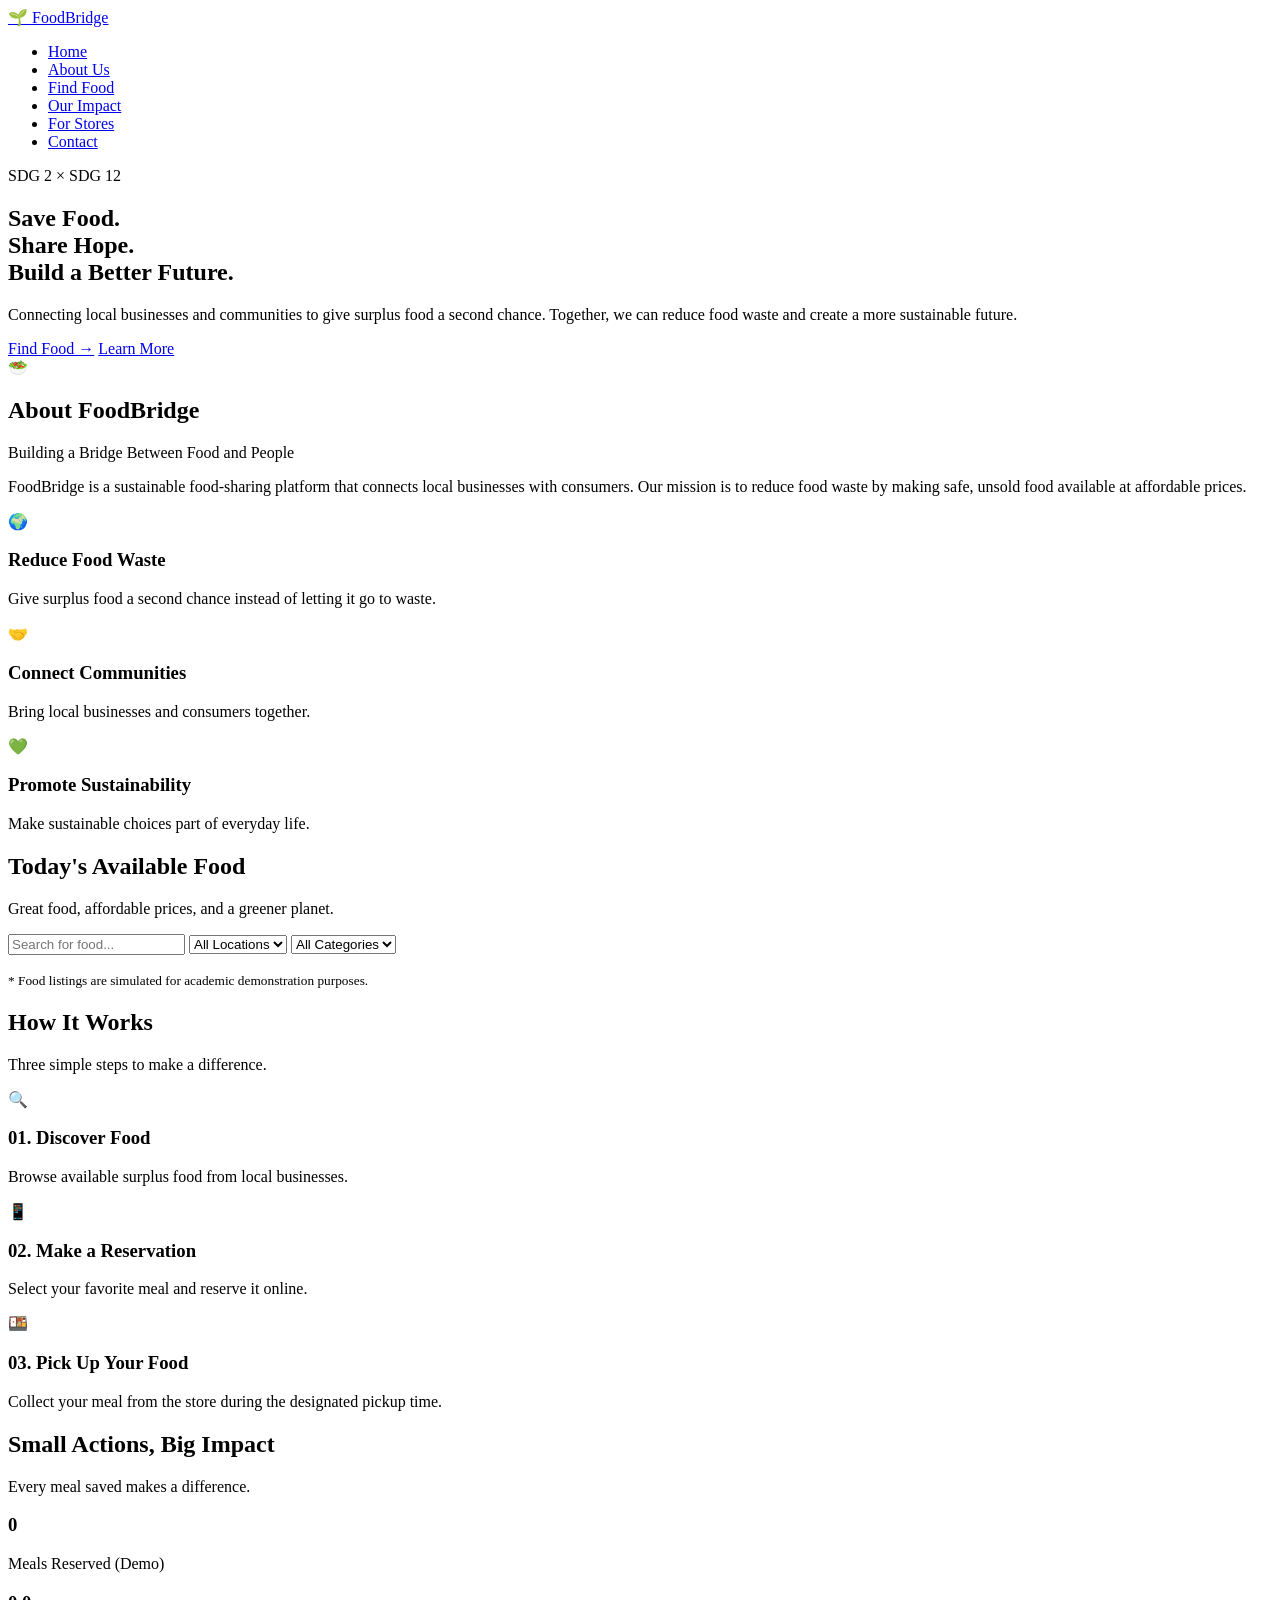
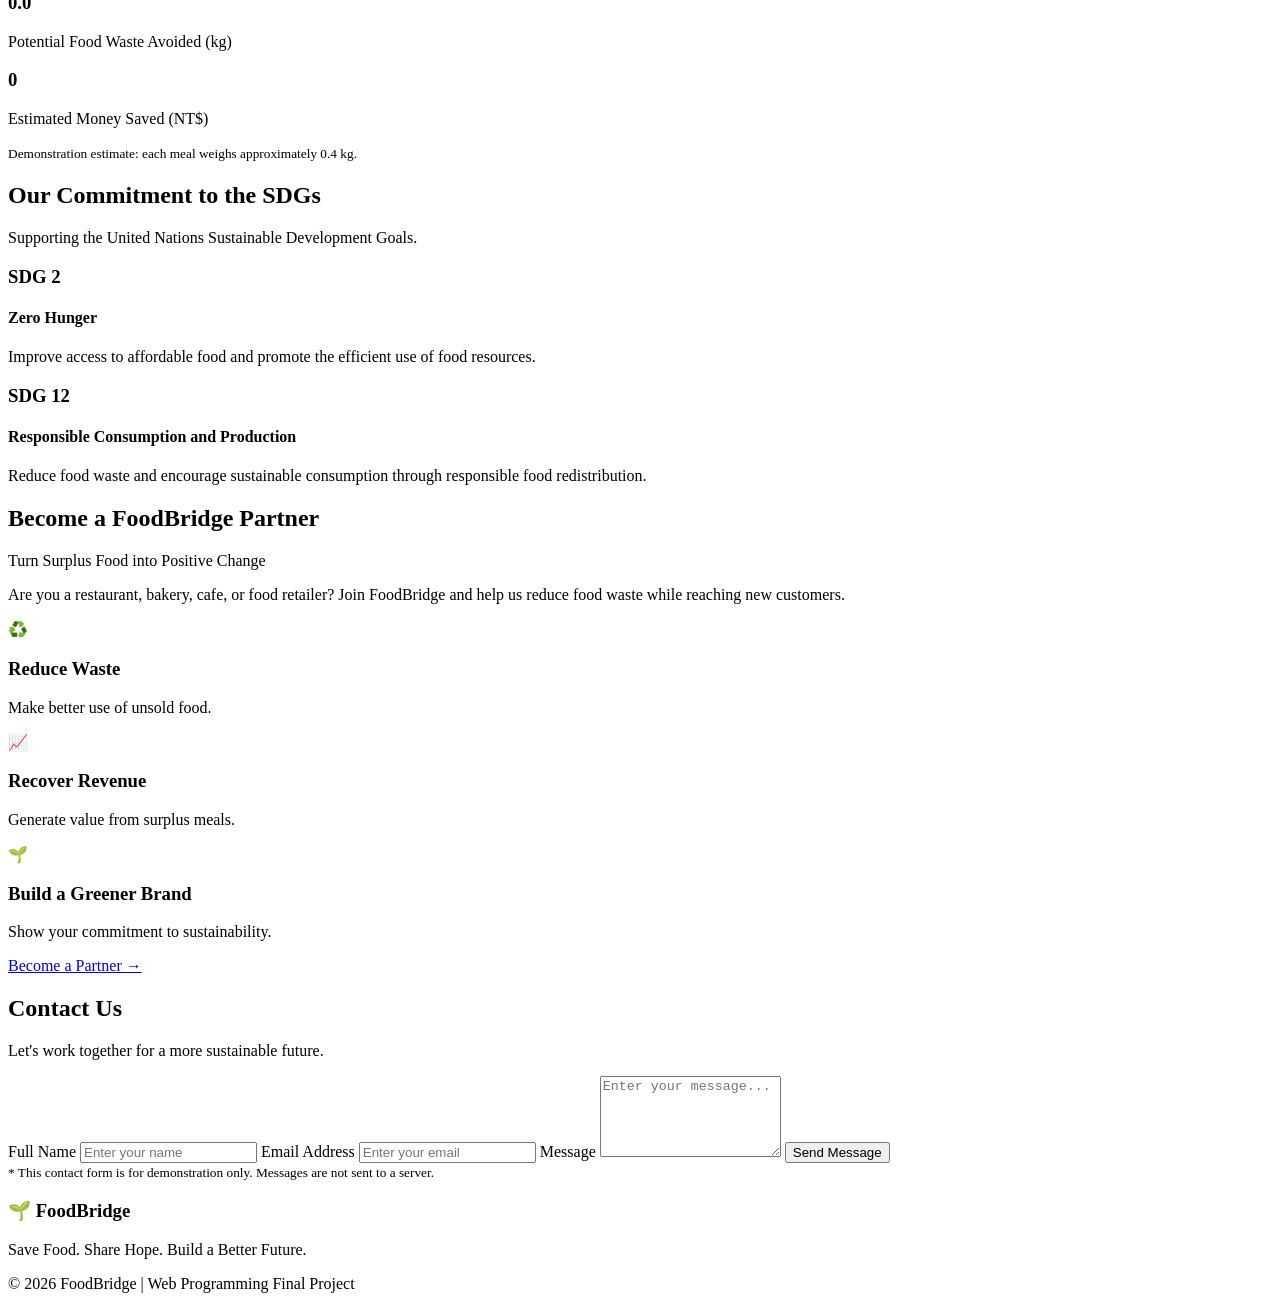
==== index.html @ a2cd6aaf "Create index.html" ====
<!DOCTYPE html>
<html lang="en">
<head>
    <meta charset="UTF-8">
    <meta name="viewport" content="width=device-width, initial-scale=1.0">
    <title>FoodBridge | Save Food, Share Hope</title>
    <meta name="description" content="FoodBridge connects local businesses and consumers to reduce food waste and promote sustainable living.">
    <link rel="stylesheet" href="style.css">
</head>

<body>

    <!-- Navigation Bar -->
    <header>
        <nav class="navbar">
            <a href="#home" class="logo">🌱 FoodBridge</a>

            <ul class="nav-links">
                <li><a href="#home">Home</a></li>
                <li><a href="#about">About Us</a></li>
                <li><a href="#food">Find Food</a></li>
                <li><a href="#impact">Our Impact</a></li>
                <li><a href="#stores">For Stores</a></li>
                <li><a href="#contact">Contact</a></li>
            </ul>
        </nav>
    </header>

    <!-- Hero Section -->
    <section id="home" class="hero">

        <div class="hero-content">

            <span class="tag">SDG 2 × SDG 12</span>

            <h1>
                Save Food.<br>
                Share Hope.<br>
                Build a Better Future.
            </h1>

            <p>
                Connecting local businesses and communities
                to give surplus food a second chance.
                Together, we can reduce food waste and
                create a more sustainable future.
            </p>

            <a href="#food" class="btn">Find Food →</a>
            <a href="#about" class="btn-outline">Learn More</a>

        </div>

        <div class="hero-image">🥗</div>

    </section>

    <!-- About Us -->
    <section id="about" class="section">

        <h2>About FoodBridge</h2>

        <p class="subtitle">
            Building a Bridge Between Food and People
        </p>

        <p>
            FoodBridge is a sustainable food-sharing platform
            that connects local businesses with consumers.
            Our mission is to reduce food waste by making safe,
            unsold food available at affordable prices.
        </p>

        <div class="feature-grid">

            <article class="feature-card">
                <span>🌍</span>
                <h3>Reduce Food Waste</h3>
                <p>
                    Give surplus food a second chance
                    instead of letting it go to waste.
                </p>
            </article>

            <article class="feature-card">
                <span>🤝</span>
                <h3>Connect Communities</h3>
                <p>
                    Bring local businesses and
                    consumers together.
                </p>
            </article>

            <article class="feature-card">
                <span>💚</span>
                <h3>Promote Sustainability</h3>
                <p>
                    Make sustainable choices part
                    of everyday life.
                </p>
            </article>

        </div>

    </section>

    <!-- Available Food -->
    <section id="food" class="section food-section">

        <h2>Today's Available Food</h2>

        <p class="subtitle">
            Great food, affordable prices, and a greener planet.
        </p>

        <div class="filter-bar">

            <input type="search"
                   id="searchInput"
                   placeholder="Search for food..."
                   aria-label="Search for food">

            <select id="regionFilter" aria-label="Filter by location">
                <option value="all">All Locations</option>
                <option value="Taipei">Taipei</option>
                <option value="New Taipei">New Taipei</option>
            </select>

            <select id="categoryFilter" aria-label="Filter by category">
                <option value="all">All Categories</option>
                <option value="Meals">Meals</option>
                <option value="Noodles">Noodles</option>
                <option value="Bakery">Bakery</option>
                <option value="Light Meals">Light Meals</option>
            </select>

        </div>

        <div id="foodList" class="food-grid"></div>

        <p id="message" role="status"></p>

        <small>
            * Food listings are simulated for
            academic demonstration purposes.
        </small>

    </section>

    <!-- How It Works -->
    <section id="how-it-works" class="section">

        <h2>How It Works</h2>

        <p class="subtitle">
            Three simple steps to make a difference.
        </p>

        <div class="feature-grid">

            <article class="feature-card">
                <span>🔍</span>
                <h3>01. Discover Food</h3>
                <p>
                    Browse available surplus food
                    from local businesses.
                </p>
            </article>

            <article class="feature-card">
                <span>📱</span>
                <h3>02. Make a Reservation</h3>
                <p>
                    Select your favorite meal
                    and reserve it online.
                </p>
            </article>

            <article class="feature-card">
                <span>🍱</span>
                <h3>03. Pick Up Your Food</h3>
                <p>
                    Collect your meal from the store
                    during the designated pickup time.
                </p>
            </article>

        </div>

    </section>

    <!-- Environmental Impact -->
    <section id="impact" class="section impact-section">

        <h2>Small Actions, Big Impact</h2>

        <p class="subtitle">
            Every meal saved makes a difference.
        </p>

        <div class="impact-grid">

            <div>
                <h3 id="savedMeals">0</h3>
                <p>Meals Reserved (Demo)</p>
            </div>

            <div>
                <h3 id="savedWaste">0.0</h3>
                <p>Potential Food Waste Avoided (kg)</p>
            </div>

            <div>
                <h3 id="savedMoney">0</h3>
                <p>Estimated Money Saved (NT$)</p>
            </div>

        </div>

        <small>
            Demonstration estimate: each meal
            weighs approximately 0.4 kg.
        </small>

    </section>

    <!-- Sustainable Development Goals -->
    <section id="sdgs" class="section">

        <h2>Our Commitment to the SDGs</h2>

        <p class="subtitle">
            Supporting the United Nations
            Sustainable Development Goals.
        </p>

        <div class="sdg-grid">

            <article class="sdg-card sdg2">
                <h3>SDG 2</h3>
                <h4>Zero Hunger</h4>
                <p>
                    Improve access to affordable food
                    and promote the efficient use
                    of food resources.
                </p>
            </article>

            <article class="sdg-card sdg12">
                <h3>SDG 12</h3>
                <h4>Responsible Consumption and Production</h4>
                <p>
                    Reduce food waste and encourage
                    sustainable consumption through
                    responsible food redistribution.
                </p>
            </article>

        </div>

    </section>

    <!-- Store Partnership -->
    <section id="stores" class="section">

        <h2>Become a FoodBridge Partner</h2>

        <p class="subtitle">
            Turn Surplus Food into Positive Change
        </p>

        <p>
            Are you a restaurant, bakery, cafe,
            or food retailer? Join FoodBridge
            and help us reduce food waste while
            reaching new customers.
        </p>

        <div class="feature-grid">

            <article class="feature-card">
                <span>♻️</span>
                <h3>Reduce Waste</h3>
                <p>Make better use of unsold food.</p>
            </article>

            <article class="feature-card">
                <span>📈</span>
                <h3>Recover Revenue</h3>
                <p>Generate value from surplus meals.</p>
            </article>

            <article class="feature-card">
                <span>🌱</span>
                <h3>Build a Greener Brand</h3>
                <p>Show your commitment to sustainability.</p>
            </article>

        </div>

        <a href="#contact" class="btn">Become a Partner →</a>

    </section>

    <!-- Contact Form -->
    <section id="contact" class="section">

        <h2>Contact Us</h2>

        <p class="subtitle">
            Let's work together for a more sustainable future.
        </p>

        <form id="contactForm">

            <label for="name">Full Name</label>

            <input id="name"
                   type="text"
                   placeholder="Enter your name"
                   required>

            <label for="email">Email Address</label>

            <input id="email"
                   type="email"
                   placeholder="Enter your email"
                   required>

            <label for="feedback">Message</label>

            <textarea id="feedback"
                      rows="5"
                      placeholder="Enter your message..."
                      required></textarea>

            <button type="submit" class="btn">
                Send Message
            </button>

        </form>

        <small>
            * This contact form is for demonstration only.
            Messages are not sent to a server.
        </small>

    </section>

    <!-- Footer -->
    <footer>

        <h3>🌱 FoodBridge</h3>

        <p>Save Food. Share Hope. Build a Better Future.</p>

        <p>
            &copy; 2026 FoodBridge |
            Web Programming Final Project
        </p>

    </footer>

    <script src="script.js"></script>

</body>
</html>
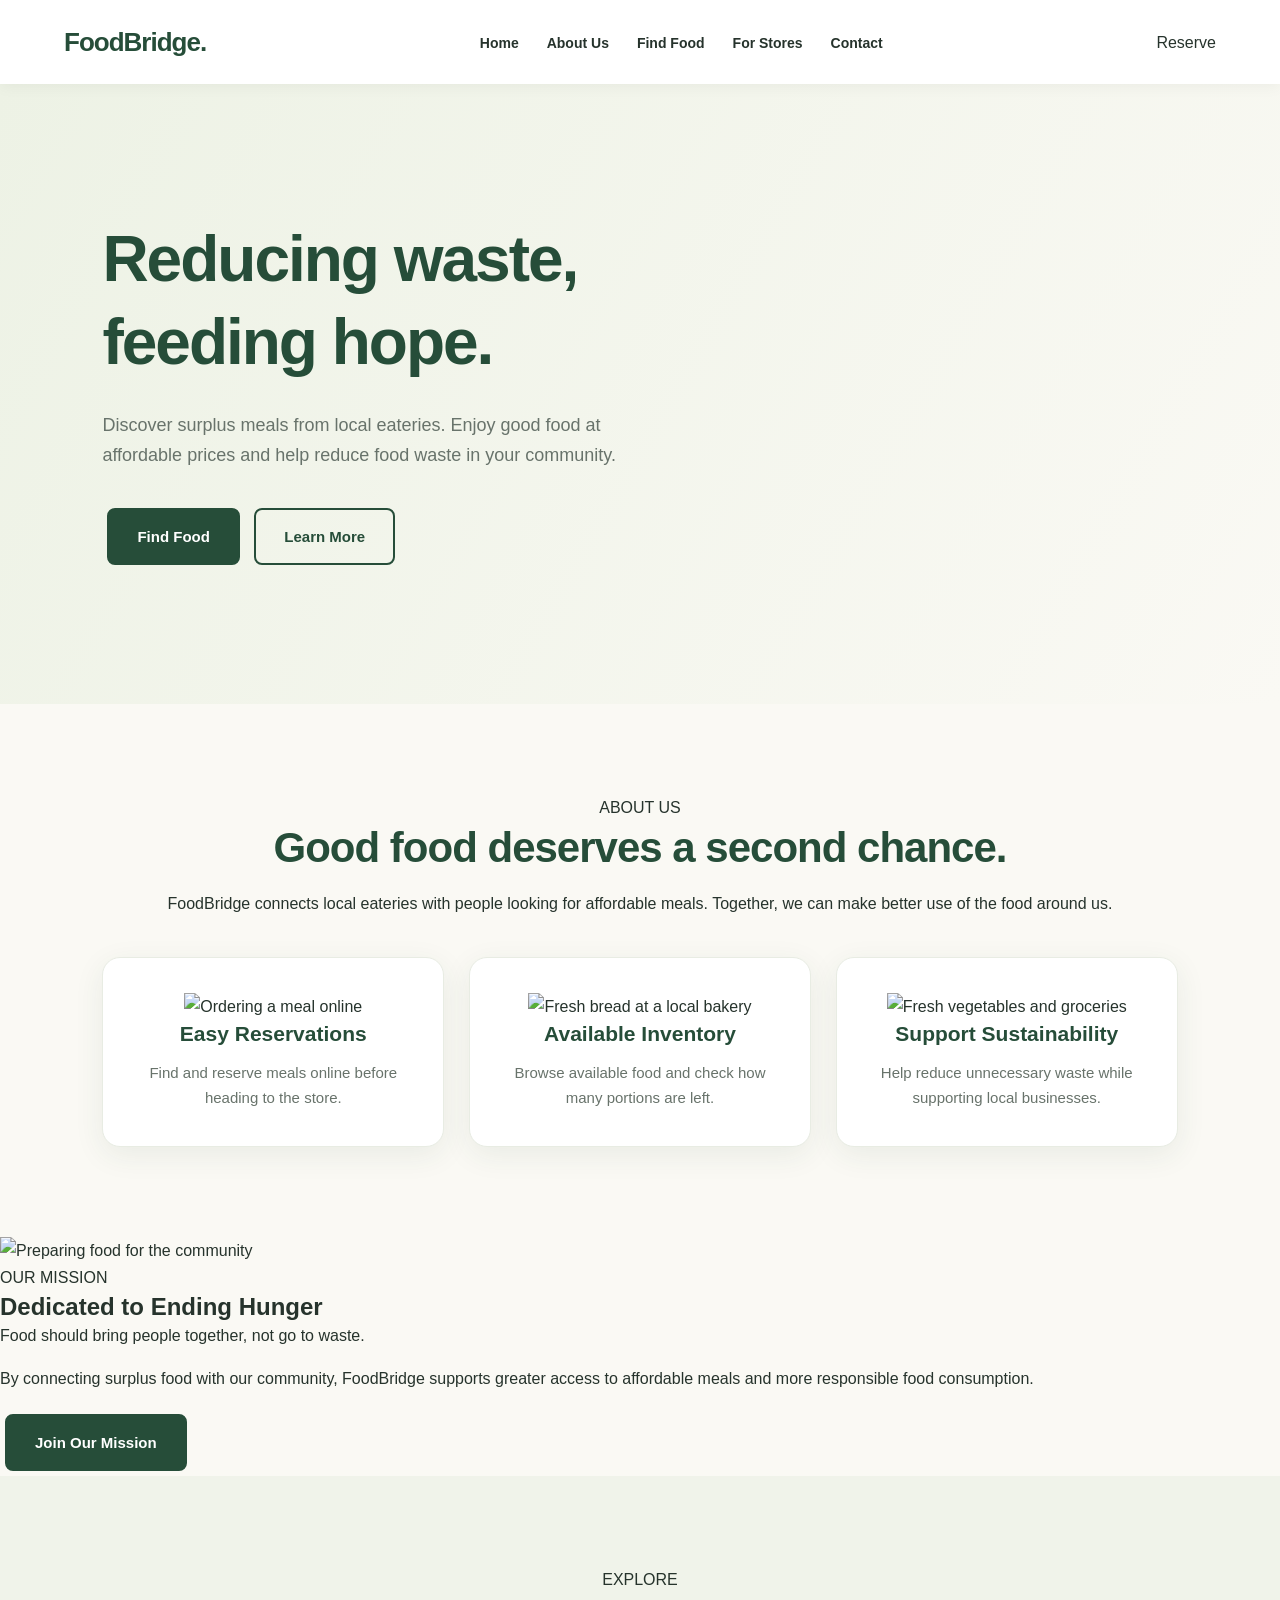
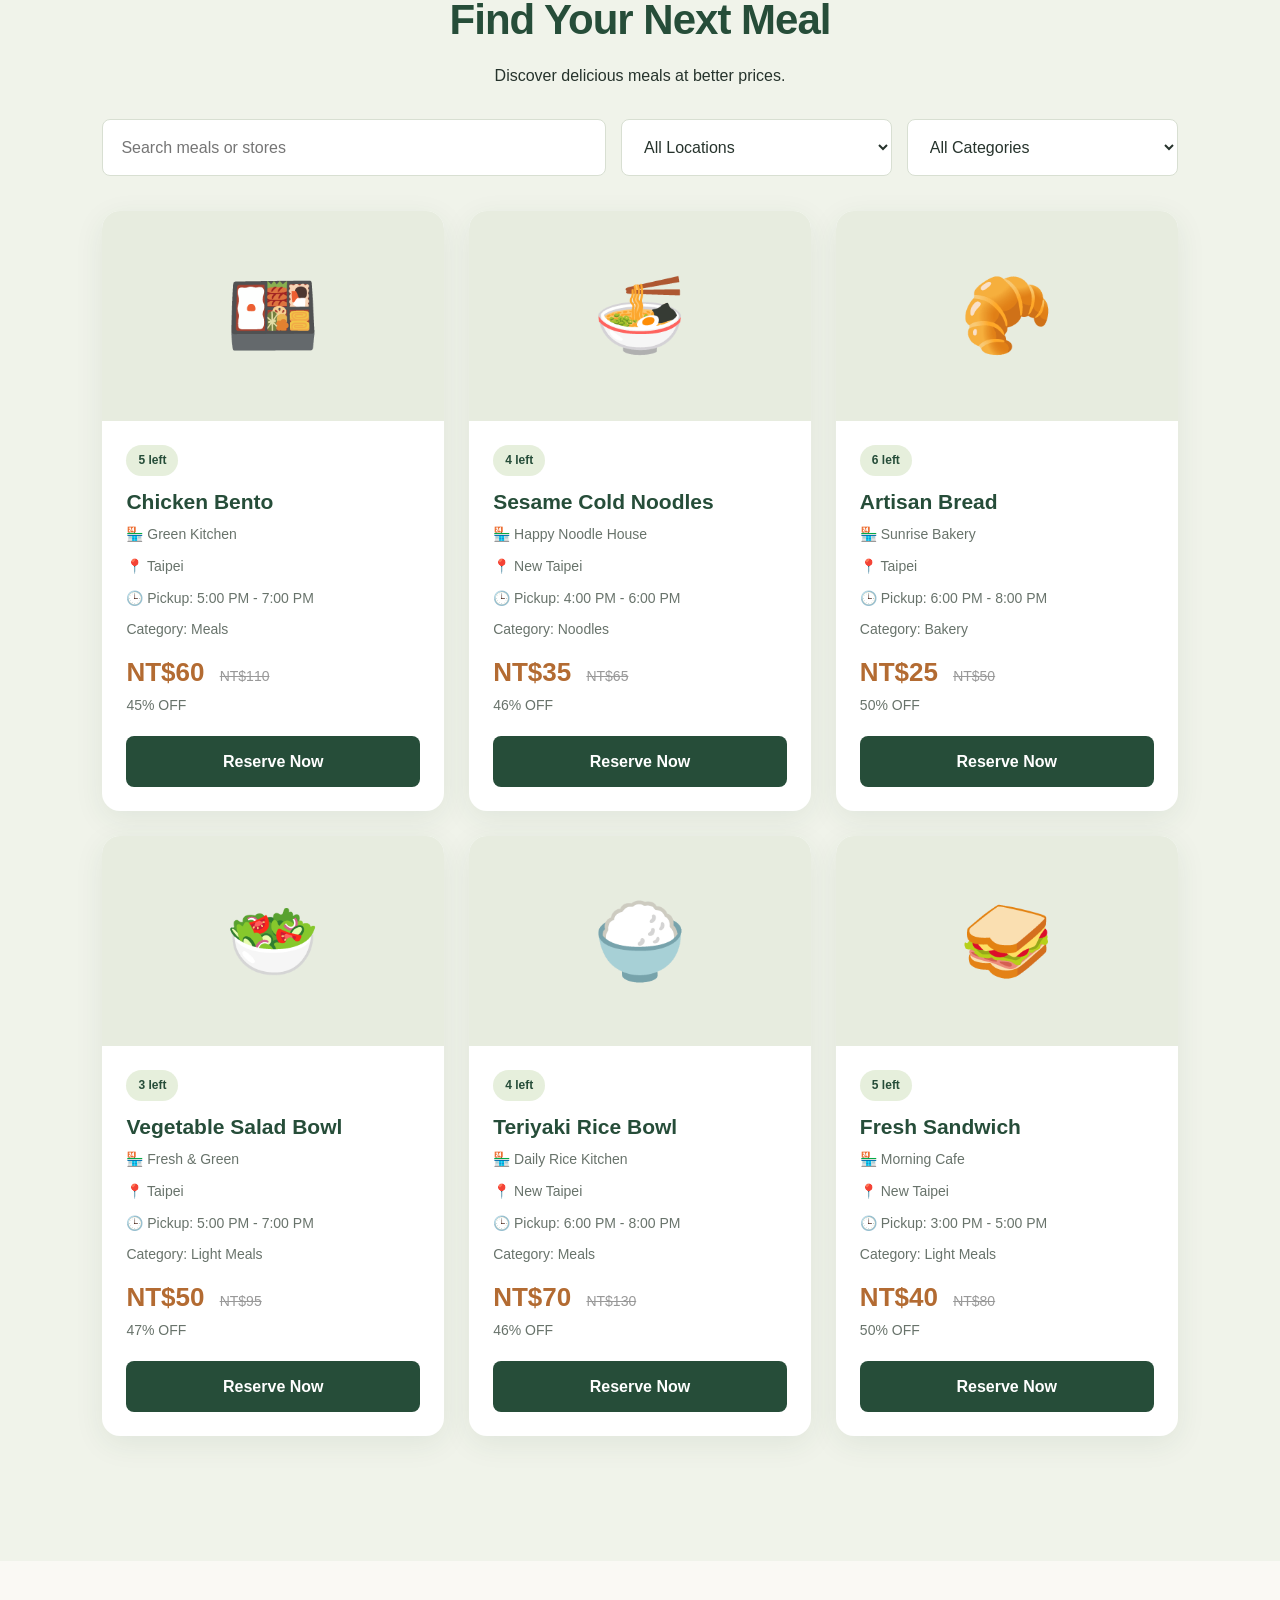
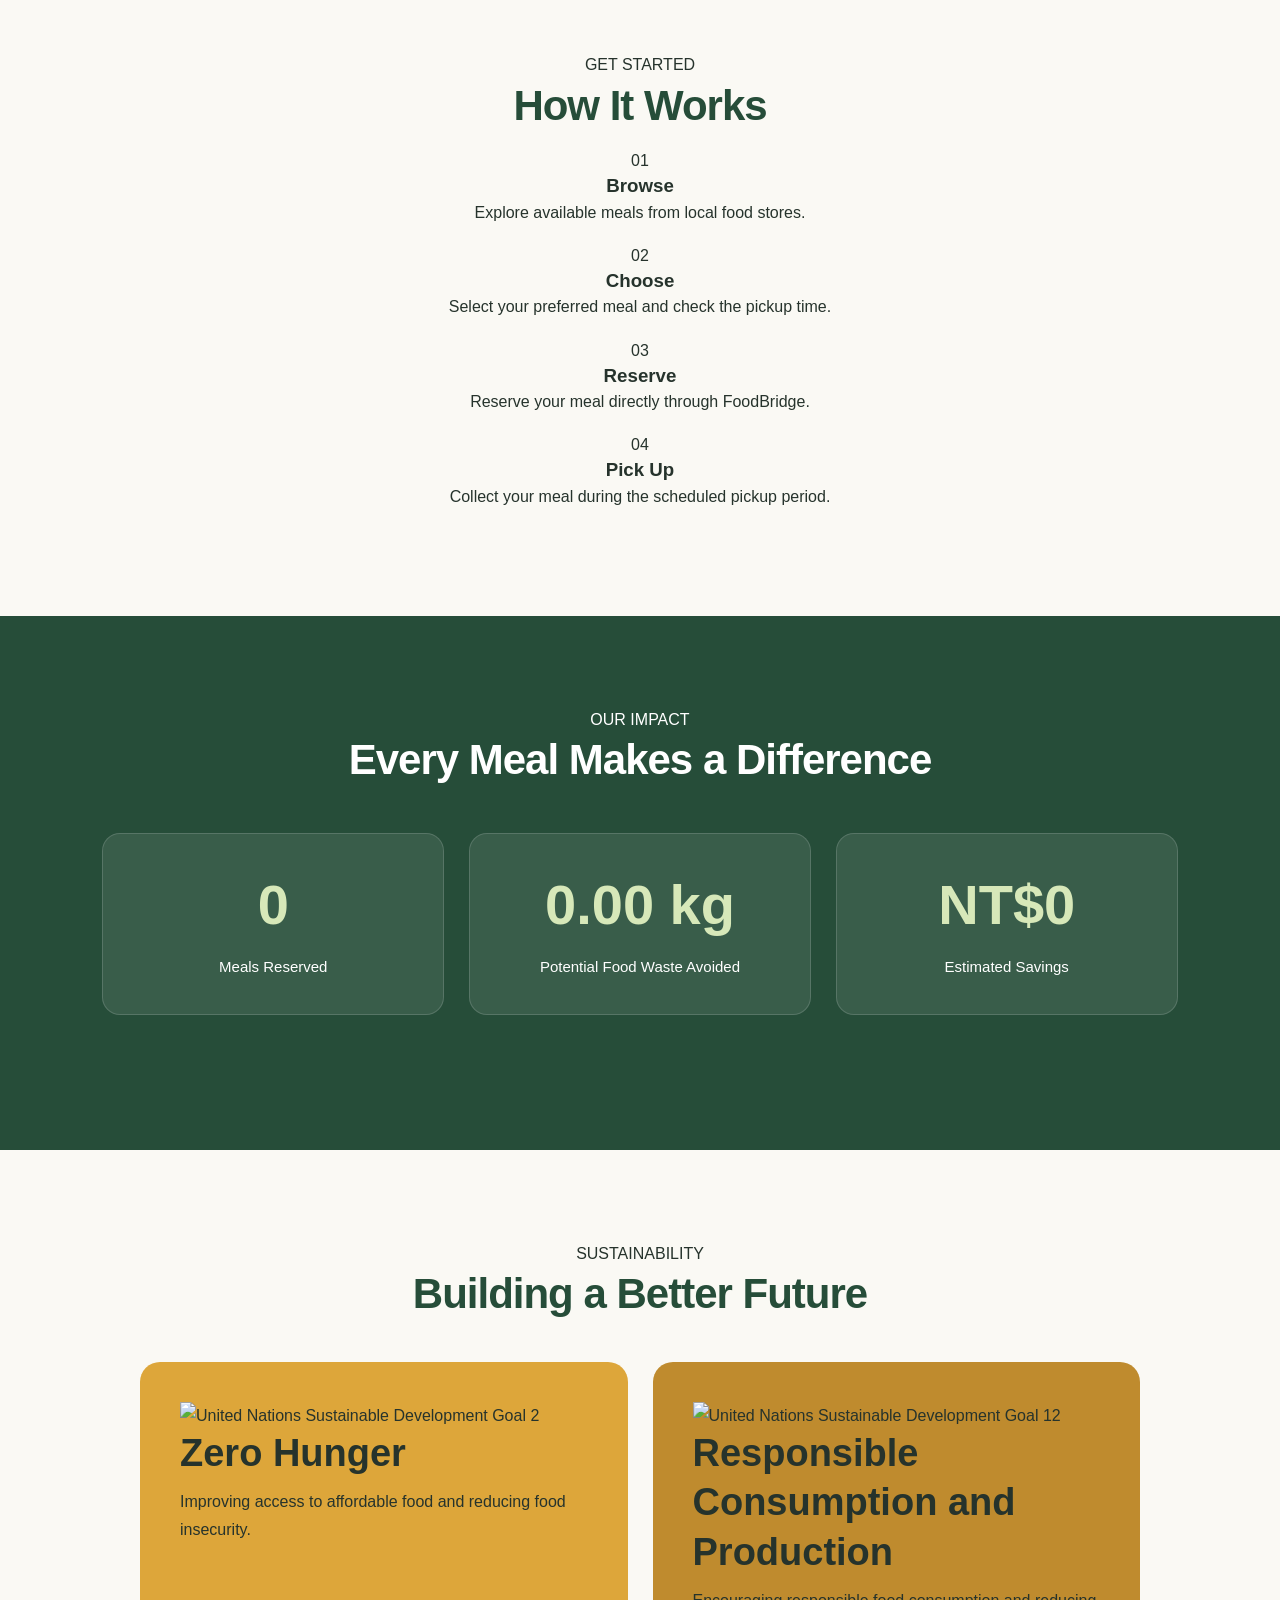
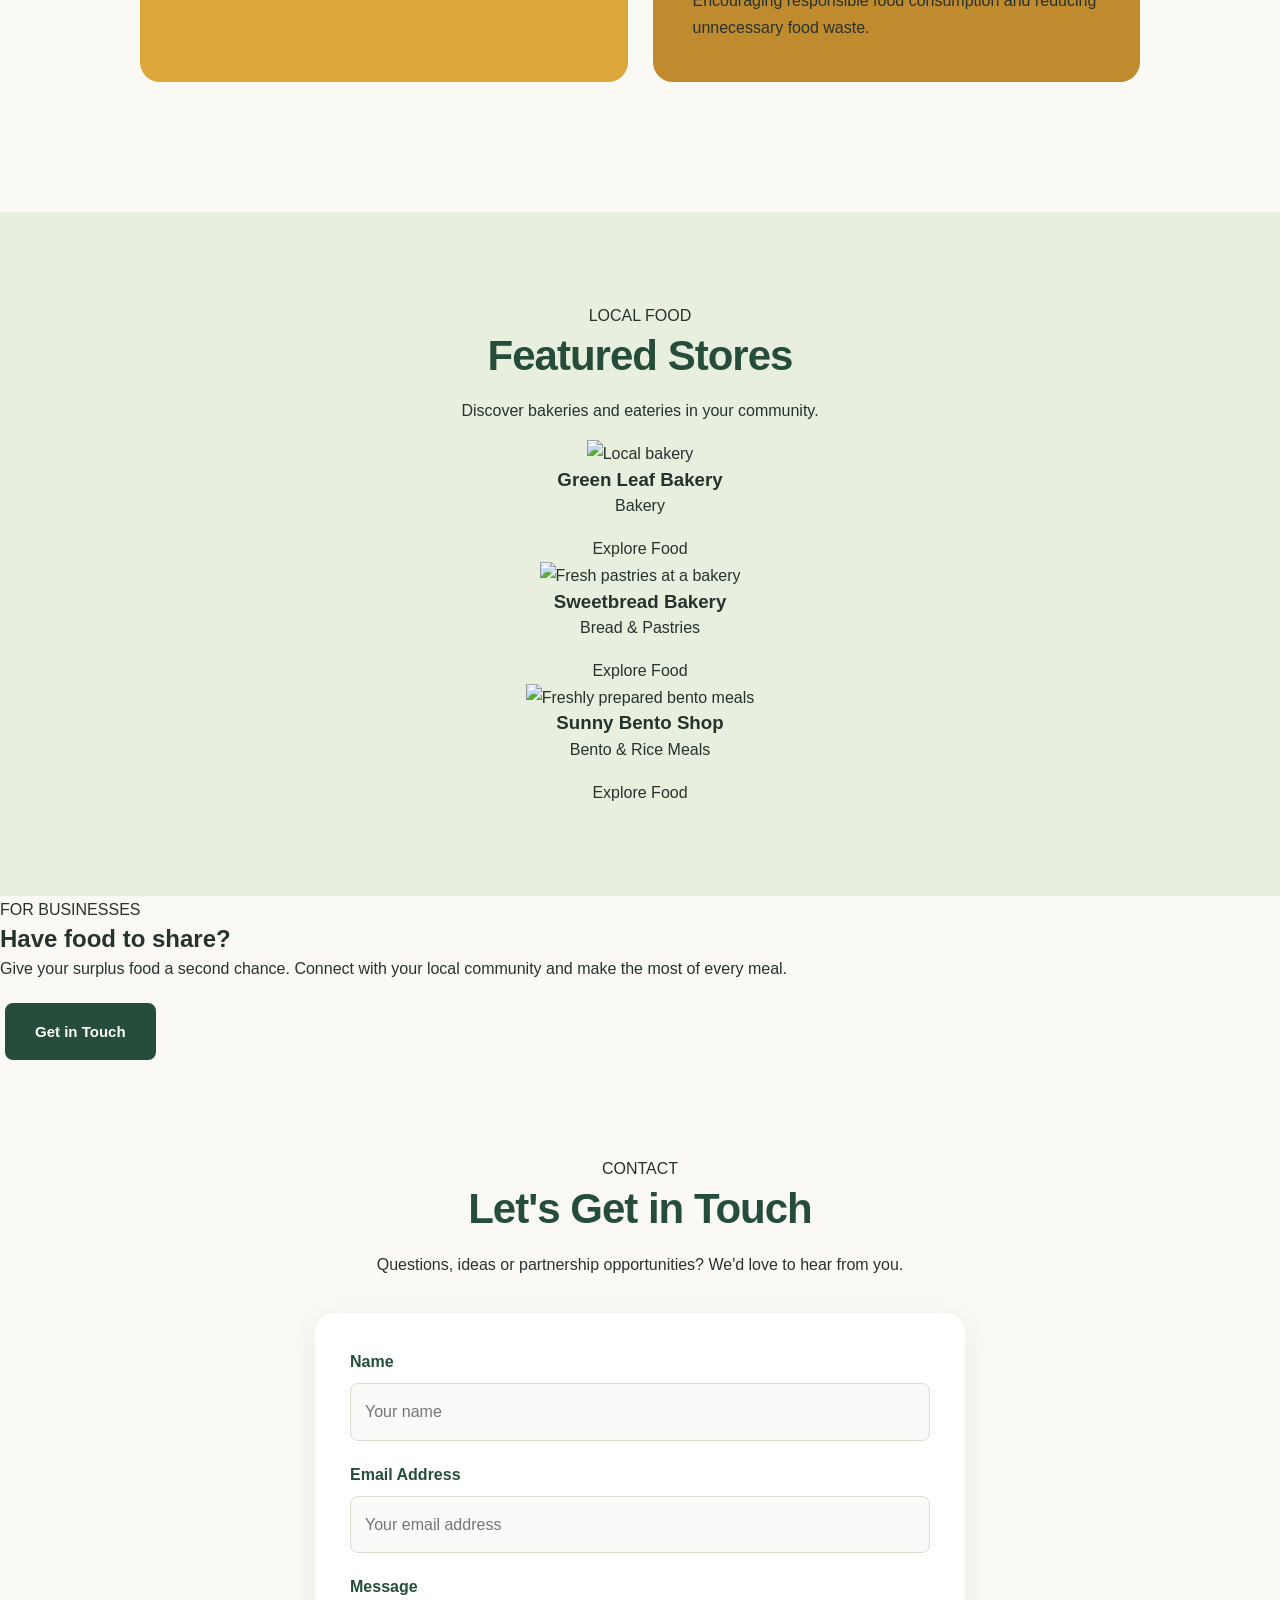
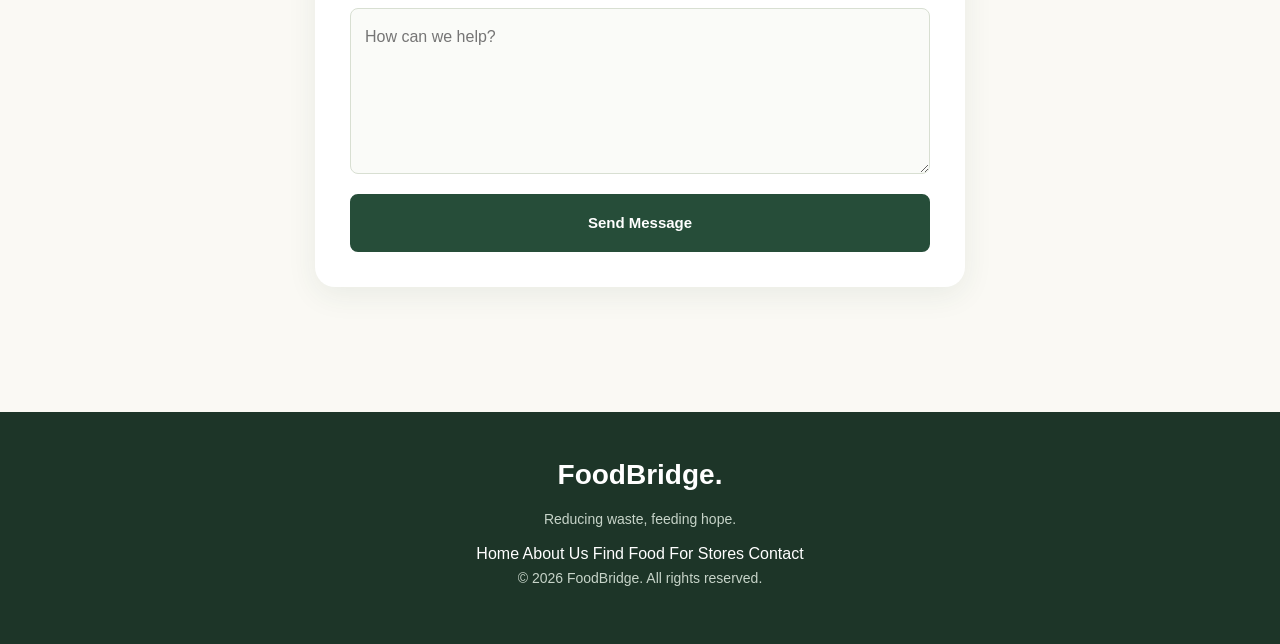
==== commit c049fa4b: "Update index.html" ====
--- a/index.html
+++ b/index.html
@@ -1,339 +1,537 @@
+
 
 <!DOCTYPE html>
 <html lang="en">
 <head>
     <meta charset="UTF-8">
     <meta name="viewport" content="width=device-width, initial-scale=1.0">
-    <title>FoodBridge | Save Food, Share Hope</title>
-    <meta name="description" content="FoodBridge connects local businesses and consumers to reduce food waste and promote sustainable living.">
+
+    <title>FoodBridge | Reducing Waste, Feeding Hope</title>
+
+    <link rel="preconnect" href="https://fonts.googleapis.com">
+    <link rel="preconnect" href="https://fonts.gstatic.com" crossorigin>
+
+    <link href="https://fonts.googleapis.com/css2?family=DM+Sans:wght@400;500;600;700&family=Playfair+Display:wght@400;500;600&display=swap" rel="stylesheet">
+
     <link rel="stylesheet" href="style.css">
 </head>
 
 <body>
 
-    <!-- Navigation Bar -->
+    <!-- Navigation -->
+
     <header>
         <nav class="navbar">
-            <a href="#home" class="logo">🌱 FoodBridge</a>
+
+            <a href="#home" class="logo">
+                FoodBridge<span>.</span>
+            </a>
 
             <ul class="nav-links">
                 <li><a href="#home">Home</a></li>
                 <li><a href="#about">About Us</a></li>
                 <li><a href="#food">Find Food</a></li>
-                <li><a href="#impact">Our Impact</a></li>
                 <li><a href="#stores">For Stores</a></li>
                 <li><a href="#contact">Contact</a></li>
             </ul>
+
+            <a href="#food" class="nav-button">
+                Reserve
+            </a>
+
         </nav>
     </header>
 
-    <!-- Hero Section -->
+
+    <!-- Homepage -->
+
     <section id="home" class="hero">
 
         <div class="hero-content">
 
-            <span class="tag">SDG 2 × SDG 12</span>
-
-            <h1>
-                Save Food.<br>
-                Share Hope.<br>
-                Build a Better Future.
-            </h1>
-
-            <p>
-                Connecting local businesses and communities
-                to give surplus food a second chance.
-                Together, we can reduce food waste and
-                create a more sustainable future.
-            </p>
-
-            <a href="#food" class="btn">Find Food →</a>
-            <a href="#about" class="btn-outline">Learn More</a>
-
-        </div>
-
-        <div class="hero-image">🥗</div>
-
-    </section>
+            <h1>Reducing waste,<br>feeding hope.</h1>
+
+            <p>
+                Discover surplus meals from local eateries.
+                Enjoy good food at affordable prices and help
+                reduce food waste in your community.
+            </p>
+
+            <a href="#food" class="btn">
+                Find Food
+            </a>
+
+            <a href="#about" class="btn-outline">
+                Learn More
+            </a>
+
+        </div>
+
+    </section>
+
 
     <!-- About Us -->
+
     <section id="about" class="section">
 
-        <h2>About FoodBridge</h2>
-
-        <p class="subtitle">
-            Building a Bridge Between Food and People
-        </p>
-
-        <p>
-            FoodBridge is a sustainable food-sharing platform
-            that connects local businesses with consumers.
-            Our mission is to reduce food waste by making safe,
-            unsold food available at affordable prices.
-        </p>
+        <div class="section-heading">
+
+            <span class="eyebrow">ABOUT US</span>
+
+            <h2>Good food deserves a second chance.</h2>
+
+            <p>
+                FoodBridge connects local eateries with people
+                looking for affordable meals. Together, we can
+                make better use of the food around us.
+            </p>
+
+        </div>
 
         <div class="feature-grid">
 
             <article class="feature-card">
-                <span>🌍</span>
-                <h3>Reduce Food Waste</h3>
-                <p>
-                    Give surplus food a second chance
-                    instead of letting it go to waste.
-                </p>
+
+                <img
+                    src="images/reservation.jpg"
+                    alt="Ordering a meal online"
+                    loading="lazy">
+
+                <h3>Easy Reservations</h3>
+
+                <p>
+                    Find and reserve meals online before
+                    heading to the store.
+                </p>
+
             </article>
 
             <article class="feature-card">
-                <span>🤝</span>
-                <h3>Connect Communities</h3>
-                <p>
-                    Bring local businesses and
-                    consumers together.
-                </p>
+
+                <img
+                    src="images/bakery.jpg"
+                    alt="Fresh bread at a local bakery"
+                    loading="lazy">
+
+                <h3>Available Inventory</h3>
+
+                <p>
+                    Browse available food and check
+                    how many portions are left.
+                </p>
+
             </article>
 
             <article class="feature-card">
-                <span>💚</span>
-                <h3>Promote Sustainability</h3>
-                <p>
-                    Make sustainable choices part
-                    of everyday life.
-                </p>
-            </article>
-
-        </div>
-
-    </section>
+
+                <img
+                    src="images/sustainability.jpg"
+                    alt="Fresh vegetables and groceries"
+                    loading="lazy">
+
+                <h3>Support Sustainability</h3>
+
+                <p>
+                    Help reduce unnecessary waste
+                    while supporting local businesses.
+                </p>
+
+            </article>
+
+        </div>
+
+    </section>
+
+
+    <!-- Our Mission -->
+
+    <section class="mission-section">
+
+        <div class="mission-image">
+
+            <img
+                src="images/mission.jpg"
+                alt="Preparing food for the community"
+                loading="lazy">
+
+        </div>
+
+        <div class="mission-content">
+
+            <span class="eyebrow">OUR MISSION</span>
+
+            <h2>Dedicated to Ending Hunger</h2>
+
+            <p>
+                Food should bring people together,
+                not go to waste.
+            </p>
+
+            <p>
+                By connecting surplus food with our
+                community, FoodBridge supports greater
+                access to affordable meals and more
+                responsible food consumption.
+            </p>
+
+            <a href="#food" class="btn">
+                Join Our Mission
+            </a>
+
+        </div>
+
+    </section>
+
 
     <!-- Available Food -->
+
     <section id="food" class="section food-section">
 
-        <h2>Today's Available Food</h2>
-
-        <p class="subtitle">
-            Great food, affordable prices, and a greener planet.
-        </p>
+        <div class="section-heading">
+
+            <span class="eyebrow">EXPLORE</span>
+
+            <h2>Find Your Next Meal</h2>
+
+            <p>
+                Discover delicious meals at better prices.
+            </p>
+
+        </div>
 
         <div class="filter-bar">
 
-            <input type="search"
-                   id="searchInput"
-                   placeholder="Search for food..."
-                   aria-label="Search for food">
-
-            <select id="regionFilter" aria-label="Filter by location">
+            <input
+                type="search"
+                id="searchInput"
+                placeholder="Search meals or stores"
+                aria-label="Search meals or stores">
+
+            <select id="regionFilter" aria-label="Location">
+
                 <option value="all">All Locations</option>
                 <option value="Taipei">Taipei</option>
                 <option value="New Taipei">New Taipei</option>
+                <option value="Tainan">Tainan</option>
+
             </select>
 
-            <select id="categoryFilter" aria-label="Filter by category">
+            <select id="categoryFilter" aria-label="Food category">
+
                 <option value="all">All Categories</option>
                 <option value="Meals">Meals</option>
                 <option value="Noodles">Noodles</option>
                 <option value="Bakery">Bakery</option>
                 <option value="Light Meals">Light Meals</option>
+
             </select>
 
         </div>
 
         <div id="foodList" class="food-grid"></div>
 
-        <p id="message" role="status"></p>
-
-        <small>
-            * Food listings are simulated for
-            academic demonstration purposes.
-        </small>
-
-    </section>
+        <p id="message" role="status" aria-live="polite"></p>
+
+    </section>
+
 
     <!-- How It Works -->
+
     <section id="how-it-works" class="section">
 
-        <h2>How It Works</h2>
-
-        <p class="subtitle">
-            Three simple steps to make a difference.
-        </p>
-
-        <div class="feature-grid">
-
-            <article class="feature-card">
-                <span>🔍</span>
-                <h3>01. Discover Food</h3>
-                <p>
-                    Browse available surplus food
-                    from local businesses.
-                </p>
-            </article>
-
-            <article class="feature-card">
-                <span>📱</span>
-                <h3>02. Make a Reservation</h3>
-                <p>
-                    Select your favorite meal
-                    and reserve it online.
-                </p>
-            </article>
-
-            <article class="feature-card">
-                <span>🍱</span>
-                <h3>03. Pick Up Your Food</h3>
-                <p>
-                    Collect your meal from the store
-                    during the designated pickup time.
-                </p>
-            </article>
-
-        </div>
-
-    </section>
-
-    <!-- Environmental Impact -->
-    <section id="impact" class="section impact-section">
-
-        <h2>Small Actions, Big Impact</h2>
-
-        <p class="subtitle">
-            Every meal saved makes a difference.
-        </p>
+        <div class="section-heading">
+
+            <span class="eyebrow">GET STARTED</span>
+
+            <h2>How It Works</h2>
+
+        </div>
+
+        <div class="steps-grid">
+
+            <article class="step">
+
+                <span class="step-number">01</span>
+
+                <h3>Browse</h3>
+
+                <p>
+                    Explore available meals from
+                    local food stores.
+                </p>
+
+            </article>
+
+            <article class="step">
+
+                <span class="step-number">02</span>
+
+                <h3>Choose</h3>
+
+                <p>
+                    Select your preferred meal
+                    and check the pickup time.
+                </p>
+
+            </article>
+
+            <article class="step">
+
+                <span class="step-number">03</span>
+
+                <h3>Reserve</h3>
+
+                <p>
+                    Reserve your meal directly
+                    through FoodBridge.
+                </p>
+
+            </article>
+
+            <article class="step">
+
+                <span class="step-number">04</span>
+
+                <h3>Pick Up</h3>
+
+                <p>
+                    Collect your meal during
+                    the scheduled pickup period.
+                </p>
+
+            </article>
+
+        </div>
+
+    </section>
+
+
+    <!-- Sustainability -->
+
+    <section id="impact" class="impact-section section">
+
+        <div class="section-heading">
+
+            <span class="eyebrow">OUR IMPACT</span>
+
+            <h2>Every Meal Makes a Difference</h2>
+
+        </div>
 
         <div class="impact-grid">
 
             <div>
                 <h3 id="savedMeals">0</h3>
-                <p>Meals Reserved (Demo)</p>
+                <p>Meals Reserved</p>
             </div>
 
             <div>
-                <h3 id="savedWaste">0.0</h3>
-                <p>Potential Food Waste Avoided (kg)</p>
+                <h3><span id="savedWaste">0.00</span> kg</h3>
+                <p>Potential Food Waste Avoided</p>
             </div>
 
             <div>
-                <h3 id="savedMoney">0</h3>
-                <p>Estimated Money Saved (NT$)</p>
+                <h3>NT$<span id="savedMoney">0</span></h3>
+                <p>Estimated Savings</p>
             </div>
 
         </div>
 
-        <small>
-            Demonstration estimate: each meal
-            weighs approximately 0.4 kg.
-        </small>
-
-    </section>
+    </section>
+
 
     <!-- Sustainable Development Goals -->
+
     <section id="sdgs" class="section">
 
-        <h2>Our Commitment to the SDGs</h2>
-
-        <p class="subtitle">
-            Supporting the United Nations
-            Sustainable Development Goals.
-        </p>
+        <div class="section-heading">
+
+            <span class="eyebrow">SUSTAINABILITY</span>
+
+            <h2>Building a Better Future</h2>
+
+        </div>
 
         <div class="sdg-grid">
 
             <article class="sdg-card sdg2">
-                <h3>SDG 2</h3>
-                <h4>Zero Hunger</h4>
-                <p>
-                    Improve access to affordable food
-                    and promote the efficient use
-                    of food resources.
-                </p>
+
+                <img
+                    src="images/sdg2.png"
+                    alt="United Nations Sustainable Development Goal 2">
+
+                <div>
+
+                    <h3>Zero Hunger</h3>
+
+                    <p>
+                        Improving access to affordable
+                        food and reducing food insecurity.
+                    </p>
+
+                </div>
+
             </article>
 
             <article class="sdg-card sdg12">
-                <h3>SDG 12</h3>
-                <h4>Responsible Consumption and Production</h4>
-                <p>
-                    Reduce food waste and encourage
-                    sustainable consumption through
-                    responsible food redistribution.
-                </p>
-            </article>
-
-        </div>
-
-    </section>
+
+                <img
+                    src="images/sdg12.png"
+                    alt="United Nations Sustainable Development Goal 12">
+
+                <div>
+
+                    <h3>Responsible Consumption and Production</h3>
+
+                    <p>
+                        Encouraging responsible food consumption
+                        and reducing unnecessary food waste.
+                    </p>
+
+                </div>
+
+            </article>
+
+        </div>
+
+    </section>
+
+
+    <!-- Stores -->
+
+    <section id="stores" class="section stores-section">
+
+        <div class="section-heading">
+
+            <span class="eyebrow">LOCAL FOOD</span>
+
+            <h2>Featured Stores</h2>
+
+            <p>
+                Discover bakeries and eateries in your community.
+            </p>
+
+        </div>
+
+        <div class="store-grid">
+
+            <article class="store-card">
+
+                <img
+                    src="images/green-leaf.jpg"
+                    alt="Local bakery"
+                    loading="lazy">
+
+                <h3>Green Leaf Bakery</h3>
+
+                <p>Bakery</p>
+
+                <a href="#food">Explore Food</a>
+
+            </article>
+
+            <article class="store-card">
+
+                <img
+                    src="images/sweetbread.jpg"
+                    alt="Fresh pastries at a bakery"
+                    loading="lazy">
+
+                <h3>Sweetbread Bakery</h3>
+
+                <p>Bread &amp; Pastries</p>
+
+                <a href="#food">Explore Food</a>
+
+            </article>
+
+            <article class="store-card">
+
+                <img
+                    src="images/sunny-bento.jpg"
+                    alt="Freshly prepared bento meals"
+                    loading="lazy">
+
+                <h3>Sunny Bento Shop</h3>
+
+                <p>Bento &amp; Rice Meals</p>
+
+                <a href="#food">Explore Food</a>
+
+            </article>
+
+        </div>
+
+    </section>
+
 
     <!-- Store Partnership -->
-    <section id="stores" class="section">
-
-        <h2>Become a FoodBridge Partner</h2>
-
-        <p class="subtitle">
-            Turn Surplus Food into Positive Change
-        </p>
-
-        <p>
-            Are you a restaurant, bakery, cafe,
-            or food retailer? Join FoodBridge
-            and help us reduce food waste while
-            reaching new customers.
-        </p>
-
-        <div class="feature-grid">
-
-            <article class="feature-card">
-                <span>♻️</span>
-                <h3>Reduce Waste</h3>
-                <p>Make better use of unsold food.</p>
-            </article>
-
-            <article class="feature-card">
-                <span>📈</span>
-                <h3>Recover Revenue</h3>
-                <p>Generate value from surplus meals.</p>
-            </article>
-
-            <article class="feature-card">
-                <span>🌱</span>
-                <h3>Build a Greener Brand</h3>
-                <p>Show your commitment to sustainability.</p>
-            </article>
-
-        </div>
-
-        <a href="#contact" class="btn">Become a Partner →</a>
-
-    </section>
-
-    <!-- Contact Form -->
-    <section id="contact" class="section">
-
-        <h2>Contact Us</h2>
-
-        <p class="subtitle">
-            Let's work together for a more sustainable future.
-        </p>
+
+    <section class="partner-section">
+
+        <div class="partner-content">
+
+            <span class="eyebrow">FOR BUSINESSES</span>
+
+            <h2>Have food to share?</h2>
+
+            <p>
+                Give your surplus food a second chance.
+                Connect with your local community and
+                make the most of every meal.
+            </p>
+
+            <a href="#contact" class="btn">
+                Get in Touch
+            </a>
+
+        </div>
+
+    </section>
+
+
+    <!-- Contact -->
+
+    <section id="contact" class="section contact-section">
+
+        <div class="section-heading">
+
+            <span class="eyebrow">CONTACT</span>
+
+            <h2>Let's Get in Touch</h2>
+
+            <p>
+                Questions, ideas or partnership opportunities?
+                We'd love to hear from you.
+            </p>
+
+        </div>
 
         <form id="contactForm">
 
-            <label for="name">Full Name</label>
-
-            <input id="name"
-                   type="text"
-                   placeholder="Enter your name"
-                   required>
+            <label for="name">Name</label>
+
+            <input
+                type="text"
+                id="name"
+                placeholder="Your name"
+                required>
 
             <label for="email">Email Address</label>
 
-            <input id="email"
-                   type="email"
-                   placeholder="Enter your email"
-                   required>
+            <input
+                type="email"
+                id="email"
+                placeholder="Your email address"
+                required>
 
             <label for="feedback">Message</label>
 
-            <textarea id="feedback"
-                      rows="5"
-                      placeholder="Enter your message..."
-                      required></textarea>
+            <textarea
+                id="feedback"
+                rows="5"
+                placeholder="How can we help?"
+                required></textarea>
 
             <button type="submit" class="btn">
                 Send Message
@@ -341,24 +539,40 @@
 
         </form>
 
-        <small>
-            * This contact form is for demonstration only.
-            Messages are not sent to a server.
-        </small>
-
-    </section>
+    </section>
+
 
     <!-- Footer -->
+
     <footer>
 
-        <h3>🌱 FoodBridge</h3>
-
-        <p>Save Food. Share Hope. Build a Better Future.</p>
-
-        <p>
-            &copy; 2026 FoodBridge |
-            Web Programming Final Project
-        </p>
+        <div class="footer-content">
+
+            <div>
+
+                <h3>FoodBridge.</h3>
+
+                <p>Reducing waste, feeding hope.</p>
+
+            </div>
+
+            <div class="footer-links">
+
+                <a href="#home">Home</a>
+                <a href="#about">About Us</a>
+                <a href="#food">Find Food</a>
+                <a href="#stores">For Stores</a>
+                <a href="#contact">Contact</a>
+
+            </div>
+
+        </div>
+
+        <div class="footer-bottom">
+
+            <p>&copy; 2026 FoodBridge. All rights reserved.</p>
+
+        </div>
 
     </footer>
 
--- a/style.css
+++ b/style.css
@@ -0,0 +1,730 @@
+
+/* ========================================
+   FoodBridge - Website Stylesheet
+   ======================================== */
+
+/* Color Palette */
+
+:root {
+    --primary: #264d39;
+    --secondary: #87986a;
+    --cream: #faf9f4;
+    --light-green: #e9efdf;
+    --orange: #e8af72;
+    --dark: #26332c;
+    --white: #ffffff;
+    --gray: #68736b;
+    --shadow: 0 8px 30px rgba(38, 77, 57, 0.08);
+}
+
+/* Global Settings */
+
+* {
+    margin: 0;
+    padding: 0;
+    box-sizing: border-box;
+}
+
+html {
+    scroll-behavior: smooth;
+    scroll-padding-top: 100px;
+}
+
+body {
+    font-family: "Segoe UI", Arial, sans-serif;
+    background-color: var(--cream);
+    color: var(--dark);
+    line-height: 1.7;
+}
+
+a {
+    text-decoration: none;
+    color: inherit;
+}
+
+button,
+input,
+select,
+textarea {
+    font: inherit;
+}
+
+button {
+    cursor: pointer;
+}
+
+h1, h2, h3, h4 {
+    line-height: 1.3;
+}
+
+p {
+    margin-bottom: 16px;
+}
+
+small {
+    color: var(--gray);
+    display: block;
+    margin-top: 24px;
+}
+
+/* Navigation Bar */
+
+header {
+    position: sticky;
+    top: 0;
+    z-index: 1000;
+    background: var(--white);
+    box-shadow: 0 2px 15px rgba(0, 0, 0, 0.05);
+}
+
+.navbar {
+    max-width: 1400px;
+    margin: auto;
+    padding: 20px 5%;
+    display: flex;
+    justify-content: space-between;
+    align-items: center;
+    gap: 24px;
+}
+
+.logo {
+    font-size: 26px;
+    font-weight: 800;
+    color: var(--primary);
+    letter-spacing: -1px;
+}
+
+.nav-links {
+    list-style: none;
+    display: flex;
+    gap: 28px;
+    align-items: center;
+}
+
+.nav-links a {
+    font-size: 14px;
+    font-weight: 600;
+    transition: color 0.3s;
+}
+
+.nav-links a:hover {
+    color: var(--secondary);
+}
+
+/* Hero Section */
+
+.hero {
+    min-height: 620px;
+    padding: 90px 8%;
+    display: flex;
+    align-items: center;
+    justify-content: space-between;
+    gap: 60px;
+    background: linear-gradient(
+        120deg,
+        #edf2e5,
+        #faf9f4
+    );
+}
+
+.hero-content {
+    flex: 1;
+    max-width: 650px;
+    animation: fadeUp 0.8s ease;
+}
+
+.tag {
+    display: inline-block;
+    background: #dce7ce;
+    color: var(--primary);
+    padding: 8px 18px;
+    border-radius: 30px;
+    font-size: 13px;
+    font-weight: 700;
+    letter-spacing: 1.5px;
+    margin-bottom: 24px;
+}
+
+.hero h1 {
+    font-size: clamp(42px, 5vw, 76px);
+    color: var(--primary);
+    letter-spacing: -2px;
+    margin-bottom: 25px;
+}
+
+.hero p {
+    font-size: 18px;
+    color: var(--gray);
+    max-width: 530px;
+    margin-bottom: 32px;
+}
+
+.hero-image {
+    flex: 1;
+    min-height: 420px;
+    max-width: 520px;
+    display: flex;
+    align-items: center;
+    justify-content: center;
+    font-size: 150px;
+    border-radius: 40% 40% 24px 24px;
+    background: linear-gradient(
+        145deg,
+        #dce7ce,
+        #b9c9a2
+    );
+    box-shadow: var(--shadow);
+    animation: fadeUp 1s ease;
+}
+
+/* Buttons */
+
+.btn,
+.btn-outline {
+    display: inline-block;
+    padding: 14px 28px;
+    border-radius: 8px;
+    font-weight: 600;
+    font-size: 15px;
+    margin: 5px;
+    transition: all 0.3s ease;
+}
+
+.btn {
+    background: var(--primary);
+    color: var(--white);
+    border: 2px solid var(--primary);
+}
+
+.btn:hover {
+    background: #37684e;
+    border-color: #37684e;
+    transform: translateY(-3px);
+    box-shadow: var(--shadow);
+}
+
+.btn-outline {
+    border: 2px solid var(--primary);
+    color: var(--primary);
+    background: transparent;
+}
+
+.btn-outline:hover {
+    background: var(--primary);
+    color: var(--white);
+}
+
+/* General Sections */
+
+.section {
+    padding: 90px 8%;
+    text-align: center;
+}
+
+.section h2 {
+    color: var(--primary);
+    font-size: clamp(28px, 4vw, 42px);
+    letter-spacing: -1px;
+    margin-bottom: 14px;
+}
+
+.subtitle {
+    color: var(--gray);
+    font-size: 17px;
+    margin-bottom: 35px;
+}
+
+.section > p {
+    max-width: 800px;
+    margin-left: auto;
+    margin-right: auto;
+}
+
+/* Feature Cards */
+
+.feature-grid {
+    display: grid;
+    grid-template-columns: repeat(3, 1fr);
+    gap: 25px;
+    max-width: 1200px;
+    margin: 40px auto 0;
+}
+
+.feature-card {
+    background: var(--white);
+    border: 1px solid #e8ece3;
+    border-radius: 18px;
+    padding: 35px 25px;
+    box-shadow: var(--shadow);
+    transition: transform 0.3s, box-shadow 0.3s;
+}
+
+.feature-card:hover {
+    transform: translateY(-8px);
+    box-shadow: 0 15px 35px rgba(38, 77, 57, 0.13);
+}
+
+.feature-card span {
+    display: block;
+    font-size: 42px;
+    margin-bottom: 18px;
+}
+
+.feature-card h3 {
+    color: var(--primary);
+    font-size: 21px;
+    margin-bottom: 12px;
+}
+
+.feature-card p {
+    color: var(--gray);
+    font-size: 15px;
+    margin-bottom: 0;
+}
+
+/* Food Section */
+
+.food-section {
+    background: #f0f3ea;
+}
+
+.filter-bar {
+    display: flex;
+    justify-content: center;
+    flex-wrap: wrap;
+    gap: 15px;
+    max-width: 1100px;
+    margin: 30px auto;
+}
+
+.filter-bar input,
+.filter-bar select {
+    padding: 14px 18px;
+    border: 1px solid #d8dfd2;
+    border-radius: 8px;
+    background: var(--white);
+    color: var(--dark);
+    outline: none;
+}
+
+.filter-bar input {
+    flex: 2;
+    min-width: 220px;
+}
+
+.filter-bar select {
+    flex: 1;
+    min-width: 150px;
+}
+
+input:focus,
+select:focus,
+textarea:focus {
+    border-color: var(--secondary);
+    box-shadow: 0 0 0 3px rgba(135, 152, 106, 0.15);
+}
+
+/* Food Cards */
+
+.food-grid {
+    display: grid;
+    grid-template-columns: repeat(3, 1fr);
+    gap: 25px;
+    max-width: 1200px;
+    margin: 35px auto;
+}
+
+.food-card {
+    background: var(--white);
+    border-radius: 18px;
+    overflow: hidden;
+    text-align: left;
+    box-shadow: var(--shadow);
+    transition: transform 0.3s;
+}
+
+.food-card:hover {
+    transform: translateY(-6px);
+}
+
+.food-image {
+    height: 210px;
+    width: 100%;
+    object-fit: cover;
+    display: flex;
+    align-items: center;
+    justify-content: center;
+    background: #e7ecdf;
+    font-size: 75px;
+}
+
+.food-content {
+    padding: 24px;
+}
+
+.food-card h3 {
+    font-size: 21px;
+    color: var(--primary);
+    margin-bottom: 8px;
+}
+
+.food-card p {
+    font-size: 14px;
+    color: var(--gray);
+    margin-bottom: 8px;
+}
+
+.price {
+    font-size: 26px;
+    font-weight: 800;
+    color: #b36b32;
+}
+
+.original-price {
+    font-size: 14px;
+    color: #999;
+    text-decoration: line-through;
+    margin-left: 8px;
+}
+
+.stock {
+    display: inline-block;
+    background: #e6efdc;
+    color: var(--primary);
+    font-size: 12px;
+    font-weight: 700;
+    padding: 5px 12px;
+    border-radius: 20px;
+    margin-bottom: 12px;
+}
+
+.reserve-btn {
+    display: block;
+    width: 100%;
+    padding: 12px;
+    margin-top: 18px;
+    border: none;
+    border-radius: 8px;
+    background: var(--primary);
+    color: white;
+    font-weight: 600;
+    transition: background 0.3s;
+}
+
+.reserve-btn:hover {
+    background: #37684e;
+}
+
+.reserve-btn:disabled {
+    background: #b9bdb7;
+    cursor: not-allowed;
+}
+
+#message {
+    color: var(--primary);
+    font-weight: 600;
+    margin-top: 20px;
+}
+
+.empty-state {
+    grid-column: 1 / -1;
+    padding: 40px;
+    color: var(--gray);
+}
+
+/* Environmental Impact */
+
+.impact-section {
+    background: var(--primary);
+    color: var(--white);
+}
+
+.impact-section h2,
+.impact-section .subtitle {
+    color: var(--white);
+}
+
+.impact-grid {
+    display: grid;
+    grid-template-columns: repeat(3, 1fr);
+    gap: 25px;
+    max-width: 1100px;
+    margin: 45px auto;
+}
+
+.impact-grid > div {
+    background: rgba(255, 255, 255, 0.09);
+    padding: 35px 20px;
+    border-radius: 18px;
+    border: 1px solid rgba(255, 255, 255, 0.15);
+}
+
+.impact-grid h3 {
+    font-size: 56px;
+    color: #d7e8b9;
+    margin-bottom: 12px;
+}
+
+.impact-grid p {
+    font-size: 15px;
+    margin-bottom: 0;
+}
+
+.impact-section small {
+    color: #d1dfd4;
+}
+
+/* SDG Cards */
+
+.sdg-grid {
+    display: grid;
+    grid-template-columns: repeat(2, 1fr);
+    gap: 25px;
+    max-width: 1000px;
+    margin: 40px auto;
+}
+
+.sdg-card {
+    border-radius: 20px;
+    padding: 40px;
+    text-align: left;
+    color: white;
+    transition: transform 0.3s;
+}
+
+.sdg-card:hover {
+    transform: translateY(-5px);
+}
+
+.sdg2 {
+    background: #dda63a;
+    color: #26332c;
+}
+
+.sdg12 {
+    background: #bf8b2e;
+    color: #26332c;
+}
+
+.sdg-card h3 {
+    font-size: 38px;
+    margin-bottom: 10px;
+}
+
+.sdg-card h4 {
+    font-size: 22px;
+    margin-bottom: 16px;
+}
+
+.sdg-card p {
+    margin-bottom: 0;
+}
+
+/* Store Partnership */
+
+#stores {
+    background: var(--light-green);
+}
+
+#stores .btn {
+    margin-top: 35px;
+}
+
+/* Contact Form */
+
+#contactForm {
+    max-width: 650px;
+    margin: 35px auto;
+    padding: 35px;
+    background: var(--white);
+    border-radius: 20px;
+    box-shadow: var(--shadow);
+    text-align: left;
+}
+
+#contactForm label {
+    display: block;
+    color: var(--primary);
+    font-weight: 600;
+    margin-bottom: 8px;
+}
+
+#contactForm input,
+#contactForm textarea {
+    display: block;
+    width: 100%;
+    padding: 14px;
+    border: 1px solid #d8dfd2;
+    border-radius: 8px;
+    margin-bottom: 20px;
+    outline: none;
+    background: #fafbf8;
+}
+
+#contactForm textarea {
+    resize: vertical;
+}
+
+#contactForm .btn {
+    width: 100%;
+    margin: 0;
+}
+
+/* Footer */
+
+footer {
+    background: #1d3528;
+    color: white;
+    padding: 45px 8%;
+    text-align: center;
+}
+
+footer h3 {
+    font-size: 28px;
+    margin-bottom: 15px;
+}
+
+footer p {
+    color: #c7d4c9;
+    font-size: 14px;
+    margin-bottom: 8px;
+}
+
+/* Entrance Animation */
+
+@keyframes fadeUp {
+    from {
+        opacity: 0;
+        transform: translateY(25px);
+    }
+
+    to {
+        opacity: 1;
+        transform: translateY(0);
+    }
+}
+
+/* Responsive Design - Tablets */
+
+@media (max-width: 1000px) {
+
+    .navbar {
+        flex-direction: column;
+        gap: 12px;
+    }
+
+    .nav-links {
+        gap: 18px;
+        flex-wrap: wrap;
+        justify-content: center;
+    }
+
+    .hero {
+        gap: 30px;
+        padding: 70px 5%;
+    }
+
+    .hero-image {
+        min-height: 320px;
+        font-size: 100px;
+    }
+
+    .food-grid {
+        grid-template-columns: repeat(2, 1fr);
+    }
+
+    .section {
+        padding: 65px 5%;
+    }
+}
+
+/* Responsive Design - Mobile */
+
+@media (max-width: 650px) {
+
+    html {
+        scroll-padding-top: 170px;
+    }
+
+    .navbar {
+        padding: 14px 4%;
+    }
+
+    .nav-links {
+        gap: 10px 18px;
+    }
+
+    .nav-links a {
+        font-size: 12px;
+    }
+
+    .hero {
+        flex-direction: column;
+        text-align: center;
+        padding: 55px 6%;
+        min-height: auto;
+    }
+
+    .hero h1 {
+        font-size: 42px;
+    }
+
+    .hero p {
+        font-size: 16px;
+    }
+
+    .hero-image {
+        width: 100%;
+        min-height: 260px;
+        font-size: 100px;
+    }
+
+    .feature-grid,
+    .food-grid,
+    .sdg-grid,
+    .impact-grid {
+        grid-template-columns: 1fr;
+    }
+
+    .section {
+        padding: 55px 6%;
+    }
+
+    .filter-bar {
+        flex-direction: column;
+    }
+
+    .filter-bar input,
+    .filter-bar select {
+        width: 100%;
+        min-width: 0;
+    }
+
+    .impact-grid h3 {
+        font-size: 48px;
+    }
+
+    #contactForm {
+        padding: 22px;
+    }
+
+    .sdg-card {
+        padding: 28px;
+    }
+}
+
+/* Accessibility */
+
+@media (prefers-reduced-motion: reduce) {
+
+    html {
+        scroll-behavior: auto;
+    }
+
+    *,
+    *::before,
+    *::after {
+        animation: none !important;
+        transition: none !important;
+    }
+}
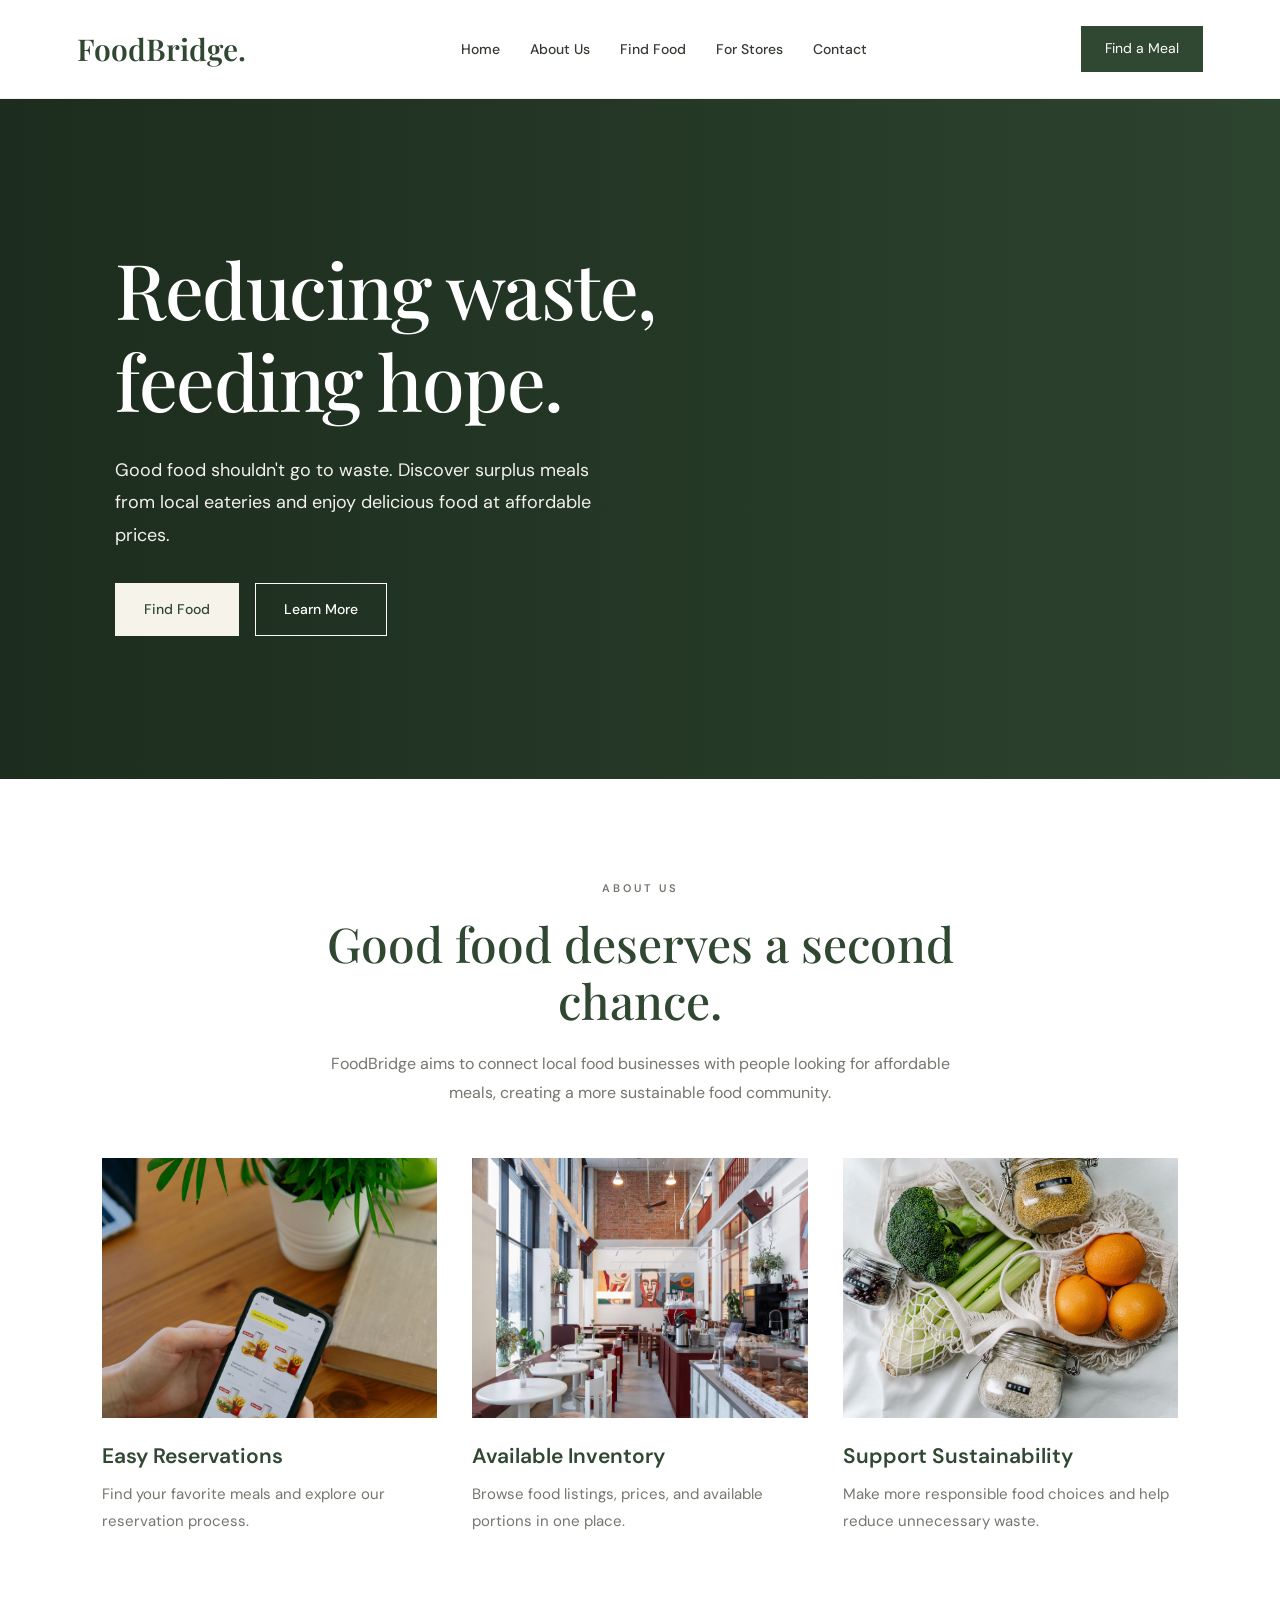
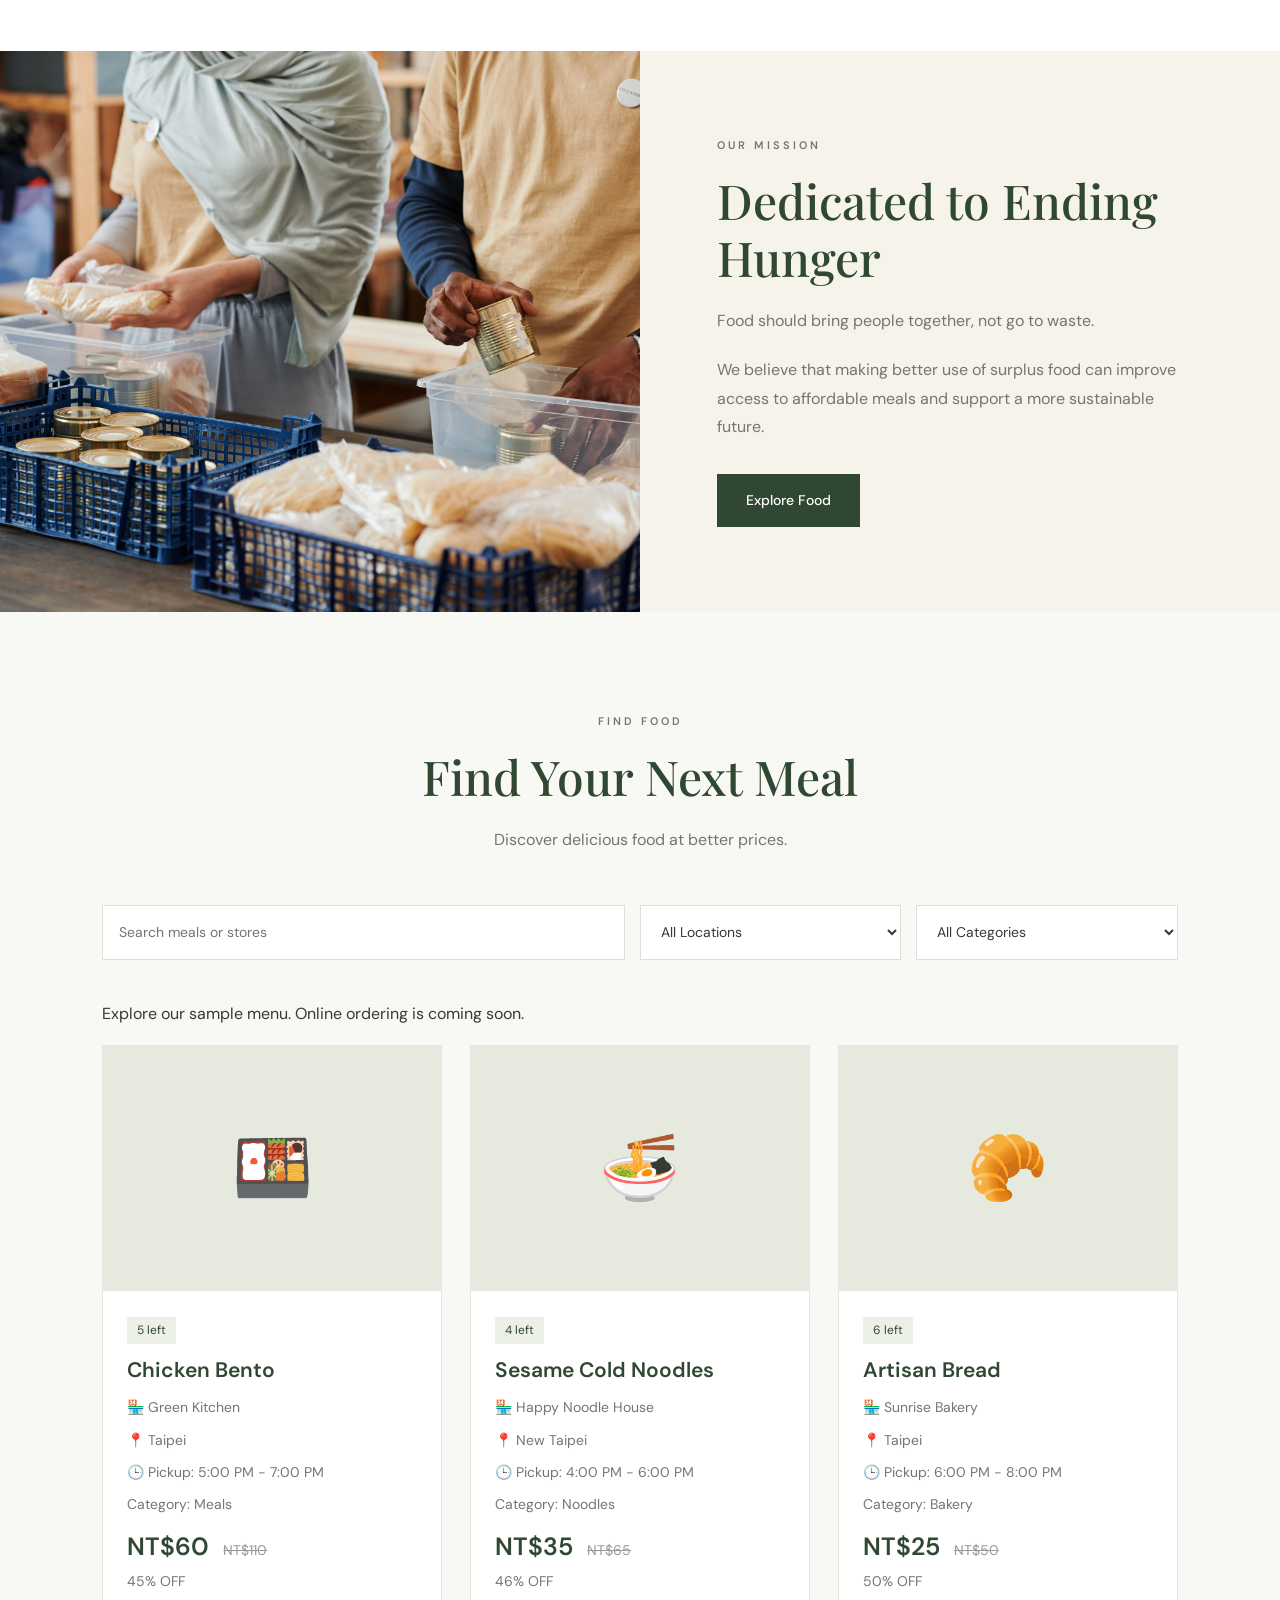
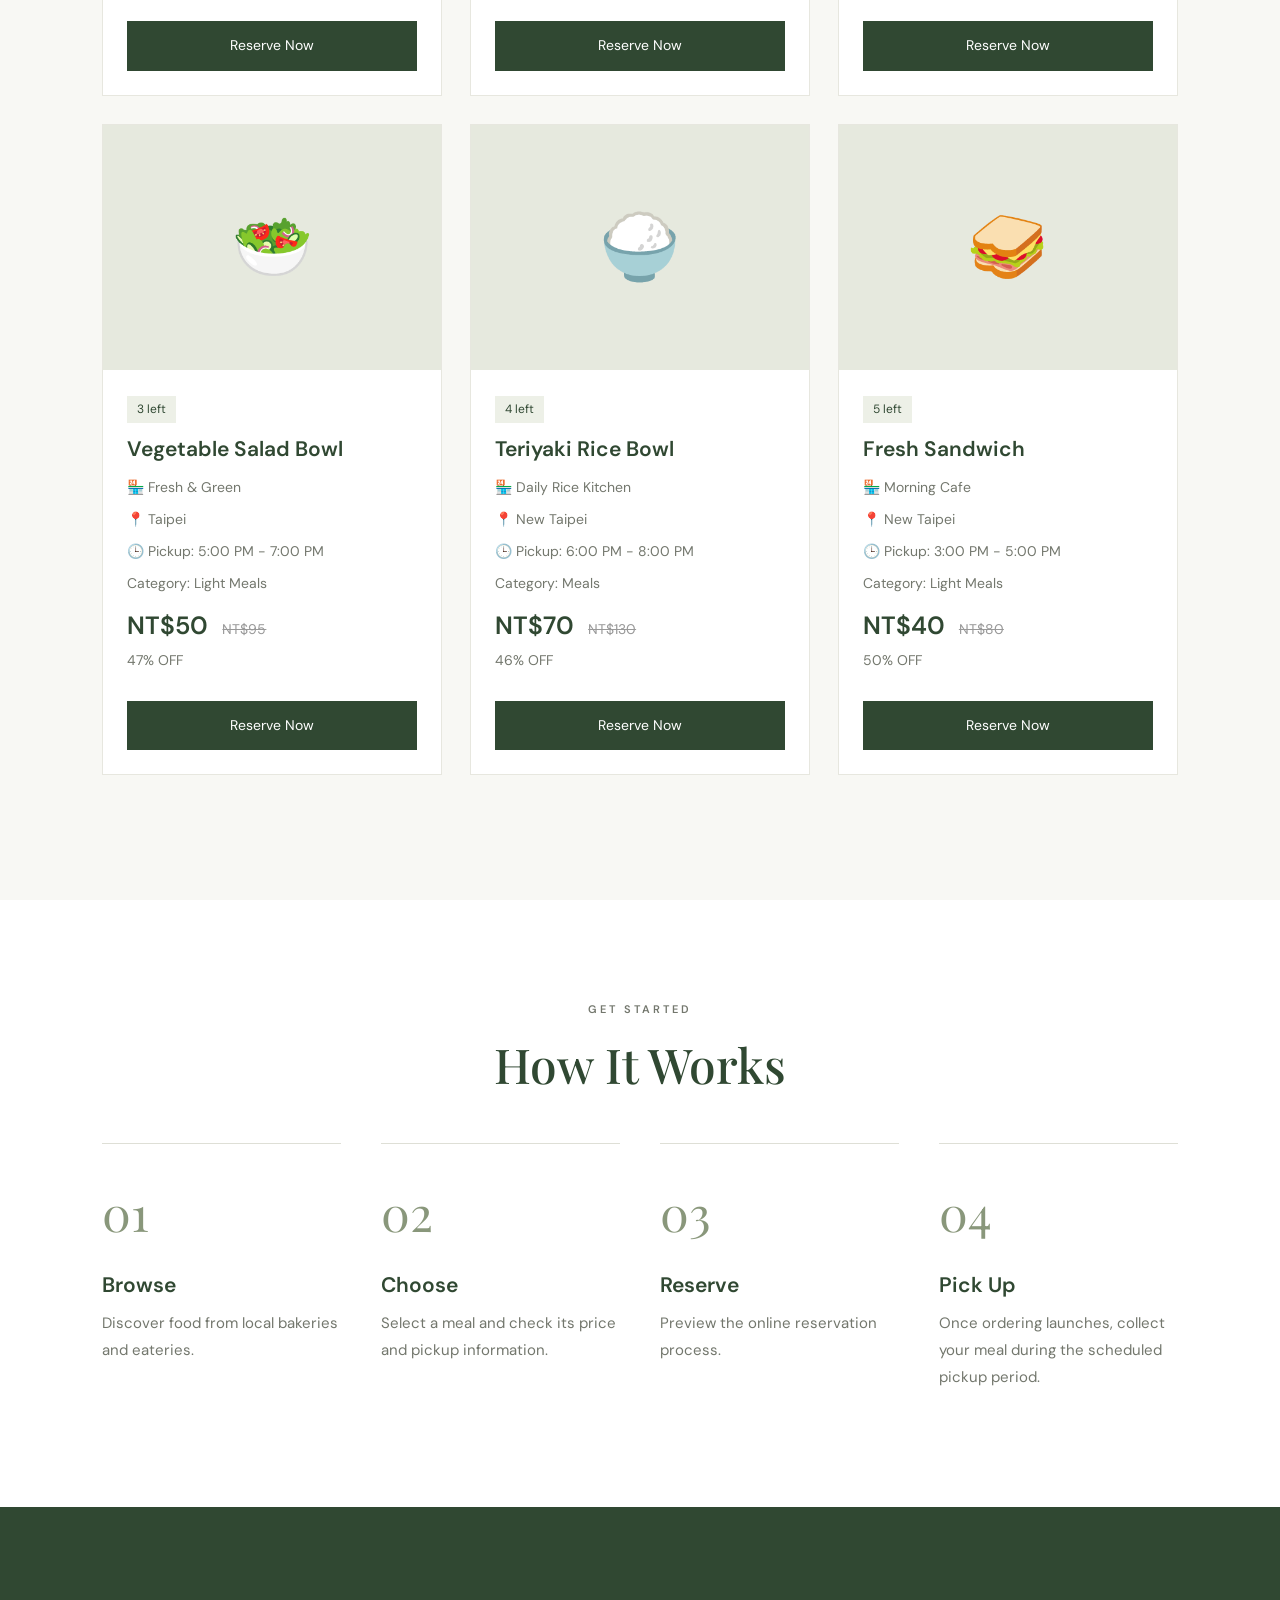
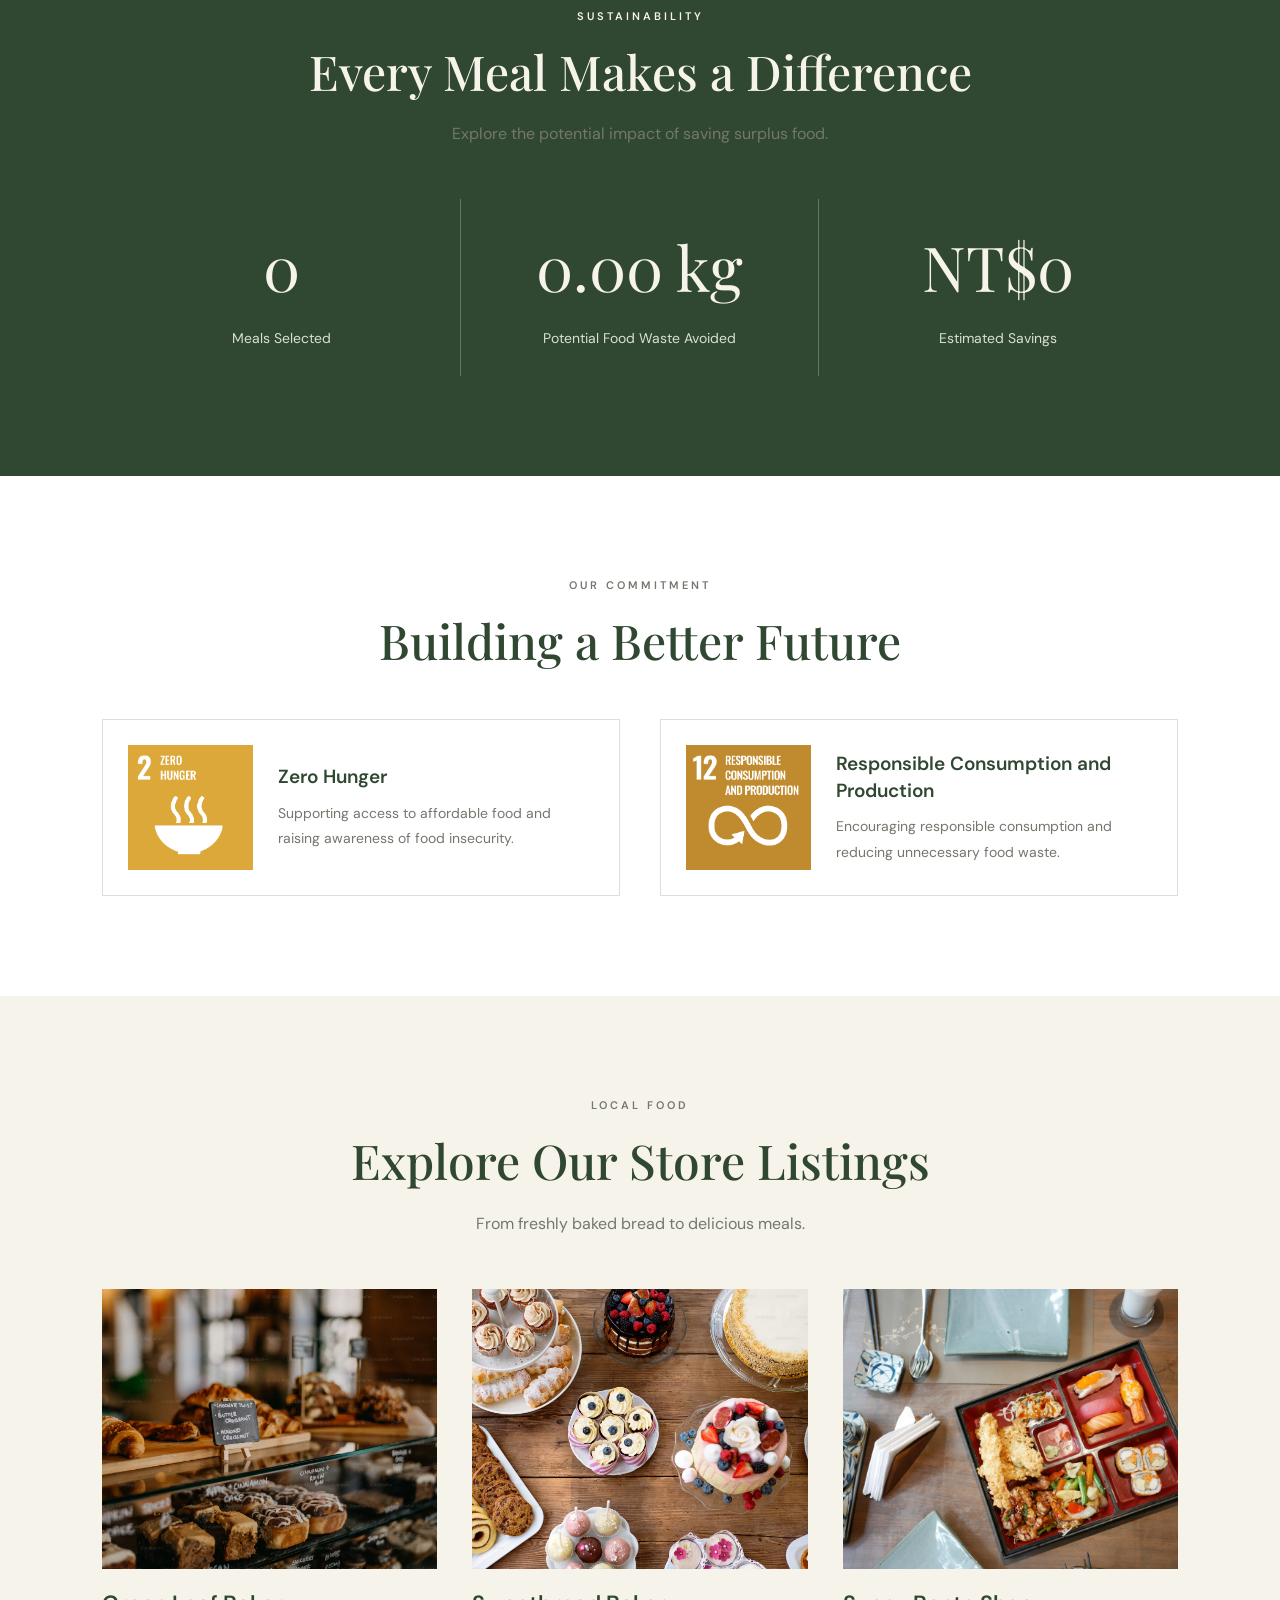
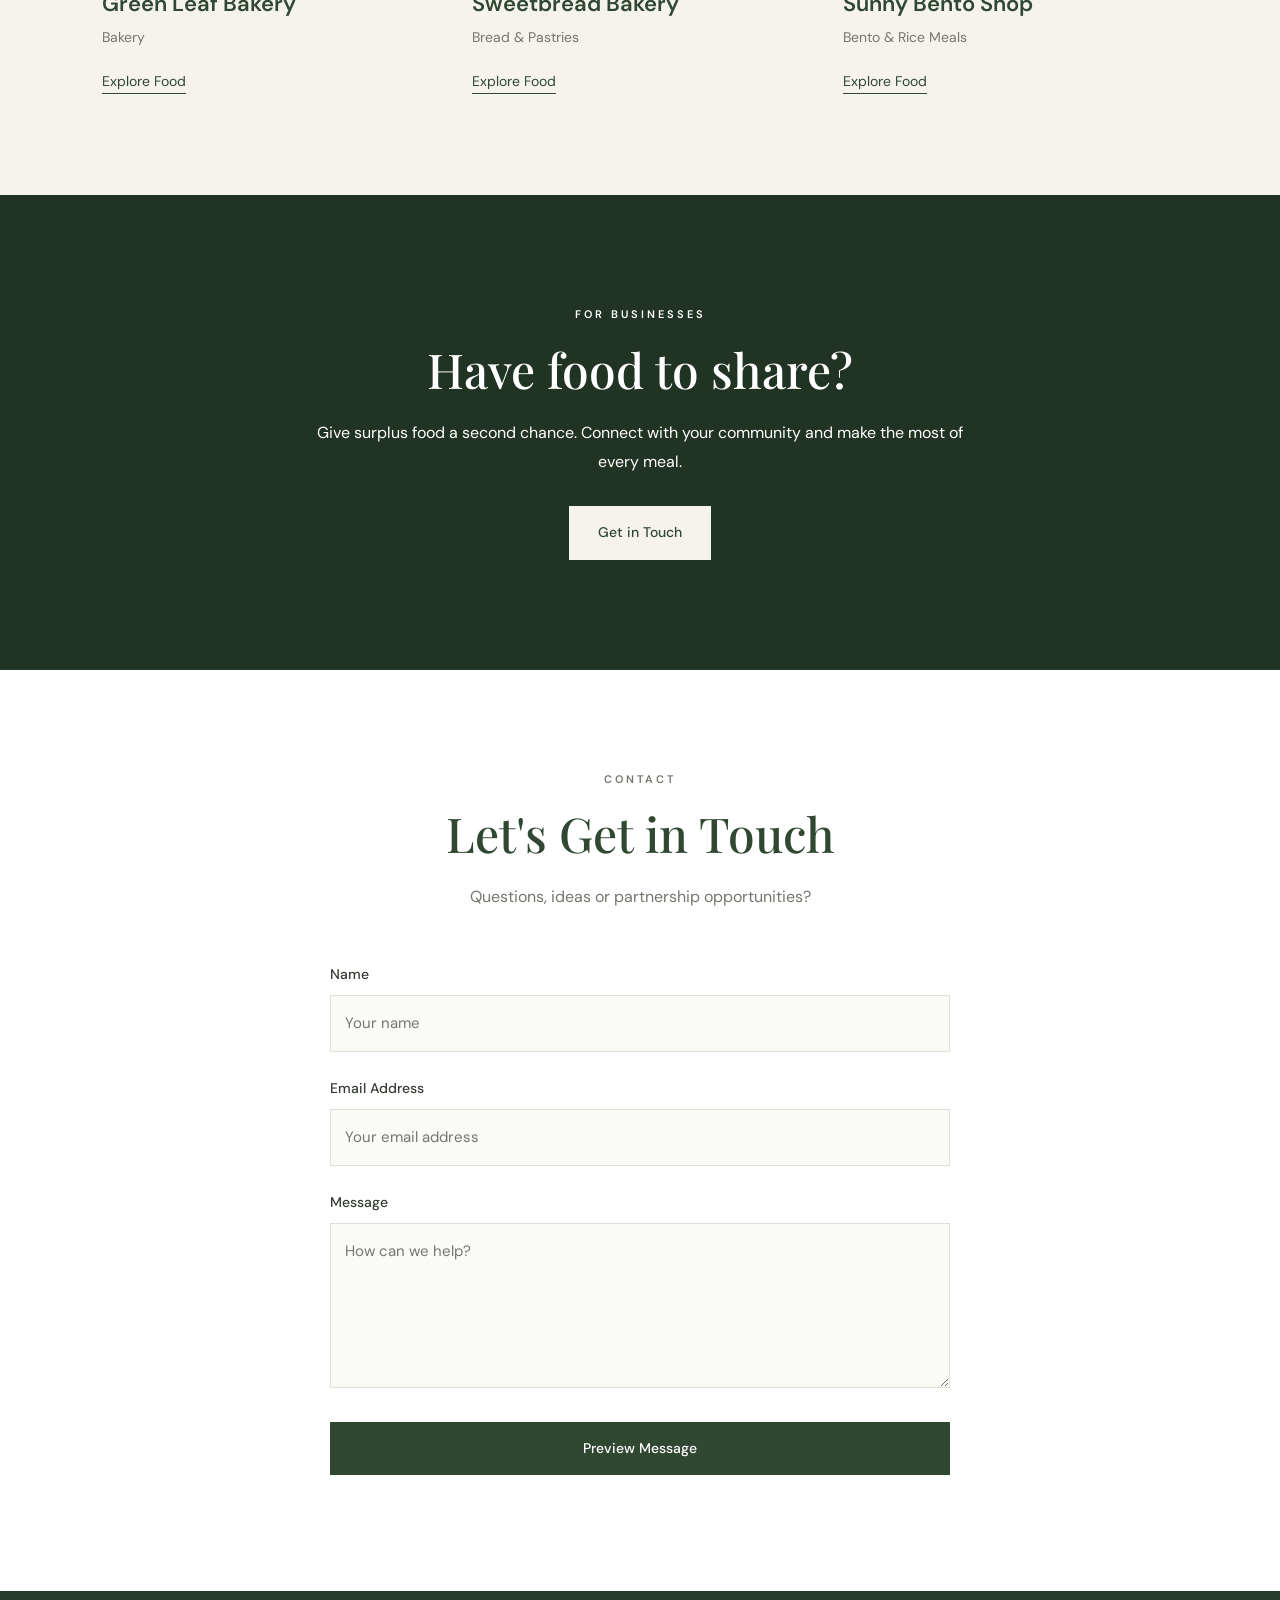
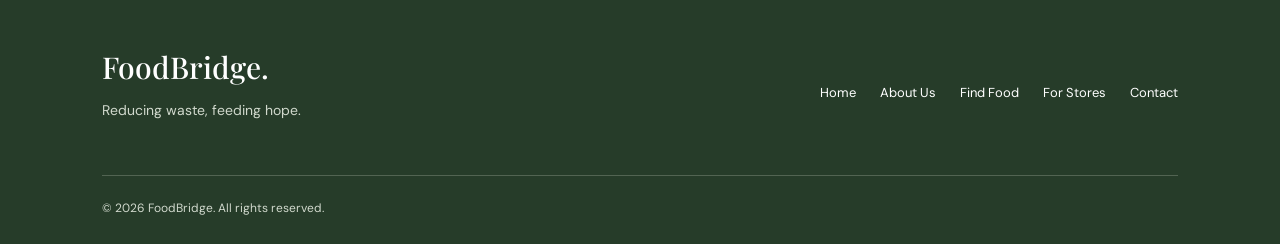
==== commit d367873a: "Update index.html" ====
--- a/index.html
+++ b/index.html
@@ -1,4 +1,3 @@
-
 
 <!DOCTYPE html>
 <html lang="en">
@@ -23,9 +22,7 @@
     <header>
         <nav class="navbar">
 
-            <a href="#home" class="logo">
-                FoodBridge<span>.</span>
-            </a>
+            <a href="#home" class="logo">FoodBridge.</a>
 
             <ul class="nav-links">
                 <li><a href="#home">Home</a></li>
@@ -35,511 +32,513 @@
                 <li><a href="#contact">Contact</a></li>
             </ul>
 
-            <a href="#food" class="nav-button">
-                Reserve
-            </a>
+            <a href="#food" class="nav-button">Find a Meal</a>
 
         </nav>
     </header>
 
-
-    <!-- Homepage -->
-
-    <section id="home" class="hero">
-
-        <div class="hero-content">
-
-            <h1>Reducing waste,<br>feeding hope.</h1>
-
-            <p>
-                Discover surplus meals from local eateries.
-                Enjoy good food at affordable prices and help
-                reduce food waste in your community.
+    <main>
+
+        <!-- Homepage -->
+
+        <section id="home" class="hero">
+
+            <div class="hero-content">
+
+                <h1>Reducing waste,<br>feeding hope.</h1>
+
+                <p>
+                    Good food shouldn't go to waste.
+                    Discover surplus meals from local eateries
+                    and enjoy delicious food at affordable prices.
+                </p>
+
+                <a href="#food" class="btn">Find Food</a>
+
+                <a href="#about" class="btn-outline">
+                    Learn More
+                </a>
+
+            </div>
+
+        </section>
+
+
+        <!-- About Us -->
+
+        <section id="about" class="section">
+
+            <div class="section-heading">
+
+                <span class="eyebrow">ABOUT US</span>
+
+                <h2>Good food deserves a second chance.</h2>
+
+                <p>
+                    FoodBridge aims to connect local food businesses
+                    with people looking for affordable meals,
+                    creating a more sustainable food community.
+                </p>
+
+            </div>
+
+            <div class="feature-grid">
+
+                <article class="feature-card">
+
+                    <img src="reservation.jpg"
+                         alt="Online food reservations"
+                         loading="lazy">
+
+                    <h3>Easy Reservations</h3>
+
+                    <p>
+                        Find your favorite meals and explore
+                        our reservation process.
+                    </p>
+
+                </article>
+
+                <article class="feature-card">
+
+                    <img src="bakery.jpg"
+                         alt="Local food business"
+                         loading="lazy">
+
+                    <h3>Available Inventory</h3>
+
+                    <p>
+                        Browse food listings, prices,
+                        and available portions in one place.
+                    </p>
+
+                </article>
+
+                <article class="feature-card">
+
+                    <img src="sustainability.jpg"
+                         alt="Sustainable food choices"
+                         loading="lazy">
+
+                    <h3>Support Sustainability</h3>
+
+                    <p>
+                        Make more responsible food choices
+                        and help reduce unnecessary waste.
+                    </p>
+
+                </article>
+
+            </div>
+
+        </section>
+
+
+        <!-- Our Mission -->
+
+        <section class="mission-section">
+
+            <div class="mission-image">
+
+                <img src="mission.jpg"
+                     alt="Community food sharing"
+                     loading="lazy">
+
+            </div>
+
+            <div class="mission-content">
+
+                <span class="eyebrow">OUR MISSION</span>
+
+                <h2>Dedicated to Ending Hunger</h2>
+
+                <p>
+                    Food should bring people together,
+                    not go to waste.
+                </p>
+
+                <p>
+                    We believe that making better use of surplus
+                    food can improve access to affordable meals
+                    and support a more sustainable future.
+                </p>
+
+                <a href="#food" class="btn">Explore Food</a>
+
+            </div>
+
+        </section>
+
+
+        <!-- Find Food -->
+
+        <section id="food" class="section food-section">
+
+            <div class="section-heading">
+
+                <span class="eyebrow">FIND FOOD</span>
+
+                <h2>Find Your Next Meal</h2>
+
+                <p>
+                    Discover delicious food at better prices.
+                </p>
+
+            </div>
+
+            <div class="filter-bar">
+
+                <input type="search"
+                       id="searchInput"
+                       placeholder="Search meals or stores"
+                       aria-label="Search meals or stores">
+
+                <select id="regionFilter"
+                        aria-label="Location">
+
+                    <option value="all">All Locations</option>
+                    <option value="Taipei">Taipei</option>
+                    <option value="New Taipei">New Taipei</option>
+                    <option value="Tainan">Tainan</option>
+
+                </select>
+
+                <select id="categoryFilter"
+                        aria-label="Food category">
+
+                    <option value="all">All Categories</option>
+                    <option value="Meals">Meals</option>
+                    <option value="Bakery">Bakery</option>
+
+                </select>
+
+            </div>
+
+            <p class="availability-note">
+                Explore our sample menu. Online ordering is coming soon.
             </p>
 
-            <a href="#food" class="btn">
-                Find Food
-            </a>
-
-            <a href="#about" class="btn-outline">
-                Learn More
-            </a>
-
-        </div>
-
-    </section>
-
-
-    <!-- About Us -->
-
-    <section id="about" class="section">
-
-        <div class="section-heading">
-
-            <span class="eyebrow">ABOUT US</span>
-
-            <h2>Good food deserves a second chance.</h2>
-
-            <p>
-                FoodBridge connects local eateries with people
-                looking for affordable meals. Together, we can
-                make better use of the food around us.
-            </p>
-
-        </div>
-
-        <div class="feature-grid">
-
-            <article class="feature-card">
-
-                <img
-                    src="images/reservation.jpg"
-                    alt="Ordering a meal online"
-                    loading="lazy">
-
-                <h3>Easy Reservations</h3>
-
-                <p>
-                    Find and reserve meals online before
-                    heading to the store.
-                </p>
-
-            </article>
-
-            <article class="feature-card">
-
-                <img
-                    src="images/bakery.jpg"
-                    alt="Fresh bread at a local bakery"
-                    loading="lazy">
-
-                <h3>Available Inventory</h3>
-
-                <p>
-                    Browse available food and check
-                    how many portions are left.
-                </p>
-
-            </article>
-
-            <article class="feature-card">
-
-                <img
-                    src="images/sustainability.jpg"
-                    alt="Fresh vegetables and groceries"
-                    loading="lazy">
-
-                <h3>Support Sustainability</h3>
-
-                <p>
-                    Help reduce unnecessary waste
-                    while supporting local businesses.
-                </p>
-
-            </article>
-
-        </div>
-
-    </section>
-
-
-    <!-- Our Mission -->
-
-    <section class="mission-section">
-
-        <div class="mission-image">
-
-            <img
-                src="images/mission.jpg"
-                alt="Preparing food for the community"
-                loading="lazy">
-
-        </div>
-
-        <div class="mission-content">
-
-            <span class="eyebrow">OUR MISSION</span>
-
-            <h2>Dedicated to Ending Hunger</h2>
-
-            <p>
-                Food should bring people together,
-                not go to waste.
-            </p>
-
-            <p>
-                By connecting surplus food with our
-                community, FoodBridge supports greater
-                access to affordable meals and more
-                responsible food consumption.
-            </p>
-
-            <a href="#food" class="btn">
-                Join Our Mission
-            </a>
-
-        </div>
-
-    </section>
-
-
-    <!-- Available Food -->
-
-    <section id="food" class="section food-section">
-
-        <div class="section-heading">
-
-            <span class="eyebrow">EXPLORE</span>
-
-            <h2>Find Your Next Meal</h2>
-
-            <p>
-                Discover delicious meals at better prices.
-            </p>
-
-        </div>
-
-        <div class="filter-bar">
-
-            <input
-                type="search"
-                id="searchInput"
-                placeholder="Search meals or stores"
-                aria-label="Search meals or stores">
-
-            <select id="regionFilter" aria-label="Location">
-
-                <option value="all">All Locations</option>
-                <option value="Taipei">Taipei</option>
-                <option value="New Taipei">New Taipei</option>
-                <option value="Tainan">Tainan</option>
-
-            </select>
-
-            <select id="categoryFilter" aria-label="Food category">
-
-                <option value="all">All Categories</option>
-                <option value="Meals">Meals</option>
-                <option value="Noodles">Noodles</option>
-                <option value="Bakery">Bakery</option>
-                <option value="Light Meals">Light Meals</option>
-
-            </select>
-
-        </div>
-
-        <div id="foodList" class="food-grid"></div>
-
-        <p id="message" role="status" aria-live="polite"></p>
-
-    </section>
-
-
-    <!-- How It Works -->
-
-    <section id="how-it-works" class="section">
-
-        <div class="section-heading">
-
-            <span class="eyebrow">GET STARTED</span>
-
-            <h2>How It Works</h2>
-
-        </div>
-
-        <div class="steps-grid">
-
-            <article class="step">
-
-                <span class="step-number">01</span>
-
-                <h3>Browse</h3>
-
-                <p>
-                    Explore available meals from
-                    local food stores.
-                </p>
-
-            </article>
-
-            <article class="step">
-
-                <span class="step-number">02</span>
-
-                <h3>Choose</h3>
-
-                <p>
-                    Select your preferred meal
-                    and check the pickup time.
-                </p>
-
-            </article>
-
-            <article class="step">
-
-                <span class="step-number">03</span>
-
-                <h3>Reserve</h3>
-
-                <p>
-                    Reserve your meal directly
-                    through FoodBridge.
-                </p>
-
-            </article>
-
-            <article class="step">
-
-                <span class="step-number">04</span>
-
-                <h3>Pick Up</h3>
-
-                <p>
-                    Collect your meal during
-                    the scheduled pickup period.
-                </p>
-
-            </article>
-
-        </div>
-
-    </section>
-
-
-    <!-- Sustainability -->
-
-    <section id="impact" class="impact-section section">
-
-        <div class="section-heading">
-
-            <span class="eyebrow">OUR IMPACT</span>
-
-            <h2>Every Meal Makes a Difference</h2>
-
-        </div>
-
-        <div class="impact-grid">
-
-            <div>
-                <h3 id="savedMeals">0</h3>
-                <p>Meals Reserved</p>
-            </div>
-
-            <div>
-                <h3><span id="savedWaste">0.00</span> kg</h3>
-                <p>Potential Food Waste Avoided</p>
-            </div>
-
-            <div>
-                <h3>NT$<span id="savedMoney">0</span></h3>
-                <p>Estimated Savings</p>
-            </div>
-
-        </div>
-
-    </section>
-
-
-    <!-- Sustainable Development Goals -->
-
-    <section id="sdgs" class="section">
-
-        <div class="section-heading">
-
-            <span class="eyebrow">SUSTAINABILITY</span>
-
-            <h2>Building a Better Future</h2>
-
-        </div>
-
-        <div class="sdg-grid">
-
-            <article class="sdg-card sdg2">
-
-                <img
-                    src="images/sdg2.png"
-                    alt="United Nations Sustainable Development Goal 2">
+            <div id="foodList" class="food-grid"></div>
+
+            <p id="message"
+               role="status"
+               aria-live="polite"></p>
+
+        </section>
+
+
+        <!-- How It Works -->
+
+        <section id="how-it-works" class="section">
+
+            <div class="section-heading">
+
+                <span class="eyebrow">GET STARTED</span>
+
+                <h2>How It Works</h2>
+
+            </div>
+
+            <div class="steps-grid">
+
+                <article class="step">
+
+                    <span class="step-number">01</span>
+
+                    <h3>Browse</h3>
+
+                    <p>
+                        Discover food from local bakeries
+                        and eateries.
+                    </p>
+
+                </article>
+
+                <article class="step">
+
+                    <span class="step-number">02</span>
+
+                    <h3>Choose</h3>
+
+                    <p>
+                        Select a meal and check its price
+                        and pickup information.
+                    </p>
+
+                </article>
+
+                <article class="step">
+
+                    <span class="step-number">03</span>
+
+                    <h3>Reserve</h3>
+
+                    <p>
+                        Preview the online reservation process.
+                    </p>
+
+                </article>
+
+                <article class="step">
+
+                    <span class="step-number">04</span>
+
+                    <h3>Pick Up</h3>
+
+                    <p>
+                        Once ordering launches, collect your
+                        meal during the scheduled pickup period.
+                    </p>
+
+                </article>
+
+            </div>
+
+        </section>
+
+
+        <!-- Environmental Impact -->
+
+        <section id="impact" class="section impact-section">
+
+            <div class="section-heading">
+
+                <span class="eyebrow">SUSTAINABILITY</span>
+
+                <h2>Every Meal Makes a Difference</h2>
+
+                <p>Explore the potential impact of saving surplus food.</p>
+
+            </div>
+
+            <div class="impact-grid">
 
                 <div>
-
-                    <h3>Zero Hunger</h3>
-
-                    <p>
-                        Improving access to affordable
-                        food and reducing food insecurity.
-                    </p>
-
+                    <h3 id="savedMeals">0</h3>
+                    <p>Meals Selected</p>
                 </div>
 
-            </article>
-
-            <article class="sdg-card sdg12">
-
-                <img
-                    src="images/sdg12.png"
-                    alt="United Nations Sustainable Development Goal 12">
-
                 <div>
-
-                    <h3>Responsible Consumption and Production</h3>
-
-                    <p>
-                        Encouraging responsible food consumption
-                        and reducing unnecessary food waste.
-                    </p>
-
+                    <h3><span id="savedWaste">0.00</span> kg</h3>
+                    <p>Potential Food Waste Avoided</p>
                 </div>
 
-            </article>
-
-        </div>
-
-    </section>
-
-
-    <!-- Stores -->
-
-    <section id="stores" class="section stores-section">
-
-        <div class="section-heading">
-
-            <span class="eyebrow">LOCAL FOOD</span>
-
-            <h2>Featured Stores</h2>
-
-            <p>
-                Discover bakeries and eateries in your community.
-            </p>
-
-        </div>
-
-        <div class="store-grid">
-
-            <article class="store-card">
-
-                <img
-                    src="images/green-leaf.jpg"
-                    alt="Local bakery"
-                    loading="lazy">
-
-                <h3>Green Leaf Bakery</h3>
-
-                <p>Bakery</p>
-
-                <a href="#food">Explore Food</a>
-
-            </article>
-
-            <article class="store-card">
-
-                <img
-                    src="images/sweetbread.jpg"
-                    alt="Fresh pastries at a bakery"
-                    loading="lazy">
-
-                <h3>Sweetbread Bakery</h3>
-
-                <p>Bread &amp; Pastries</p>
-
-                <a href="#food">Explore Food</a>
-
-            </article>
-
-            <article class="store-card">
-
-                <img
-                    src="images/sunny-bento.jpg"
-                    alt="Freshly prepared bento meals"
-                    loading="lazy">
-
-                <h3>Sunny Bento Shop</h3>
-
-                <p>Bento &amp; Rice Meals</p>
-
-                <a href="#food">Explore Food</a>
-
-            </article>
-
-        </div>
-
-    </section>
-
-
-    <!-- Store Partnership -->
-
-    <section class="partner-section">
-
-        <div class="partner-content">
-
-            <span class="eyebrow">FOR BUSINESSES</span>
-
-            <h2>Have food to share?</h2>
-
-            <p>
-                Give your surplus food a second chance.
-                Connect with your local community and
-                make the most of every meal.
-            </p>
-
-            <a href="#contact" class="btn">
-                Get in Touch
-            </a>
-
-        </div>
-
-    </section>
-
-
-    <!-- Contact -->
-
-    <section id="contact" class="section contact-section">
-
-        <div class="section-heading">
-
-            <span class="eyebrow">CONTACT</span>
-
-            <h2>Let's Get in Touch</h2>
-
-            <p>
-                Questions, ideas or partnership opportunities?
-                We'd love to hear from you.
-            </p>
-
-        </div>
-
-        <form id="contactForm">
-
-            <label for="name">Name</label>
-
-            <input
-                type="text"
-                id="name"
-                placeholder="Your name"
-                required>
-
-            <label for="email">Email Address</label>
-
-            <input
-                type="email"
-                id="email"
-                placeholder="Your email address"
-                required>
-
-            <label for="feedback">Message</label>
-
-            <textarea
-                id="feedback"
-                rows="5"
-                placeholder="How can we help?"
-                required></textarea>
-
-            <button type="submit" class="btn">
-                Send Message
-            </button>
-
-        </form>
-
-    </section>
+                <div>
+                    <h3>NT$<span id="savedMoney">0</span></h3>
+                    <p>Estimated Savings</p>
+                </div>
+
+            </div>
+
+        </section>
+
+
+        <!-- SDGs -->
+
+        <section id="sdgs" class="section">
+
+            <div class="section-heading">
+
+                <span class="eyebrow">OUR COMMITMENT</span>
+
+                <h2>Building a Better Future</h2>
+
+            </div>
+
+            <div class="sdg-grid">
+
+                <article class="sdg-card">
+
+                    <img src="sdg2.png"
+                         alt="SDG 2 Zero Hunger"
+                         loading="lazy">
+
+                    <div>
+
+                        <h3>Zero Hunger</h3>
+
+                        <p>
+                            Supporting access to affordable food
+                            and raising awareness of food insecurity.
+                        </p>
+
+                    </div>
+
+                </article>
+
+                <article class="sdg-card">
+
+                    <img src="sdg12.png"
+                         alt="SDG 12 Responsible Consumption and Production"
+                         loading="lazy">
+
+                    <div>
+
+                        <h3>Responsible Consumption and Production</h3>
+
+                        <p>
+                            Encouraging responsible consumption
+                            and reducing unnecessary food waste.
+                        </p>
+
+                    </div>
+
+                </article>
+
+            </div>
+
+        </section>
+
+
+        <!-- Stores -->
+
+        <section id="stores" class="section stores-section">
+
+            <div class="section-heading">
+
+                <span class="eyebrow">LOCAL FOOD</span>
+
+                <h2>Explore Our Store Listings</h2>
+
+                <p>
+                    From freshly baked bread to delicious meals.
+                </p>
+
+            </div>
+
+            <div class="store-grid">
+
+                <article class="store-card">
+
+                    <img src="green-leaf.jpg"
+                         alt="Freshly baked bread"
+                         loading="lazy">
+
+                    <h3>Green Leaf Bakery</h3>
+
+                    <p>Bakery</p>
+
+                    <a href="#food"
+                       data-store="Green Leaf Bakery">
+                        Explore Food
+                    </a>
+
+                </article>
+
+                <article class="store-card">
+
+                    <img src="sweetbread.jpg"
+                         alt="Assorted pastries"
+                         loading="lazy">
+
+                    <h3>Sweetbread Bakery</h3>
+
+                    <p>Bread &amp; Pastries</p>
+
+                    <a href="#food"
+                       data-store="Sweetbread Bakery">
+                        Explore Food
+                    </a>
+
+                </article>
+
+                <article class="store-card">
+
+                    <img src="sunny-bento.jpg"
+                         alt="Traditional bento meals"
+                         loading="lazy">
+
+                    <h3>Sunny Bento Shop</h3>
+
+                    <p>Bento &amp; Rice Meals</p>
+
+                    <a href="#food"
+                       data-store="Sunny Bento Shop">
+                        Explore Food
+                    </a>
+
+                </article>
+
+            </div>
+
+        </section>
+
+
+        <!-- Store Partnership -->
+
+        <section class="partner-section">
+
+            <div class="partner-content">
+
+                <span class="eyebrow">FOR BUSINESSES</span>
+
+                <h2>Have food to share?</h2>
+
+                <p>
+                    Give surplus food a second chance.
+                    Connect with your community and make
+                    the most of every meal.
+                </p>
+
+                <a href="#contact" class="btn">Get in Touch</a>
+
+            </div>
+
+        </section>
+
+
+        <!-- Contact -->
+
+        <section id="contact" class="section contact-section">
+
+            <div class="section-heading">
+
+                <span class="eyebrow">CONTACT</span>
+
+                <h2>Let's Get in Touch</h2>
+
+                <p>
+                    Questions, ideas or partnership opportunities?
+                </p>
+
+            </div>
+
+            <form id="contactForm">
+
+                <label for="name">Name</label>
+
+                <input type="text"
+                       id="name"
+                       placeholder="Your name"
+                       required>
+
+                <label for="email">Email Address</label>
+
+                <input type="email"
+                       id="email"
+                       placeholder="Your email address"
+                       required>
+
+                <label for="feedback">Message</label>
+
+                <textarea id="feedback"
+                          rows="5"
+                          placeholder="How can we help?"
+                          required></textarea>
+
+                <button type="submit" class="btn">
+                    Preview Message
+                </button>
+
+                <p id="contactStatus"
+                   role="status"
+                   aria-live="polite"></p>
+
+            </form>
+
+        </section>
+
+    </main>
 
 
     <!-- Footer -->
--- a/style.css
+++ b/style.css
@@ -1,23 +1,15 @@
 
-/* ========================================
-   FoodBridge - Website Stylesheet
-   ======================================== */
-
-/* Color Palette */
+/* FoodBridge Website */
 
 :root {
-    --primary: #264d39;
-    --secondary: #87986a;
-    --cream: #faf9f4;
-    --light-green: #e9efdf;
-    --orange: #e8af72;
-    --dark: #26332c;
+    --green: #304832;
+    --olive: #89977b;
+    --cream: #f6f3ea;
     --white: #ffffff;
-    --gray: #68736b;
-    --shadow: 0 8px 30px rgba(38, 77, 57, 0.08);
-}
-
-/* Global Settings */
+    --text: #343b32;
+    --muted: #73776d;
+    --border: #dedfd6;
+}
 
 * {
     margin: 0;
@@ -27,25 +19,40 @@
 
 html {
     scroll-behavior: smooth;
-    scroll-padding-top: 100px;
+    scroll-padding-top: 90px;
 }
 
 body {
-    font-family: "Segoe UI", Arial, sans-serif;
-    background-color: var(--cream);
-    color: var(--dark);
-    line-height: 1.7;
+    font-family: "DM Sans", Arial, sans-serif;
+    background: var(--white);
+    color: var(--text);
+    font-size: 16px;
+    line-height: 1.8;
+}
+
+h1, h2 {
+    font-family: "Playfair Display", Georgia, serif;
+    font-weight: 500;
+    line-height: 1.2;
+}
+
+h3 {
+    font-weight: 600;
+    line-height: 1.4;
 }
 
 a {
+    color: inherit;
     text-decoration: none;
-    color: inherit;
-}
-
-button,
-input,
-select,
-textarea {
+}
+
+img {
+    display: block;
+    width: 100%;
+    object-fit: cover;
+}
+
+button, input, select, textarea {
     font: inherit;
 }
 
@@ -53,678 +60,825 @@
     cursor: pointer;
 }
 
-h1, h2, h3, h4 {
-    line-height: 1.3;
-}
-
 p {
     margin-bottom: 16px;
 }
 
-small {
-    color: var(--gray);
-    display: block;
-    margin-top: 24px;
-}
-
-/* Navigation Bar */
+/* Navigation */
 
 header {
+    background: var(--white);
     position: sticky;
     top: 0;
     z-index: 1000;
-    background: var(--white);
-    box-shadow: 0 2px 15px rgba(0, 0, 0, 0.05);
+    border-bottom: 1px solid #eeeeea;
 }
 
 .navbar {
-    max-width: 1400px;
-    margin: auto;
-    padding: 20px 5%;
+    max-width: 1500px;
+    margin: auto;
+    padding: 22px 6%;
+    display: flex;
+    align-items: center;
+    justify-content: space-between;
+    gap: 30px;
+}
+
+.logo {
+    font-family: "Playfair Display", Georgia, serif;
+    font-size: 30px;
+    font-weight: 600;
+    color: var(--green);
+    white-space: nowrap;
+}
+
+.logo span {
+    color: var(--olive);
+}
+
+.nav-links {
+    display: flex;
+    align-items: center;
+    gap: 30px;
+    list-style: none;
+}
+
+.nav-links a {
+    font-size: 14px;
+    font-weight: 500;
+    transition: color 0.2s;
+}
+
+.nav-links a:hover {
+    color: var(--olive);
+}
+
+.nav-button {
+    padding: 10px 24px;
+    background: var(--green);
+    color: white;
+    font-size: 14px;
+}
+
+/* Homepage */
+
+.hero {
+    min-height: 680px;
+    display: flex;
+    align-items: center;
+    padding: 100px 9%;
+    background:
+        linear-gradient(
+            90deg,
+            rgba(22, 35, 23, 0.76),
+            rgba(22, 35, 23, 0.12)
+        ),
+        url("images/hero.jpg");
+    background-size: cover;
+    background-position: center;
+    background-color: var(--green);
+    color: white;
+}
+
+.hero-content {
+    max-width: 650px;
+}
+
+.hero h1 {
+    font-size: clamp(48px, 6vw, 85px);
+    margin-bottom: 28px;
+    letter-spacing: -1.5px;
+}
+
+.hero p {
+    max-width: 490px;
+    font-size: 18px;
+    line-height: 1.8;
+    margin-bottom: 32px;
+    color: #f2f2eb;
+}
+
+/* Buttons */
+
+.btn,
+.btn-outline {
+    display: inline-block;
+    padding: 13px 28px;
+    font-size: 14px;
+    font-weight: 500;
+    border: 1px solid var(--green);
+    transition: background 0.2s, color 0.2s;
+}
+
+.btn {
+    background: var(--green);
+    color: white;
+}
+
+.btn:hover,
+.nav-button:hover {
+    background: #49634b;
+}
+
+.btn-outline {
+    background: transparent;
+    color: var(--green);
+}
+
+.btn-outline:hover {
+    background: var(--green);
+    color: white;
+}
+
+.hero .btn {
+    background: var(--cream);
+    border-color: var(--cream);
+    color: var(--green);
+    margin-right: 12px;
+}
+
+.hero .btn:hover {
+    background: white;
+}
+
+.hero .btn-outline {
+    border-color: white;
+    color: white;
+}
+
+.hero .btn-outline:hover {
+    background: white;
+    color: var(--green);
+}
+
+/* Section Layout */
+
+.section {
+    padding: 100px 8%;
+}
+
+.section-heading {
+    max-width: 740px;
+    margin: 0 auto 50px;
+    text-align: center;
+}
+
+.eyebrow {
+    display: block;
+    color: var(--muted);
+    font-size: 11px;
+    font-weight: 600;
+    letter-spacing: 3px;
+    margin-bottom: 16px;
+}
+
+.section-heading h2,
+.mission-content h2,
+.partner-content h2 {
+    color: var(--green);
+    font-size: clamp(32px, 4vw, 48px);
+    margin-bottom: 20px;
+}
+
+.section-heading p {
+    color: var(--muted);
+    max-width: 650px;
+    margin: auto;
+}
+
+/* About Us */
+
+.feature-grid {
+    display: grid;
+    grid-template-columns: repeat(3, 1fr);
+    gap: 35px;
+    max-width: 1250px;
+    margin: auto;
+}
+
+.feature-card {
+    text-align: left;
+}
+
+.feature-card img {
+    height: 260px;
+    margin-bottom: 24px;
+}
+
+.feature-card h3 {
+    font-size: 21px;
+    color: var(--green);
+    margin-bottom: 10px;
+}
+
+.feature-card p {
+    color: var(--muted);
+    font-size: 15px;
+}
+
+/* Our Mission */
+
+.mission-section {
+    display: grid;
+    grid-template-columns: 1fr 1fr;
+    background: var(--cream);
+}
+
+.mission-image img {
+    height: 100%;
+    min-height: 480px;
+}
+
+.mission-content {
+    padding: 85px 12%;
+    align-self: center;
+}
+
+.mission-content p {
+    color: var(--muted);
+    margin-bottom: 20px;
+}
+
+.mission-content .btn {
+    margin-top: 12px;
+}
+
+/* Food Listings */
+
+.food-section {
+    background: #f8f8f4;
+}
+
+.filter-bar {
+    max-width: 1200px;
+    margin: 0 auto 40px;
+    display: grid;
+    grid-template-columns: 2fr 1fr 1fr;
+    gap: 15px;
+}
+
+.filter-bar input,
+.filter-bar select {
+    width: 100%;
+    padding: 14px 16px;
+    background: white;
+    color: var(--text);
+    border: 1px solid var(--border);
+    border-radius: 0;
+    outline: none;
+    font-size: 14px;
+}
+
+input:focus,
+select:focus,
+textarea:focus {
+    border-color: var(--green);
+}
+
+.food-grid {
+    max-width: 1200px;
+    margin: auto;
+    display: grid;
+    grid-template-columns: repeat(3, 1fr);
+    gap: 28px;
+}
+
+.food-card {
+    background: white;
+    border: 1px solid #e7e7df;
+    overflow: hidden;
+}
+
+.food-image {
+    width: 100%;
+    height: 245px;
+    object-fit: cover;
+    background: #e6e9de;
+    display: flex;
+    justify-content: center;
+    align-items: center;
+    font-size: 65px;
+    overflow: hidden;
+}
+
+.food-image img {
+    height: 100%;
+    width: 100%;
+    object-fit: cover;
+}
+
+.food-content {
+    padding: 24px;
+}
+
+.food-card h3 {
+    font-size: 21px;
+    color: var(--green);
+    margin-bottom: 10px;
+}
+
+.food-card p {
+    color: var(--muted);
+    font-size: 14px;
+    margin-bottom: 7px;
+}
+
+.stock {
+    display: inline-block;
+    font-size: 12px;
+    color: var(--green);
+    background: #edf0e7;
+    padding: 3px 10px;
+    margin-bottom: 12px;
+}
+
+.price {
+    color: var(--green);
+    font-size: 25px;
+    font-weight: 600;
+}
+
+.original-price {
+    color: #999999;
+    font-size: 14px;
+    text-decoration: line-through;
+    margin-left: 8px;
+}
+
+.reserve-btn {
+    width: 100%;
+    background: var(--green);
+    color: white;
+    border: none;
+    padding: 12px;
+    margin-top: 20px;
+    font-size: 14px;
+}
+
+.reserve-btn:hover {
+    background: #49634b;
+}
+
+.reserve-btn:disabled {
+    background: #b5b9b0;
+    cursor: not-allowed;
+}
+
+.empty-state {
+    grid-column: 1 / -1;
+    text-align: center;
+    padding: 50px;
+}
+
+#message {
+    text-align: center;
+    color: var(--green);
+    margin-top: 25px;
+}
+
+/* How It Works */
+
+.steps-grid {
+    display: grid;
+    grid-template-columns: repeat(4, 1fr);
+    gap: 40px;
+    max-width: 1200px;
+    margin: auto;
+}
+
+.step {
+    border-top: 1px solid var(--border);
+    padding-top: 25px;
+}
+
+.step-number {
+    font-family: "Playfair Display", Georgia, serif;
+    font-size: 48px;
+    color: var(--olive);
+    display: block;
+    margin-bottom: 15px;
+}
+
+.step h3 {
+    font-size: 21px;
+    color: var(--green);
+    margin-bottom: 10px;
+}
+
+.step p {
+    color: var(--muted);
+    font-size: 15px;
+}
+
+/* Environmental Impact */
+
+.impact-section {
+    background: var(--green);
+    color: white;
+}
+
+.impact-section h2,
+.impact-section .eyebrow {
+    color: var(--cream);
+}
+
+.impact-grid {
+    display: grid;
+    grid-template-columns: repeat(3, 1fr);
+    max-width: 1100px;
+    margin: auto;
+    text-align: center;
+}
+
+.impact-grid > div {
+    padding: 25px 20px;
+    border-right: 1px solid rgba(255, 255, 255, 0.25);
+}
+
+.impact-grid > div:last-child {
+    border-right: none;
+}
+
+.impact-grid h3 {
+    font-family: "Playfair Display", Georgia, serif;
+    font-size: clamp(36px, 5vw, 62px);
+    font-weight: 400;
+    color: var(--cream);
+    margin-bottom: 15px;
+}
+
+.impact-grid p {
+    color: #d9e0d3;
+    font-size: 14px;
+    margin: 0;
+}
+
+/* Sustainable Development Goals */
+
+.sdg-grid {
+    display: grid;
+    grid-template-columns: 1fr 1fr;
+    gap: 40px;
+    max-width: 1100px;
+    margin: auto;
+}
+
+.sdg-card {
+    display: flex;
+    align-items: center;
+    gap: 25px;
+    padding: 25px;
+    border: 1px solid var(--border);
+}
+
+.sdg-card img {
+    width: 125px;
+    height: 125px;
+    object-fit: contain;
+    flex-shrink: 0;
+}
+
+.sdg-card h3 {
+    font-size: 19px;
+    color: var(--green);
+    margin-bottom: 10px;
+}
+
+.sdg-card p {
+    font-size: 14px;
+    color: var(--muted);
+    margin: 0;
+}
+
+/* Featured Stores */
+
+.stores-section {
+    background: var(--cream);
+}
+
+.store-grid {
+    display: grid;
+    grid-template-columns: repeat(3, 1fr);
+    gap: 35px;
+    max-width: 1200px;
+    margin: auto;
+}
+
+.store-card img {
+    height: 280px;
+    margin-bottom: 20px;
+}
+
+.store-card h3 {
+    font-size: 22px;
+    color: var(--green);
+    margin-bottom: 6px;
+}
+
+.store-card p {
+    color: var(--muted);
+    font-size: 14px;
+}
+
+.store-card a {
+    font-size: 14px;
+    color: var(--green);
+    border-bottom: 1px solid var(--green);
+    padding-bottom: 3px;
+}
+
+/* Store Partnership */
+
+.partner-section {
+    padding: 110px 8%;
+    text-align: center;
+    background:
+        linear-gradient(
+            rgba(25, 40, 26, 0.65),
+            rgba(25, 40, 26, 0.65)
+        ),
+        url("images/partner.jpg");
+    background-size: cover;
+    background-position: center;
+    background-color: var(--green);
+    color: white;
+}
+
+.partner-content {
+    max-width: 650px;
+    margin: auto;
+}
+
+.partner-content h2,
+.partner-content .eyebrow {
+    color: white;
+}
+
+.partner-content p {
+    margin-bottom: 30px;
+}
+
+.partner-content .btn {
+    background: var(--cream);
+    color: var(--green);
+    border-color: var(--cream);
+}
+
+/* Contact */
+
+#contactForm {
+    max-width: 620px;
+    margin: auto;
+}
+
+#contactForm label {
+    display: block;
+    font-size: 14px;
+    font-weight: 500;
+    margin-bottom: 8px;
+}
+
+#contactForm input,
+#contactForm textarea {
+    width: 100%;
+    padding: 14px;
+    margin-bottom: 24px;
+    border: 1px solid var(--border);
+    border-radius: 0;
+    background: #fafaf7;
+    outline: none;
+    font-size: 15px;
+}
+
+#contactForm textarea {
+    resize: vertical;
+}
+
+#contactForm .btn {
+    width: 100%;
+}
+
+/* Footer */
+
+footer {
+    background: #263c29;
+    color: white;
+    padding: 55px 8% 25px;
+}
+
+.footer-content {
     display: flex;
     justify-content: space-between;
     align-items: center;
+    gap: 35px;
+    max-width: 1300px;
+    margin: auto;
+    padding-bottom: 35px;
+}
+
+footer h3 {
+    font-family: "Playfair Display", Georgia, serif;
+    font-size: 30px;
+    font-weight: 500;
+    margin-bottom: 10px;
+}
+
+footer p {
+    font-size: 14px;
+    color: #d1d9cd;
+}
+
+.footer-links {
+    display: flex;
+    flex-wrap: wrap;
     gap: 24px;
-}
-
-.logo {
-    font-size: 26px;
-    font-weight: 800;
-    color: var(--primary);
-    letter-spacing: -1px;
-}
-
-.nav-links {
-    list-style: none;
-    display: flex;
-    gap: 28px;
-    align-items: center;
-}
-
-.nav-links a {
-    font-size: 14px;
-    font-weight: 600;
-    transition: color 0.3s;
-}
-
-.nav-links a:hover {
-    color: var(--secondary);
-}
-
-/* Hero Section */
-
-.hero {
-    min-height: 620px;
-    padding: 90px 8%;
-    display: flex;
-    align-items: center;
-    justify-content: space-between;
-    gap: 60px;
-    background: linear-gradient(
-        120deg,
-        #edf2e5,
-        #faf9f4
-    );
-}
-
-.hero-content {
-    flex: 1;
-    max-width: 650px;
-    animation: fadeUp 0.8s ease;
-}
-
-.tag {
-    display: inline-block;
-    background: #dce7ce;
-    color: var(--primary);
-    padding: 8px 18px;
-    border-radius: 30px;
     font-size: 13px;
-    font-weight: 700;
-    letter-spacing: 1.5px;
-    margin-bottom: 24px;
-}
-
-.hero h1 {
-    font-size: clamp(42px, 5vw, 76px);
-    color: var(--primary);
-    letter-spacing: -2px;
-    margin-bottom: 25px;
-}
-
-.hero p {
-    font-size: 18px;
-    color: var(--gray);
-    max-width: 530px;
-    margin-bottom: 32px;
-}
-
-.hero-image {
-    flex: 1;
-    min-height: 420px;
-    max-width: 520px;
-    display: flex;
-    align-items: center;
-    justify-content: center;
-    font-size: 150px;
-    border-radius: 40% 40% 24px 24px;
-    background: linear-gradient(
-        145deg,
-        #dce7ce,
-        #b9c9a2
-    );
-    box-shadow: var(--shadow);
-    animation: fadeUp 1s ease;
-}
-
-/* Buttons */
-
-.btn,
-.btn-outline {
-    display: inline-block;
-    padding: 14px 28px;
-    border-radius: 8px;
-    font-weight: 600;
-    font-size: 15px;
-    margin: 5px;
-    transition: all 0.3s ease;
-}
-
-.btn {
-    background: var(--primary);
-    color: var(--white);
-    border: 2px solid var(--primary);
-}
-
-.btn:hover {
-    background: #37684e;
-    border-color: #37684e;
-    transform: translateY(-3px);
-    box-shadow: var(--shadow);
-}
-
-.btn-outline {
-    border: 2px solid var(--primary);
-    color: var(--primary);
-    background: transparent;
-}
-
-.btn-outline:hover {
-    background: var(--primary);
-    color: var(--white);
-}
-
-/* General Sections */
-
-.section {
-    padding: 90px 8%;
-    text-align: center;
-}
-
-.section h2 {
-    color: var(--primary);
-    font-size: clamp(28px, 4vw, 42px);
-    letter-spacing: -1px;
-    margin-bottom: 14px;
-}
-
-.subtitle {
-    color: var(--gray);
-    font-size: 17px;
-    margin-bottom: 35px;
-}
-
-.section > p {
-    max-width: 800px;
-    margin-left: auto;
-    margin-right: auto;
-}
-
-/* Feature Cards */
-
-.feature-grid {
-    display: grid;
-    grid-template-columns: repeat(3, 1fr);
-    gap: 25px;
-    max-width: 1200px;
-    margin: 40px auto 0;
-}
-
-.feature-card {
-    background: var(--white);
-    border: 1px solid #e8ece3;
-    border-radius: 18px;
-    padding: 35px 25px;
-    box-shadow: var(--shadow);
-    transition: transform 0.3s, box-shadow 0.3s;
-}
-
-.feature-card:hover {
-    transform: translateY(-8px);
-    box-shadow: 0 15px 35px rgba(38, 77, 57, 0.13);
-}
-
-.feature-card span {
-    display: block;
-    font-size: 42px;
-    margin-bottom: 18px;
-}
-
-.feature-card h3 {
-    color: var(--primary);
-    font-size: 21px;
-    margin-bottom: 12px;
-}
-
-.feature-card p {
-    color: var(--gray);
-    font-size: 15px;
-    margin-bottom: 0;
-}
-
-/* Food Section */
-
-.food-section {
-    background: #f0f3ea;
-}
-
-.filter-bar {
-    display: flex;
-    justify-content: center;
-    flex-wrap: wrap;
-    gap: 15px;
-    max-width: 1100px;
-    margin: 30px auto;
-}
-
-.filter-bar input,
-.filter-bar select {
-    padding: 14px 18px;
-    border: 1px solid #d8dfd2;
-    border-radius: 8px;
-    background: var(--white);
-    color: var(--dark);
-    outline: none;
-}
-
-.filter-bar input {
-    flex: 2;
-    min-width: 220px;
-}
-
-.filter-bar select {
-    flex: 1;
-    min-width: 150px;
-}
-
-input:focus,
-select:focus,
-textarea:focus {
-    border-color: var(--secondary);
-    box-shadow: 0 0 0 3px rgba(135, 152, 106, 0.15);
-}
-
-/* Food Cards */
-
-.food-grid {
-    display: grid;
-    grid-template-columns: repeat(3, 1fr);
-    gap: 25px;
-    max-width: 1200px;
-    margin: 35px auto;
-}
-
-.food-card {
-    background: var(--white);
-    border-radius: 18px;
-    overflow: hidden;
-    text-align: left;
-    box-shadow: var(--shadow);
-    transition: transform 0.3s;
-}
-
-.food-card:hover {
-    transform: translateY(-6px);
-}
-
-.food-image {
-    height: 210px;
-    width: 100%;
-    object-fit: cover;
-    display: flex;
-    align-items: center;
-    justify-content: center;
-    background: #e7ecdf;
-    font-size: 75px;
-}
-
-.food-content {
-    padding: 24px;
-}
-
-.food-card h3 {
-    font-size: 21px;
-    color: var(--primary);
-    margin-bottom: 8px;
-}
-
-.food-card p {
-    font-size: 14px;
-    color: var(--gray);
-    margin-bottom: 8px;
-}
-
-.price {
-    font-size: 26px;
-    font-weight: 800;
-    color: #b36b32;
-}
-
-.original-price {
-    font-size: 14px;
-    color: #999;
-    text-decoration: line-through;
-    margin-left: 8px;
-}
-
-.stock {
-    display: inline-block;
-    background: #e6efdc;
-    color: var(--primary);
+}
+
+.footer-links a:hover {
+    color: #b9c6ae;
+}
+
+.footer-bottom {
+    max-width: 1300px;
+    margin: auto;
+    border-top: 1px solid #526452;
+    padding-top: 22px;
+}
+
+.footer-bottom p {
     font-size: 12px;
-    font-weight: 700;
-    padding: 5px 12px;
-    border-radius: 20px;
-    margin-bottom: 12px;
-}
-
-.reserve-btn {
-    display: block;
-    width: 100%;
-    padding: 12px;
-    margin-top: 18px;
-    border: none;
-    border-radius: 8px;
-    background: var(--primary);
-    color: white;
-    font-weight: 600;
-    transition: background 0.3s;
-}
-
-.reserve-btn:hover {
-    background: #37684e;
-}
-
-.reserve-btn:disabled {
-    background: #b9bdb7;
-    cursor: not-allowed;
-}
-
-#message {
-    color: var(--primary);
-    font-weight: 600;
-    margin-top: 20px;
-}
-
-.empty-state {
-    grid-column: 1 / -1;
-    padding: 40px;
-    color: var(--gray);
-}
-
-/* Environmental Impact */
-
-.impact-section {
-    background: var(--primary);
-    color: var(--white);
-}
-
-.impact-section h2,
-.impact-section .subtitle {
-    color: var(--white);
-}
-
-.impact-grid {
-    display: grid;
-    grid-template-columns: repeat(3, 1fr);
-    gap: 25px;
-    max-width: 1100px;
-    margin: 45px auto;
-}
-
-.impact-grid > div {
-    background: rgba(255, 255, 255, 0.09);
-    padding: 35px 20px;
-    border-radius: 18px;
-    border: 1px solid rgba(255, 255, 255, 0.15);
-}
-
-.impact-grid h3 {
-    font-size: 56px;
-    color: #d7e8b9;
-    margin-bottom: 12px;
-}
-
-.impact-grid p {
-    font-size: 15px;
-    margin-bottom: 0;
-}
-
-.impact-section small {
-    color: #d1dfd4;
-}
-
-/* SDG Cards */
-
-.sdg-grid {
-    display: grid;
-    grid-template-columns: repeat(2, 1fr);
-    gap: 25px;
-    max-width: 1000px;
-    margin: 40px auto;
-}
-
-.sdg-card {
-    border-radius: 20px;
-    padding: 40px;
-    text-align: left;
-    color: white;
-    transition: transform 0.3s;
-}
-
-.sdg-card:hover {
-    transform: translateY(-5px);
-}
-
-.sdg2 {
-    background: #dda63a;
-    color: #26332c;
-}
-
-.sdg12 {
-    background: #bf8b2e;
-    color: #26332c;
-}
-
-.sdg-card h3 {
-    font-size: 38px;
-    margin-bottom: 10px;
-}
-
-.sdg-card h4 {
-    font-size: 22px;
-    margin-bottom: 16px;
-}
-
-.sdg-card p {
-    margin-bottom: 0;
-}
-
-/* Store Partnership */
-
-#stores {
-    background: var(--light-green);
-}
-
-#stores .btn {
-    margin-top: 35px;
-}
-
-/* Contact Form */
-
-#contactForm {
-    max-width: 650px;
-    margin: 35px auto;
-    padding: 35px;
-    background: var(--white);
-    border-radius: 20px;
-    box-shadow: var(--shadow);
-    text-align: left;
-}
-
-#contactForm label {
-    display: block;
-    color: var(--primary);
-    font-weight: 600;
-    margin-bottom: 8px;
-}
-
-#contactForm input,
-#contactForm textarea {
-    display: block;
-    width: 100%;
-    padding: 14px;
-    border: 1px solid #d8dfd2;
-    border-radius: 8px;
-    margin-bottom: 20px;
-    outline: none;
-    background: #fafbf8;
-}
-
-#contactForm textarea {
-    resize: vertical;
-}
-
-#contactForm .btn {
-    width: 100%;
     margin: 0;
 }
 
-/* Footer */
-
-footer {
-    background: #1d3528;
-    color: white;
-    padding: 45px 8%;
-    text-align: center;
-}
-
-footer h3 {
-    font-size: 28px;
-    margin-bottom: 15px;
-}
-
-footer p {
-    color: #c7d4c9;
-    font-size: 14px;
-    margin-bottom: 8px;
-}
-
-/* Entrance Animation */
-
-@keyframes fadeUp {
-    from {
-        opacity: 0;
-        transform: translateY(25px);
-    }
-
-    to {
-        opacity: 1;
-        transform: translateY(0);
-    }
-}
-
-/* Responsive Design - Tablets */
+/* Tablet Layout */
 
 @media (max-width: 1000px) {
 
     .navbar {
+        padding: 18px 4%;
+        gap: 18px;
+    }
+
+    .nav-links {
+        gap: 15px;
+    }
+
+    .nav-links a {
+        font-size: 13px;
+    }
+
+    .hero {
+        min-height: 580px;
+        padding: 80px 6%;
+    }
+
+    .section {
+        padding: 75px 5%;
+    }
+
+    .food-grid {
+        grid-template-columns: repeat(2, 1fr);
+    }
+
+    .feature-grid,
+    .store-grid {
+        gap: 20px;
+    }
+
+    .feature-card img,
+    .store-card img {
+        height: 210px;
+    }
+
+    .mission-content {
+        padding: 50px 8%;
+    }
+
+    .sdg-grid {
+        grid-template-columns: 1fr;
+    }
+
+    .footer-content {
         flex-direction: column;
-        gap: 12px;
-    }
-
-    .nav-links {
-        gap: 18px;
+        align-items: flex-start;
+    }
+}
+
+/* Mobile Layout */
+
+@media (max-width: 650px) {
+
+    html {
+        scroll-padding-top: 140px;
+    }
+
+    .navbar {
         flex-wrap: wrap;
         justify-content: center;
+        gap: 12px;
+    }
+
+    .logo {
+        width: 100%;
+        text-align: center;
+        font-size: 26px;
+    }
+
+    .nav-links {
+        flex-wrap: wrap;
+        justify-content: center;
+        gap: 10px 18px;
+    }
+
+    .nav-button {
+        display: none;
     }
 
     .hero {
-        gap: 30px;
-        padding: 70px 5%;
-    }
-
-    .hero-image {
-        min-height: 320px;
-        font-size: 100px;
-    }
-
-    .food-grid {
-        grid-template-columns: repeat(2, 1fr);
+        min-height: 580px;
+        padding: 65px 7%;
+        background-position: 60% center;
+    }
+
+    .hero h1 {
+        font-size: 48px;
+    }
+
+    .hero p {
+        font-size: 16px;
+    }
+
+    .hero .btn,
+    .hero .btn-outline {
+        padding: 12px 20px;
     }
 
     .section {
-        padding: 65px 5%;
-    }
-}
-
-/* Responsive Design - Mobile */
-
-@media (max-width: 650px) {
-
-    html {
-        scroll-padding-top: 170px;
-    }
-
-    .navbar {
-        padding: 14px 4%;
-    }
-
-    .nav-links {
-        gap: 10px 18px;
-    }
-
-    .nav-links a {
-        font-size: 12px;
-    }
-
-    .hero {
+        padding: 60px 6%;
+    }
+
+    .section-heading {
+        margin-bottom: 35px;
+    }
+
+    .feature-grid,
+    .food-grid,
+    .store-grid,
+    .mission-section,
+    .filter-bar,
+    .impact-grid {
+        grid-template-columns: 1fr;
+    }
+
+    .steps-grid {
+        grid-template-columns: 1fr 1fr;
+        gap: 25px;
+    }
+
+    .feature-card img,
+    .store-card img {
+        height: 260px;
+    }
+
+    .mission-image img {
+        min-height: 280px;
+        height: 280px;
+    }
+
+    .mission-content {
+        padding: 45px 7%;
+    }
+
+    .impact-grid > div {
+        border-right: none;
+        border-bottom: 1px solid rgba(255, 255, 255, 0.2);
+    }
+
+    .impact-grid > div:last-child {
+        border-bottom: none;
+    }
+
+    .sdg-card {
         flex-direction: column;
         text-align: center;
-        padding: 55px 6%;
-        min-height: auto;
-    }
-
-    .hero h1 {
-        font-size: 42px;
-    }
-
-    .hero p {
-        font-size: 16px;
-    }
-
-    .hero-image {
-        width: 100%;
-        min-height: 260px;
-        font-size: 100px;
-    }
-
-    .feature-grid,
-    .food-grid,
-    .sdg-grid,
-    .impact-grid {
-        grid-template-columns: 1fr;
-    }
-
-    .section {
-        padding: 55px 6%;
-    }
-
-    .filter-bar {
-        flex-direction: column;
-    }
-
-    .filter-bar input,
-    .filter-bar select {
-        width: 100%;
-        min-width: 0;
-    }
-
-    .impact-grid h3 {
-        font-size: 48px;
-    }
-
-    #contactForm {
-        padding: 22px;
-    }
-
-    .sdg-card {
-        padding: 28px;
-    }
-}
-
-/* Accessibility */
+    }
+
+    .partner-section {
+        padding: 75px 7%;
+    }
+
+    .footer-links {
+        gap: 15px;
+    }
+}
 
 @media (prefers-reduced-motion: reduce) {
-
     html {
         scroll-behavior: auto;
     }
 
-    *,
-    *::before,
-    *::after {
-        animation: none !important;
+    * {
         transition: none !important;
     }
 }
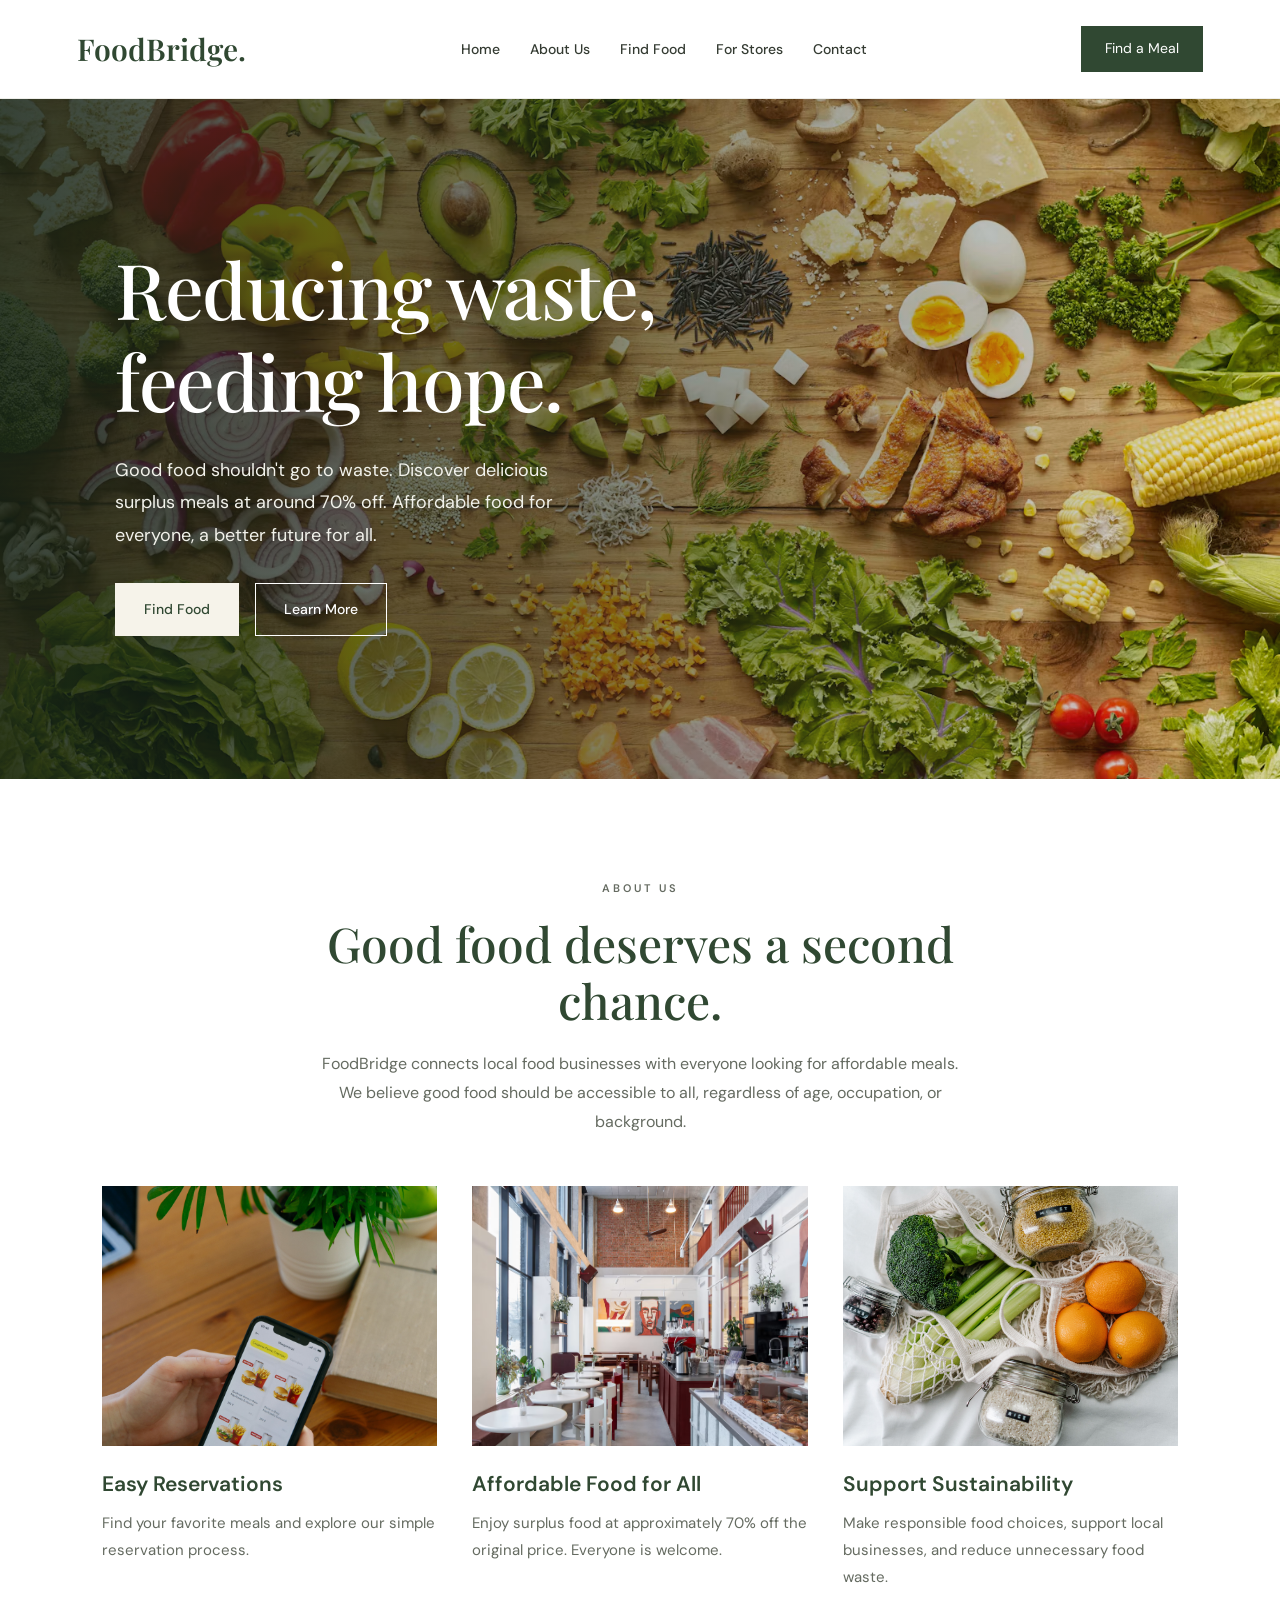
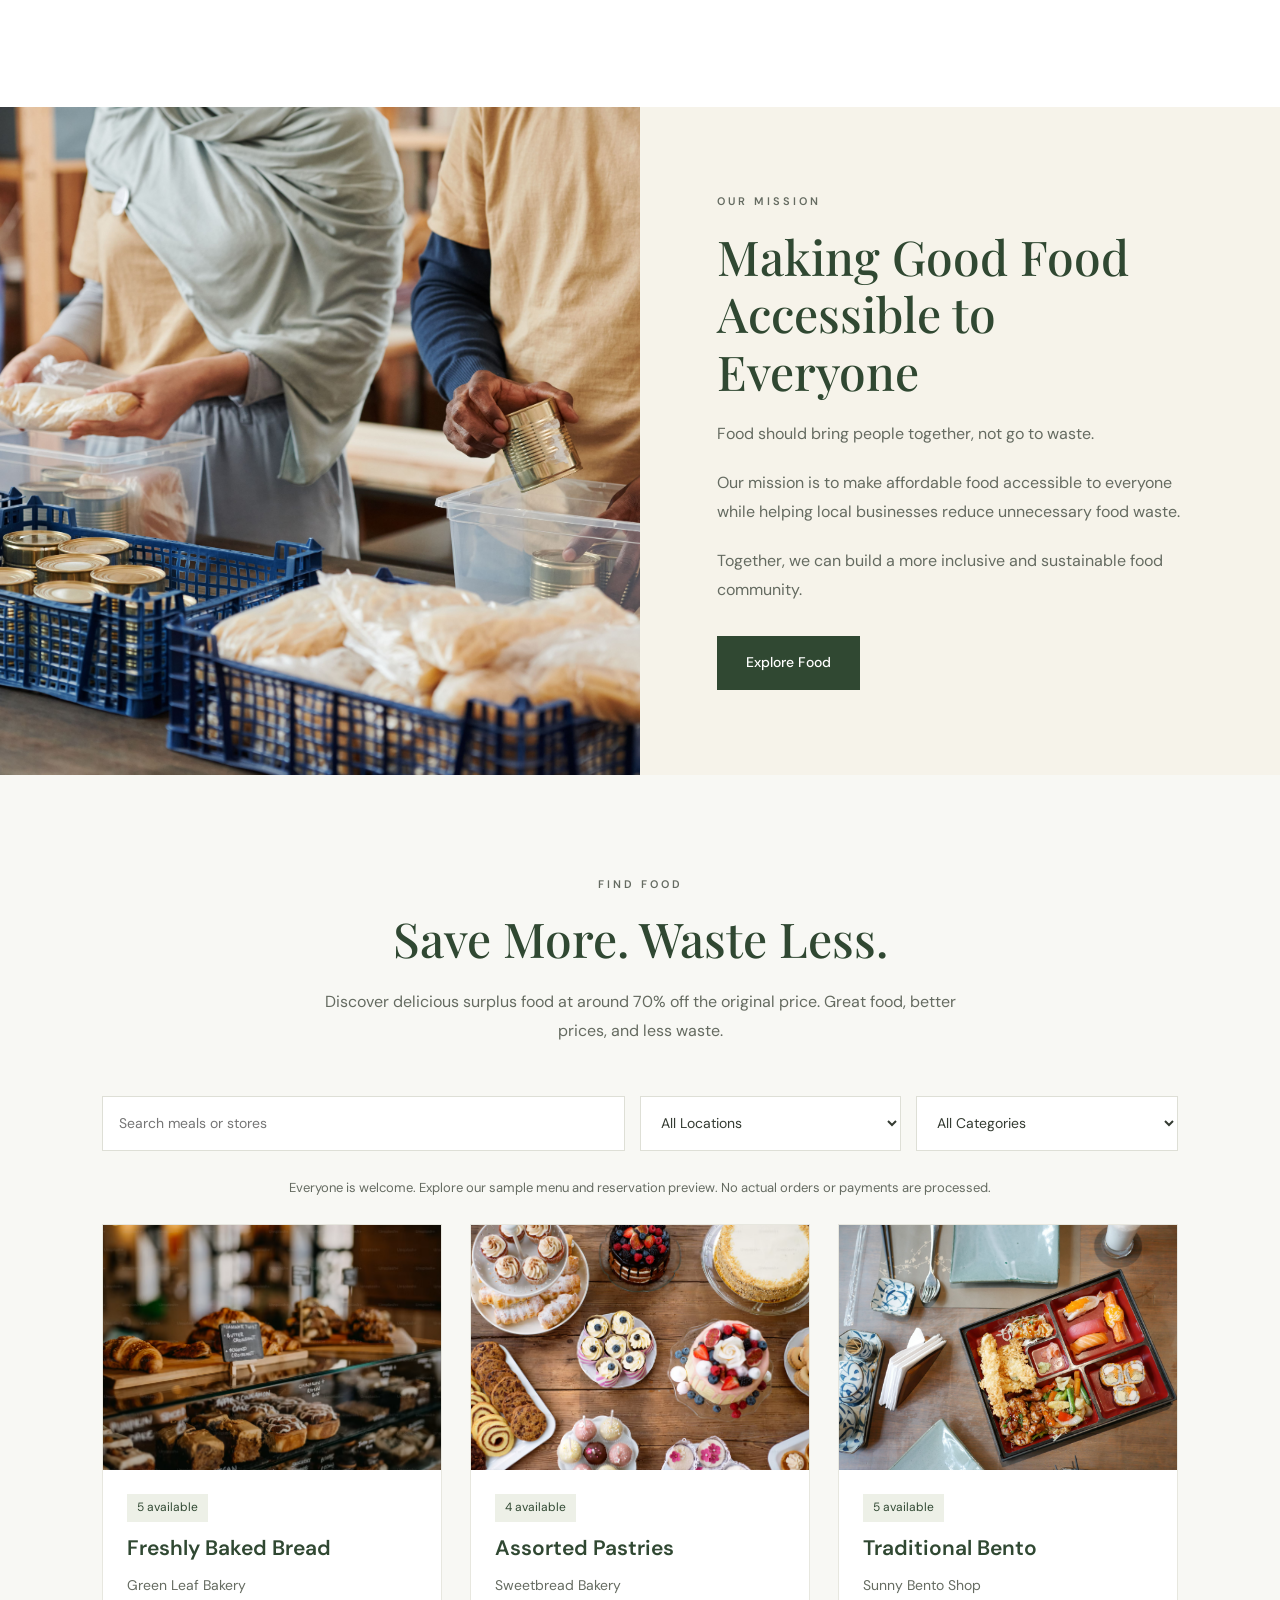
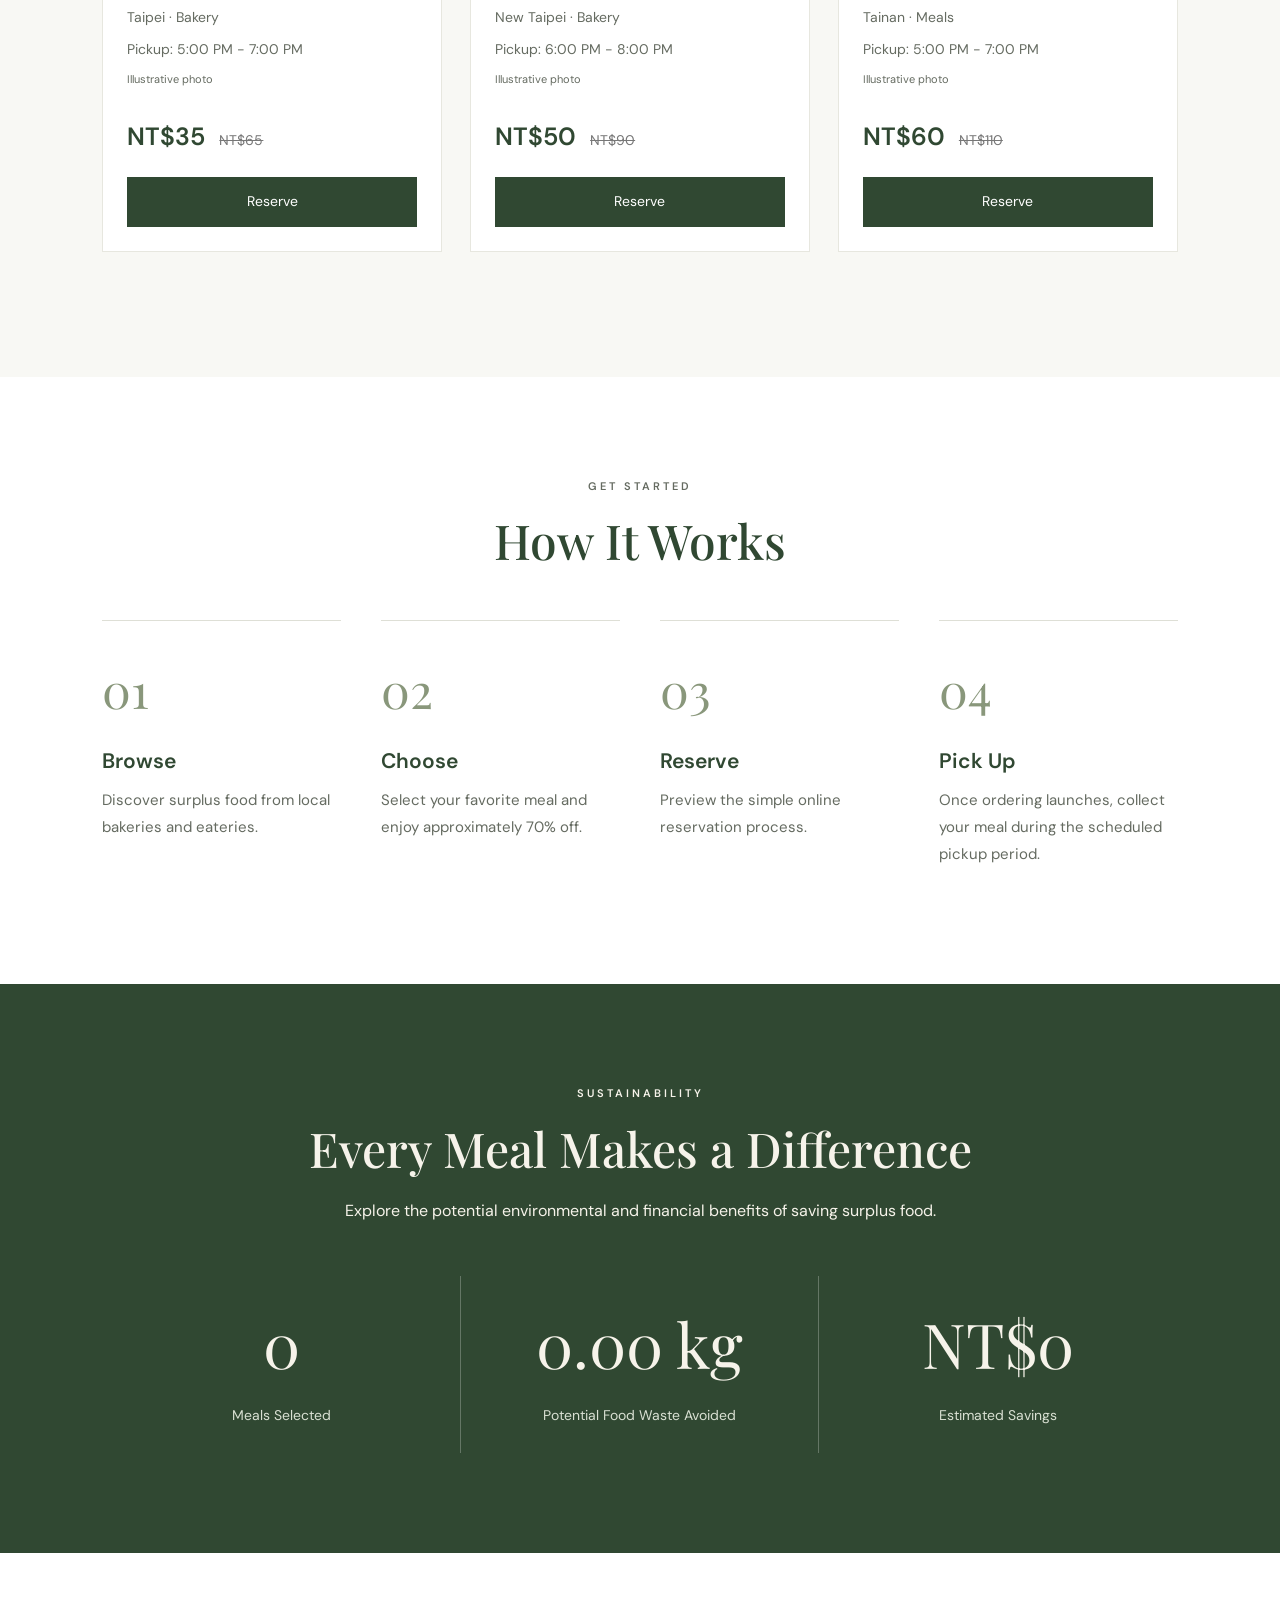
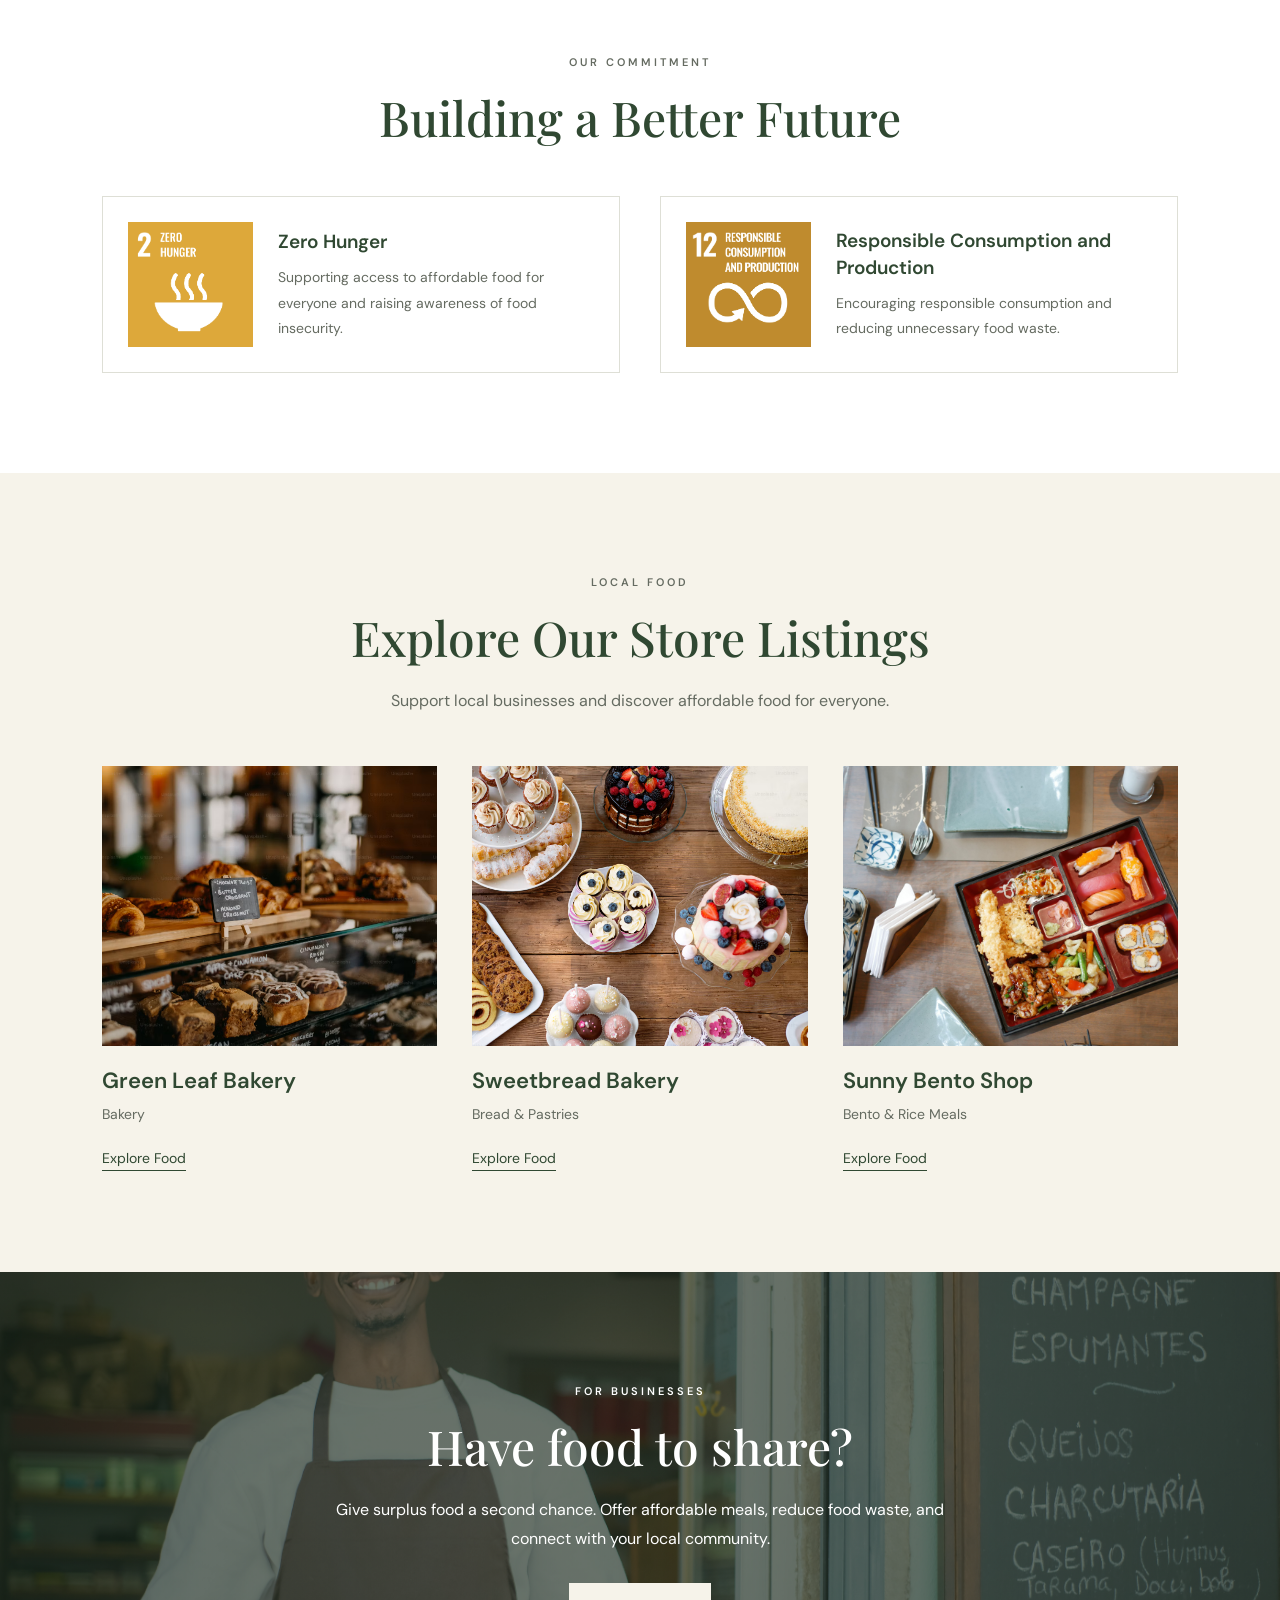
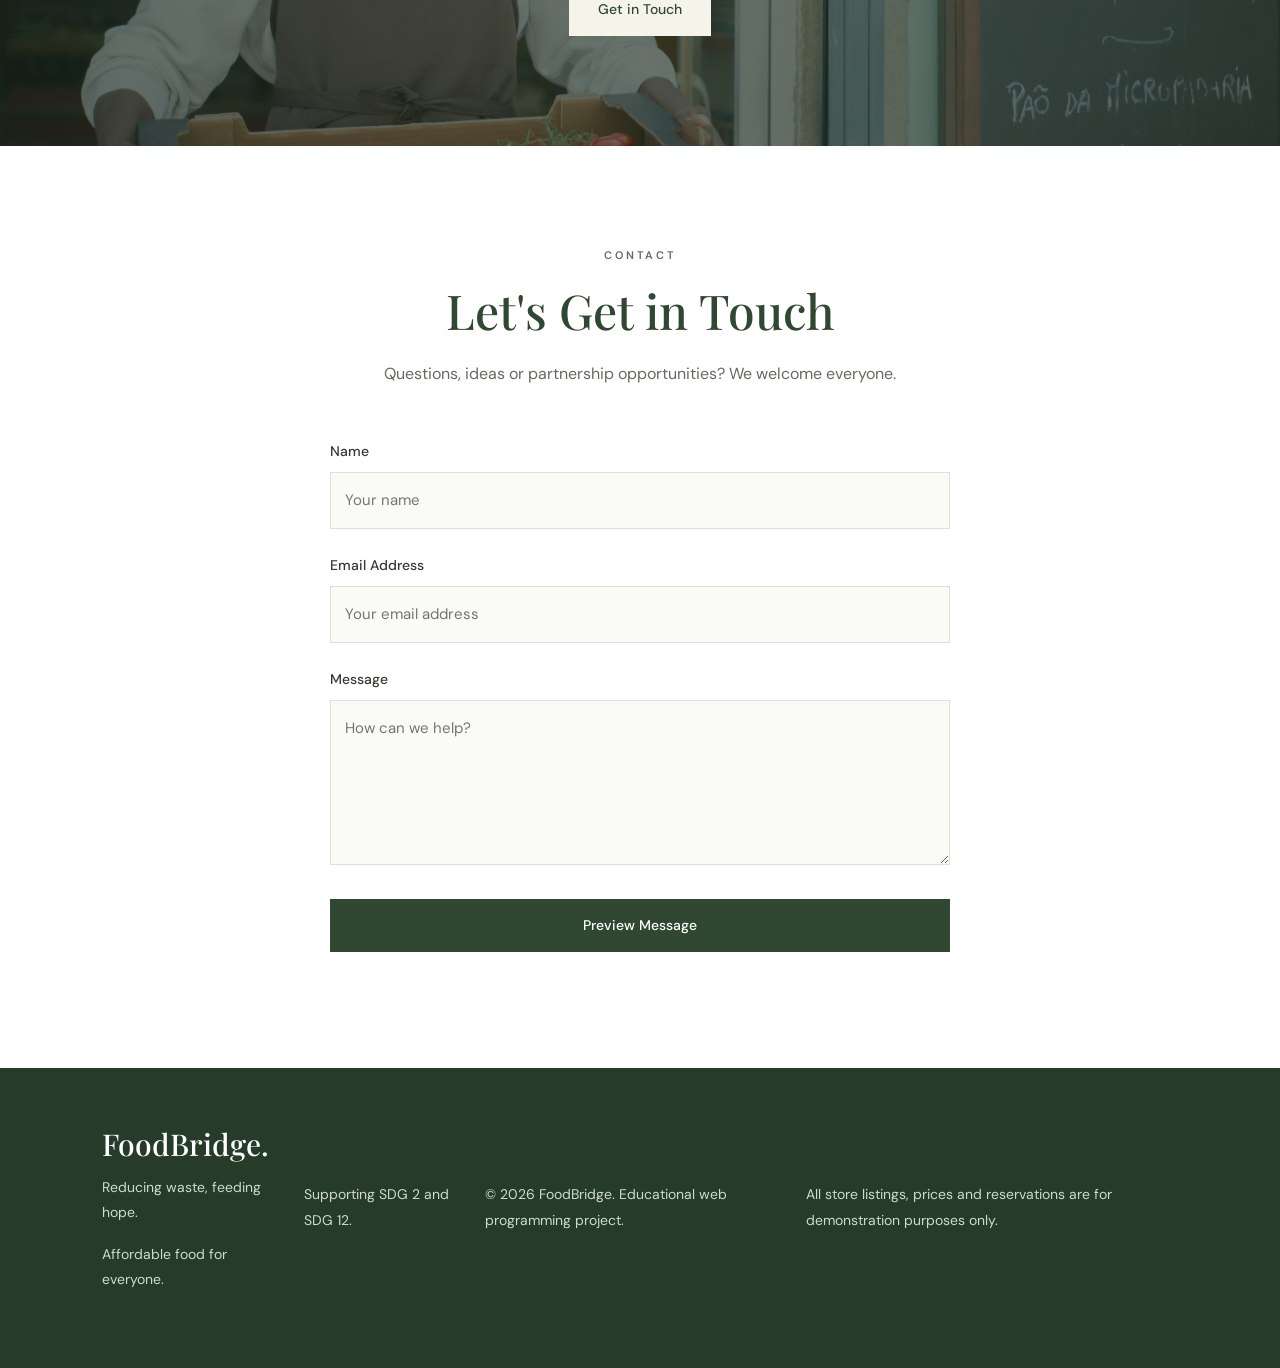
==== commit d7668cc2: "Update index.html" ====
--- a/index.html
+++ b/index.html
@@ -4,24 +4,18 @@
 <head>
     <meta charset="UTF-8">
     <meta name="viewport" content="width=device-width, initial-scale=1.0">
-
     <title>FoodBridge | Reducing Waste, Feeding Hope</title>
 
     <link rel="preconnect" href="https://fonts.googleapis.com">
     <link rel="preconnect" href="https://fonts.gstatic.com" crossorigin>
-
     <link href="https://fonts.googleapis.com/css2?family=DM+Sans:wght@400;500;600;700&family=Playfair+Display:wght@400;500;600&display=swap" rel="stylesheet">
-
     <link rel="stylesheet" href="style.css">
 </head>
 
 <body>
 
-    <!-- Navigation -->
-
     <header>
         <nav class="navbar">
-
             <a href="#home" class="logo">FoodBridge.</a>
 
             <ul class="nav-links">
@@ -33,7 +27,6 @@
             </ul>
 
             <a href="#food" class="nav-button">Find a Meal</a>
-
         </nav>
     </header>
 
@@ -42,25 +35,20 @@
         <!-- Homepage -->
 
         <section id="home" class="hero">
-
             <div class="hero-content">
 
                 <h1>Reducing waste,<br>feeding hope.</h1>
 
                 <p>
                     Good food shouldn't go to waste.
-                    Discover surplus meals from local eateries
-                    and enjoy delicious food at affordable prices.
+                    Discover delicious surplus meals at around 70% off.
+                    Affordable food for everyone, a better future for all.
                 </p>
 
                 <a href="#food" class="btn">Find Food</a>
-
-                <a href="#about" class="btn-outline">
-                    Learn More
-                </a>
-
-            </div>
-
+                <a href="#about" class="btn-outline">Learn More</a>
+
+            </div>
         </section>
 
 
@@ -75,9 +63,10 @@
                 <h2>Good food deserves a second chance.</h2>
 
                 <p>
-                    FoodBridge aims to connect local food businesses
-                    with people looking for affordable meals,
-                    creating a more sustainable food community.
+                    FoodBridge connects local food businesses with
+                    everyone looking for affordable meals.
+                    We believe good food should be accessible to all,
+                    regardless of age, occupation, or background.
                 </p>
 
             </div>
@@ -94,7 +83,7 @@
 
                     <p>
                         Find your favorite meals and explore
-                        our reservation process.
+                        our simple reservation process.
                     </p>
 
                 </article>
@@ -105,11 +94,12 @@
                          alt="Local food business"
                          loading="lazy">
 
-                    <h3>Available Inventory</h3>
-
-                    <p>
-                        Browse food listings, prices,
-                        and available portions in one place.
+                    <h3>Affordable Food for All</h3>
+
+                    <p>
+                        Enjoy surplus food at approximately
+                        70% off the original price.
+                        Everyone is welcome.
                     </p>
 
                 </article>
@@ -123,8 +113,9 @@
                     <h3>Support Sustainability</h3>
 
                     <p>
-                        Make more responsible food choices
-                        and help reduce unnecessary waste.
+                        Make responsible food choices,
+                        support local businesses,
+                        and reduce unnecessary food waste.
                     </p>
 
                 </article>
@@ -150,7 +141,7 @@
 
                 <span class="eyebrow">OUR MISSION</span>
 
-                <h2>Dedicated to Ending Hunger</h2>
+                <h2>Making Good Food Accessible to Everyone</h2>
 
                 <p>
                     Food should bring people together,
@@ -158,9 +149,14 @@
                 </p>
 
                 <p>
-                    We believe that making better use of surplus
-                    food can improve access to affordable meals
-                    and support a more sustainable future.
+                    Our mission is to make affordable food accessible
+                    to everyone while helping local businesses
+                    reduce unnecessary food waste.
+                </p>
+
+                <p>
+                    Together, we can build a more inclusive
+                    and sustainable food community.
                 </p>
 
                 <a href="#food" class="btn">Explore Food</a>
@@ -178,10 +174,12 @@
 
                 <span class="eyebrow">FIND FOOD</span>
 
-                <h2>Find Your Next Meal</h2>
-
-                <p>
-                    Discover delicious food at better prices.
+                <h2>Save More. Waste Less.</h2>
+
+                <p>
+                    Discover delicious surplus food at around
+                    70% off the original price.
+                    Great food, better prices, and less waste.
                 </p>
 
             </div>
@@ -193,8 +191,7 @@
                        placeholder="Search meals or stores"
                        aria-label="Search meals or stores">
 
-                <select id="regionFilter"
-                        aria-label="Location">
+                <select id="regionFilter" aria-label="Location">
 
                     <option value="all">All Locations</option>
                     <option value="Taipei">Taipei</option>
@@ -203,8 +200,7 @@
 
                 </select>
 
-                <select id="categoryFilter"
-                        aria-label="Food category">
+                <select id="categoryFilter" aria-label="Food category">
 
                     <option value="all">All Categories</option>
                     <option value="Meals">Meals</option>
@@ -215,7 +211,9 @@
             </div>
 
             <p class="availability-note">
-                Explore our sample menu. Online ordering is coming soon.
+                Everyone is welcome. Explore our sample menu
+                and reservation preview.
+                No actual orders or payments are processed.
             </p>
 
             <div id="foodList" class="food-grid"></div>
@@ -248,8 +246,8 @@
                     <h3>Browse</h3>
 
                     <p>
-                        Discover food from local bakeries
-                        and eateries.
+                        Discover surplus food from
+                        local bakeries and eateries.
                     </p>
 
                 </article>
@@ -261,8 +259,8 @@
                     <h3>Choose</h3>
 
                     <p>
-                        Select a meal and check its price
-                        and pickup information.
+                        Select your favorite meal
+                        and enjoy approximately 70% off.
                     </p>
 
                 </article>
@@ -274,7 +272,8 @@
                     <h3>Reserve</h3>
 
                     <p>
-                        Preview the online reservation process.
+                        Preview the simple online
+                        reservation process.
                     </p>
 
                 </article>
@@ -286,8 +285,9 @@
                     <h3>Pick Up</h3>
 
                     <p>
-                        Once ordering launches, collect your
-                        meal during the scheduled pickup period.
+                        Once ordering launches,
+                        collect your meal during
+                        the scheduled pickup period.
                     </p>
 
                 </article>
@@ -307,25 +307,37 @@
 
                 <h2>Every Meal Makes a Difference</h2>
 
-                <p>Explore the potential impact of saving surplus food.</p>
+                <p>
+                    Explore the potential environmental
+                    and financial benefits of saving surplus food.
+                </p>
 
             </div>
 
             <div class="impact-grid">
 
                 <div>
+
                     <h3 id="savedMeals">0</h3>
+
                     <p>Meals Selected</p>
+
                 </div>
 
                 <div>
+
                     <h3><span id="savedWaste">0.00</span> kg</h3>
+
                     <p>Potential Food Waste Avoided</p>
+
                 </div>
 
                 <div>
+
                     <h3>NT$<span id="savedMoney">0</span></h3>
+
                     <p>Estimated Savings</p>
+
                 </div>
 
             </div>
@@ -359,7 +371,8 @@
 
                         <p>
                             Supporting access to affordable food
-                            and raising awareness of food insecurity.
+                            for everyone and raising awareness
+                            of food insecurity.
                         </p>
 
                     </div>
@@ -401,7 +414,8 @@
                 <h2>Explore Our Store Listings</h2>
 
                 <p>
-                    From freshly baked bread to delicious meals.
+                    Support local businesses and discover
+                    affordable food for everyone.
                 </p>
 
             </div>
@@ -476,8 +490,8 @@
 
                 <p>
                     Give surplus food a second chance.
-                    Connect with your community and make
-                    the most of every meal.
+                    Offer affordable meals, reduce food waste,
+                    and connect with your local community.
                 </p>
 
                 <a href="#contact" class="btn">Get in Touch</a>
@@ -499,6 +513,7 @@
 
                 <p>
                     Questions, ideas or partnership opportunities?
+                    We welcome everyone.
                 </p>
 
             </div>
@@ -553,23 +568,23 @@
 
                 <p>Reducing waste, feeding hope.</p>
 
-            </div>
-
-            <div class="footer-links">
-
-                <a href="#home">Home</a>
-                <a href="#about">About Us</a>
-                <a href="#food">Find Food</a>
-                <a href="#stores">For Stores</a>
-                <a href="#contact">Contact</a>
-
-            </div>
-
-        </div>
-
-        <div class="footer-bottom">
-
-            <p>&copy; 2026 FoodBridge. All rights reserved.</p>
+                <p>Affordable food for everyone.</p>
+
+            </div>
+
+            <p>
+                Supporting SDG 2 and SDG 12.
+            </p>
+
+            <p>
+                &copy; 2026 FoodBridge.
+                Educational web programming project.
+            </p>
+
+            <p>
+                All store listings, prices and reservations
+                are for demonstration purposes only.
+            </p>
 
         </div>
 
--- a/style.css
+++ b/style.css
@@ -7,7 +7,7 @@
     --cream: #f6f3ea;
     --white: #ffffff;
     --text: #343b32;
-    --muted: #73776d;
+    --muted: #656b61;
     --border: #dedfd6;
 }
 
@@ -19,7 +19,7 @@
 
 html {
     scroll-behavior: smooth;
-    scroll-padding-top: 90px;
+    scroll-padding-top: 100px;
 }
 
 body {
@@ -90,10 +90,6 @@
     font-weight: 600;
     color: var(--green);
     white-space: nowrap;
-}
-
-.logo span {
-    color: var(--olive);
 }
 
 .nav-links {
@@ -131,9 +127,9 @@
         linear-gradient(
             90deg,
             rgba(22, 35, 23, 0.76),
-            rgba(22, 35, 23, 0.12)
+            rgba(22, 35, 23, 0.18)
         ),
-        url("images/hero.jpg");
+        url("hero.jpg");
     background-size: cover;
     background-position: center;
     background-color: var(--green);
@@ -211,7 +207,7 @@
     color: var(--green);
 }
 
-/* Section Layout */
+/* General Sections */
 
 .section {
     padding: 100px 8%;
@@ -311,7 +307,7 @@
 
 .filter-bar {
     max-width: 1200px;
-    margin: 0 auto 40px;
+    margin: 0 auto 25px;
     display: grid;
     grid-template-columns: 2fr 1fr 1fr;
     gap: 15px;
@@ -333,6 +329,21 @@
 select:focus,
 textarea:focus {
     border-color: var(--green);
+    outline: 2px solid var(--olive);
+    outline-offset: 2px;
+}
+
+a:focus-visible,
+button:focus-visible {
+    outline: 2px solid var(--olive);
+    outline-offset: 4px;
+}
+
+.availability-note {
+    text-align: center;
+    color: var(--muted);
+    font-size: 13px;
+    margin-bottom: 25px;
 }
 
 .food-grid {
@@ -347,17 +358,14 @@
     background: white;
     border: 1px solid #e7e7df;
     overflow: hidden;
+    display: flex;
+    flex-direction: column;
 }
 
 .food-image {
     width: 100%;
     height: 245px;
-    object-fit: cover;
     background: #e6e9de;
-    display: flex;
-    justify-content: center;
-    align-items: center;
-    font-size: 65px;
     overflow: hidden;
 }
 
@@ -365,10 +373,18 @@
     height: 100%;
     width: 100%;
     object-fit: cover;
+    transition: transform 0.4s ease;
+}
+
+.food-card:hover .food-image img {
+    transform: scale(1.03);
 }
 
 .food-content {
     padding: 24px;
+    display: flex;
+    flex-direction: column;
+    flex: 1;
 }
 
 .food-card h3 {
@@ -384,7 +400,7 @@
 }
 
 .stock {
-    display: inline-block;
+    align-self: flex-start;
     font-size: 12px;
     color: var(--green);
     background: #edf0e7;
@@ -392,6 +408,17 @@
     margin-bottom: 12px;
 }
 
+.photo-note {
+    font-size: 11px;
+    color: var(--muted);
+    margin-bottom: 10px;
+}
+
+.price-row {
+    margin-top: 15px;
+    margin-bottom: 18px;
+}
+
 .price {
     color: var(--green);
     font-size: 25px;
@@ -399,7 +426,7 @@
 }
 
 .original-price {
-    color: #999999;
+    color: #777777;
     font-size: 14px;
     text-decoration: line-through;
     margin-left: 8px;
@@ -411,7 +438,7 @@
     color: white;
     border: none;
     padding: 12px;
-    margin-top: 20px;
+    margin-top: auto;
     font-size: 14px;
 }
 
@@ -420,7 +447,7 @@
 }
 
 .reserve-btn:disabled {
-    background: #b5b9b0;
+    background: #777d74;
     cursor: not-allowed;
 }
 
@@ -434,6 +461,7 @@
     text-align: center;
     color: var(--green);
     margin-top: 25px;
+    font-size: 14px;
 }
 
 /* How It Works */
@@ -478,7 +506,8 @@
 }
 
 .impact-section h2,
-.impact-section .eyebrow {
+.impact-section .eyebrow,
+.impact-section .section-heading p {
     color: var(--cream);
 }
 
@@ -513,7 +542,7 @@
     margin: 0;
 }
 
-/* Sustainable Development Goals */
+/* SDGs */
 
 .sdg-grid {
     display: grid;
@@ -597,7 +626,7 @@
             rgba(25, 40, 26, 0.65),
             rgba(25, 40, 26, 0.65)
         ),
-        url("images/partner.jpg");
+        url("partner.jpg");
     background-size: cover;
     background-position: center;
     background-color: var(--green);
@@ -646,7 +675,6 @@
     border: 1px solid var(--border);
     border-radius: 0;
     background: #fafaf7;
-    outline: none;
     font-size: 15px;
 }
 
@@ -656,6 +684,13 @@
 
 #contactForm .btn {
     width: 100%;
+}
+
+#contactStatus {
+    color: var(--muted);
+    font-size: 14px;
+    margin-top: 15px;
+    text-align: center;
 }
 
 /* Footer */
@@ -770,7 +805,7 @@
 @media (max-width: 650px) {
 
     html {
-        scroll-padding-top: 140px;
+        scroll-padding-top: 150px;
     }
 
     .navbar {
@@ -802,7 +837,7 @@
     }
 
     .hero h1 {
-        font-size: 48px;
+        font-size: 44px;
     }
 
     .hero p {
@@ -812,6 +847,7 @@
     .hero .btn,
     .hero .btn-outline {
         padding: 12px 20px;
+        margin-bottom: 10px;
     }
 
     .section {
@@ -873,7 +909,10 @@
     }
 }
 
+/* Accessibility */
+
 @media (prefers-reduced-motion: reduce) {
+
     html {
         scroll-behavior: auto;
     }
@@ -882,3 +921,25 @@
         transition: none !important;
     }
 }
+
+/* Homepage Background Fix */
+
+.hero {
+    background-image:
+        linear-gradient(
+            90deg,
+            rgba(20, 35, 23, 0.85) 0%,
+            rgba(20, 35, 23, 0.55) 45%,
+            rgba(20, 35, 23, 0.10) 100%
+        ),
+        url("https://xuziq07.github.io/FoodBridge/hero.jpg");
+
+    background-size: cover;
+    background-position: center;
+    background-repeat: no-repeat;
+}
+
+.hero-content {
+    position: relative;
+    z-index: 1;
+}
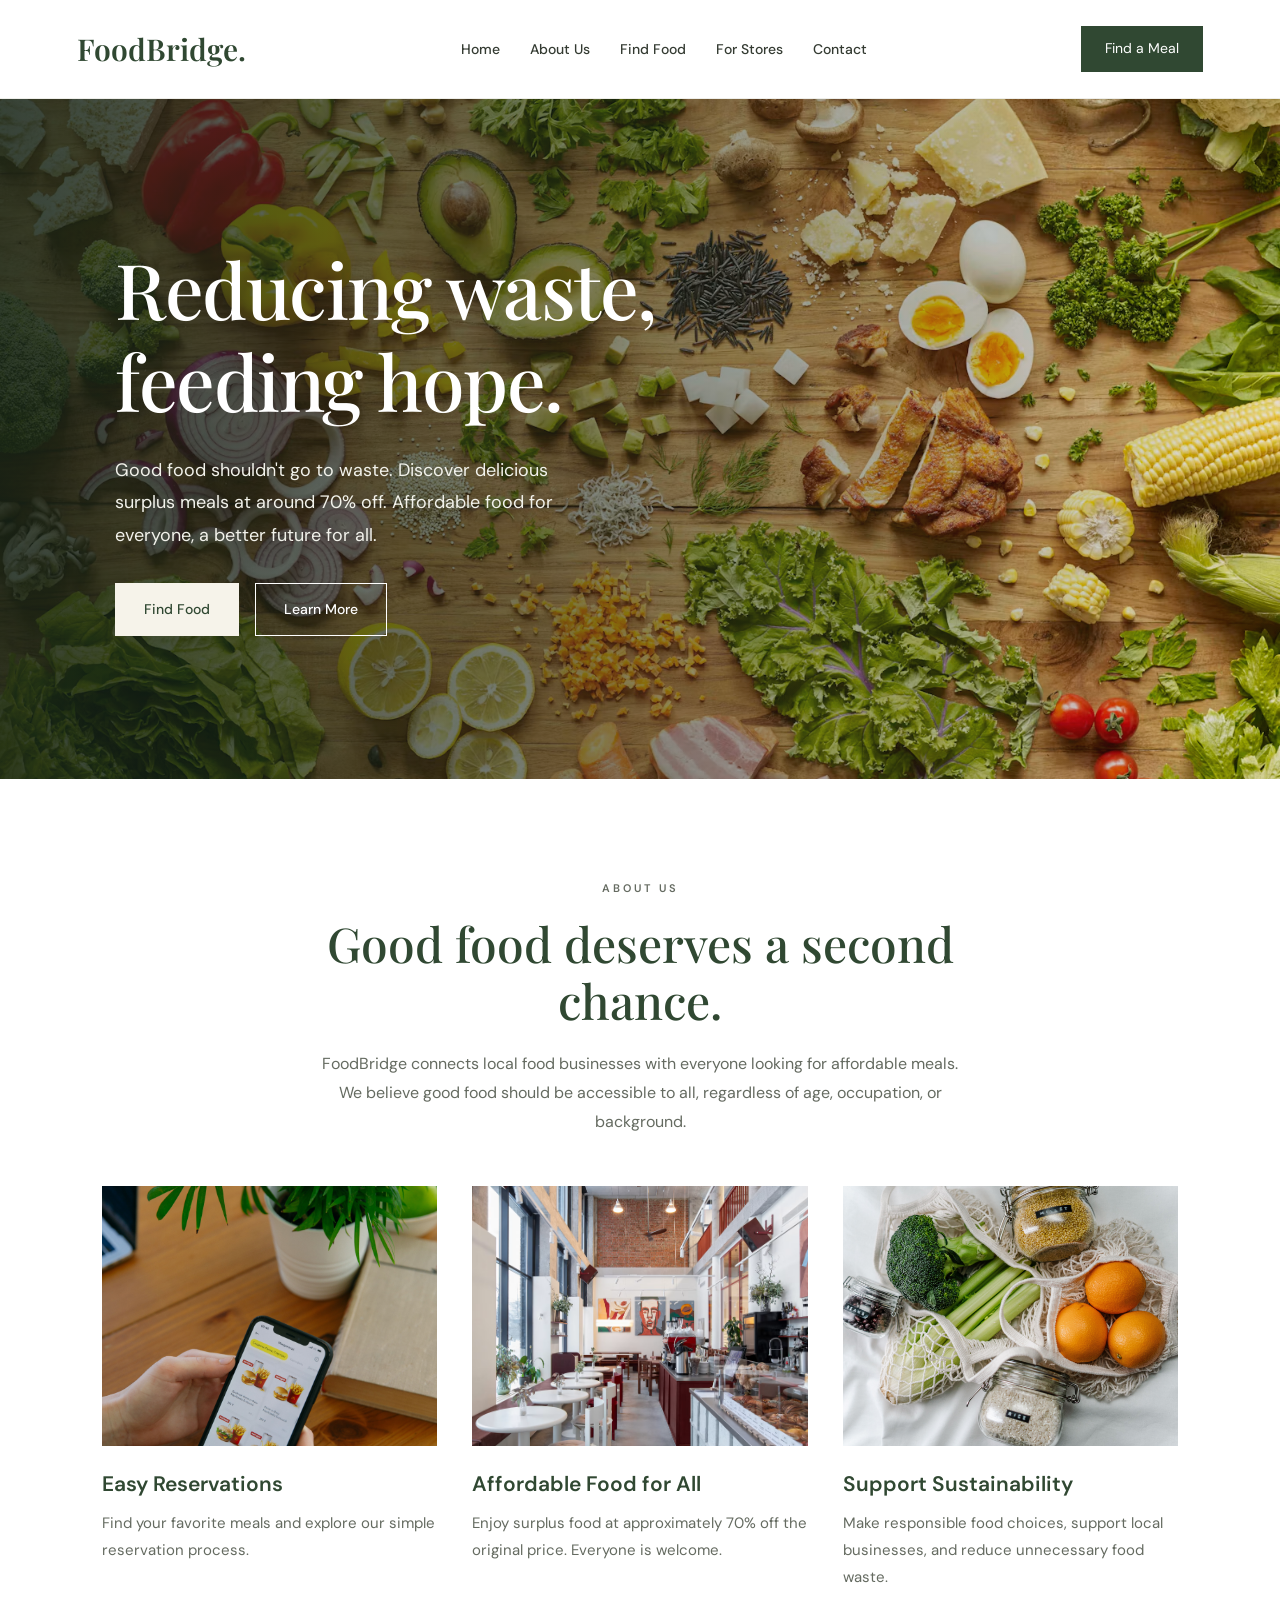
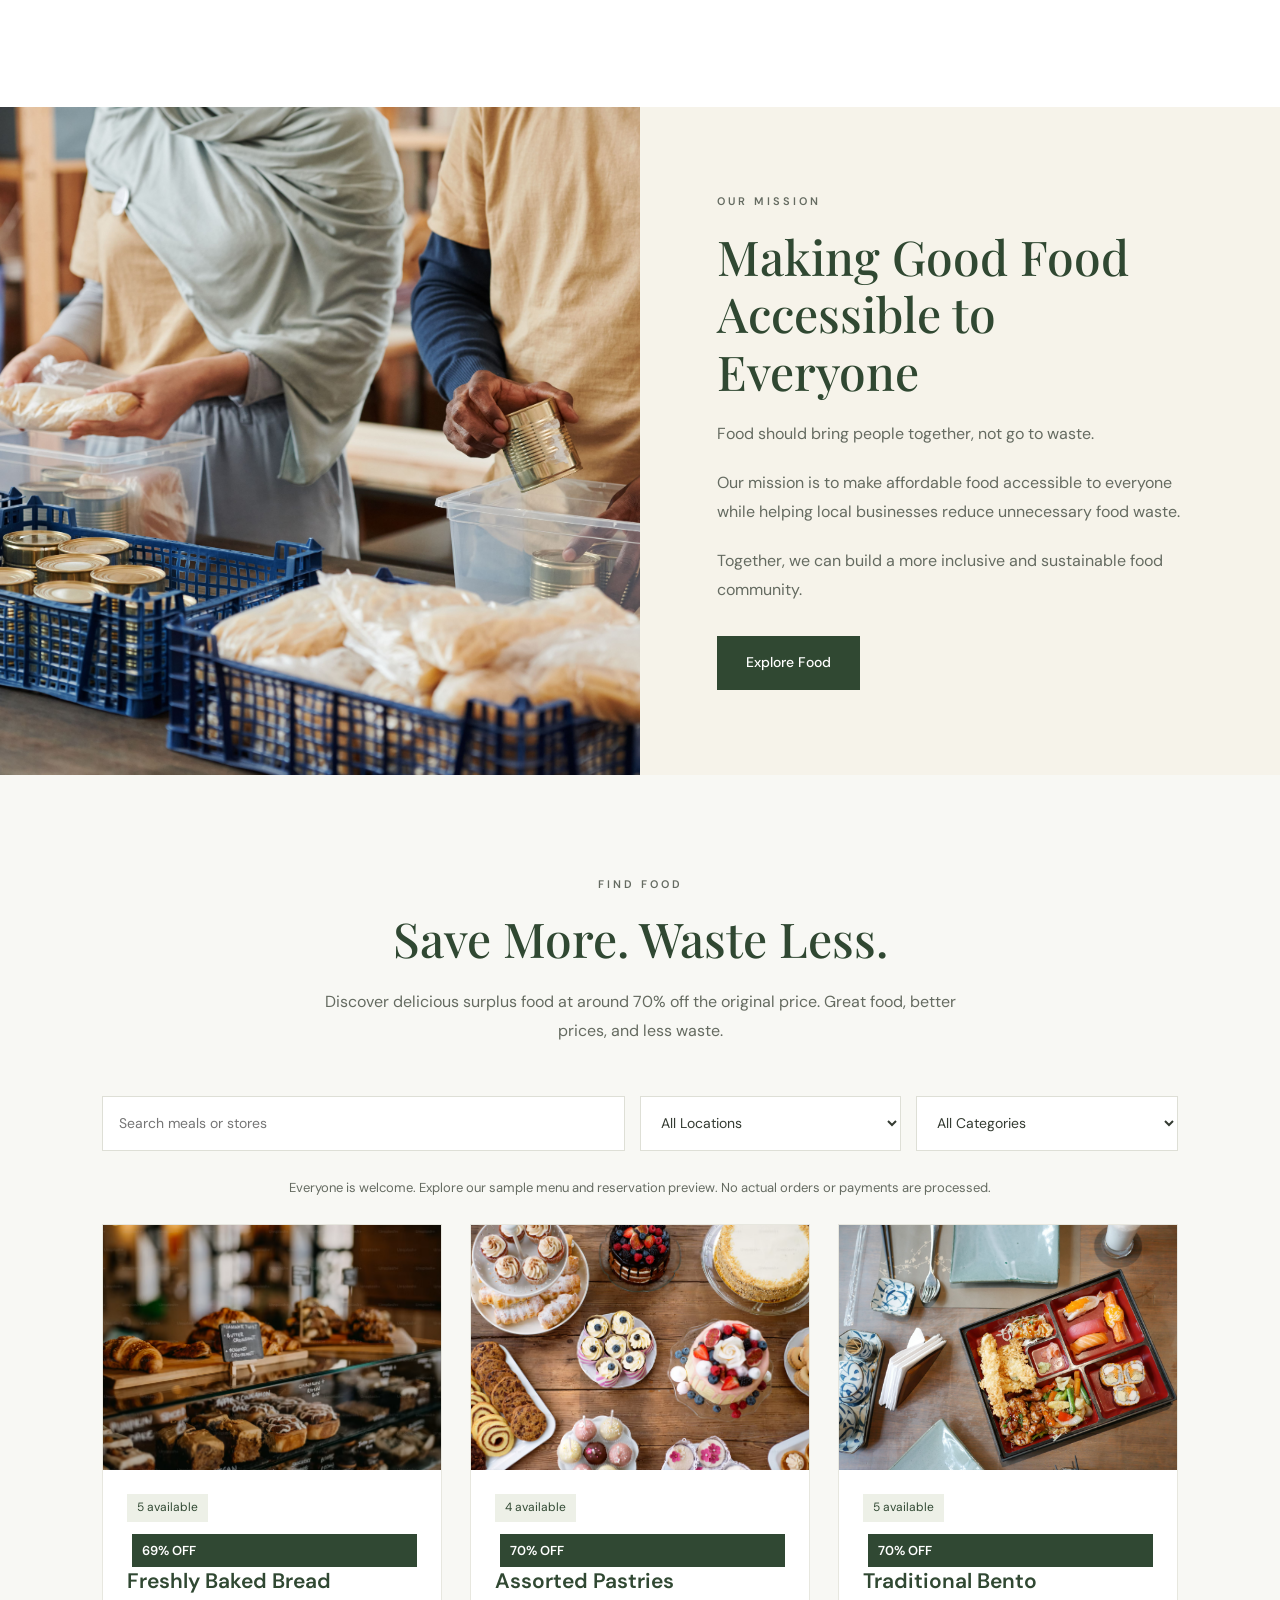
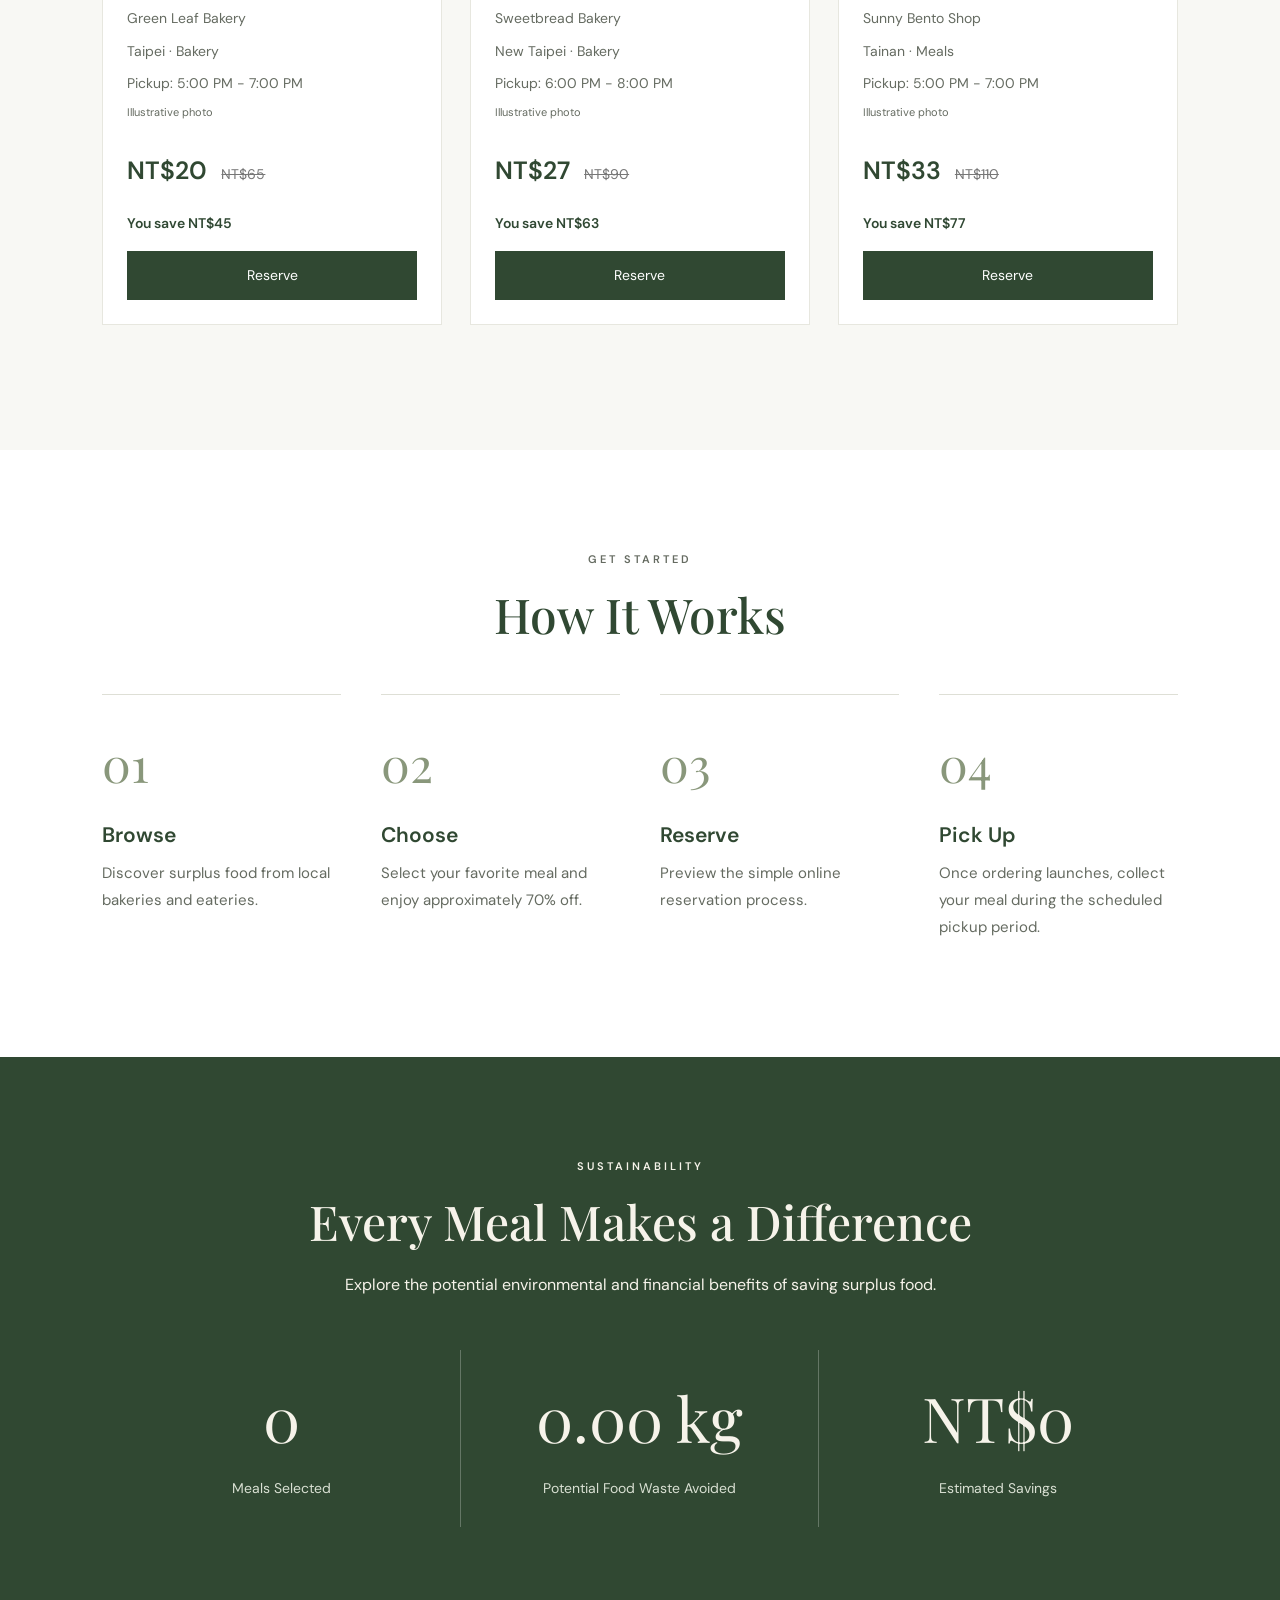
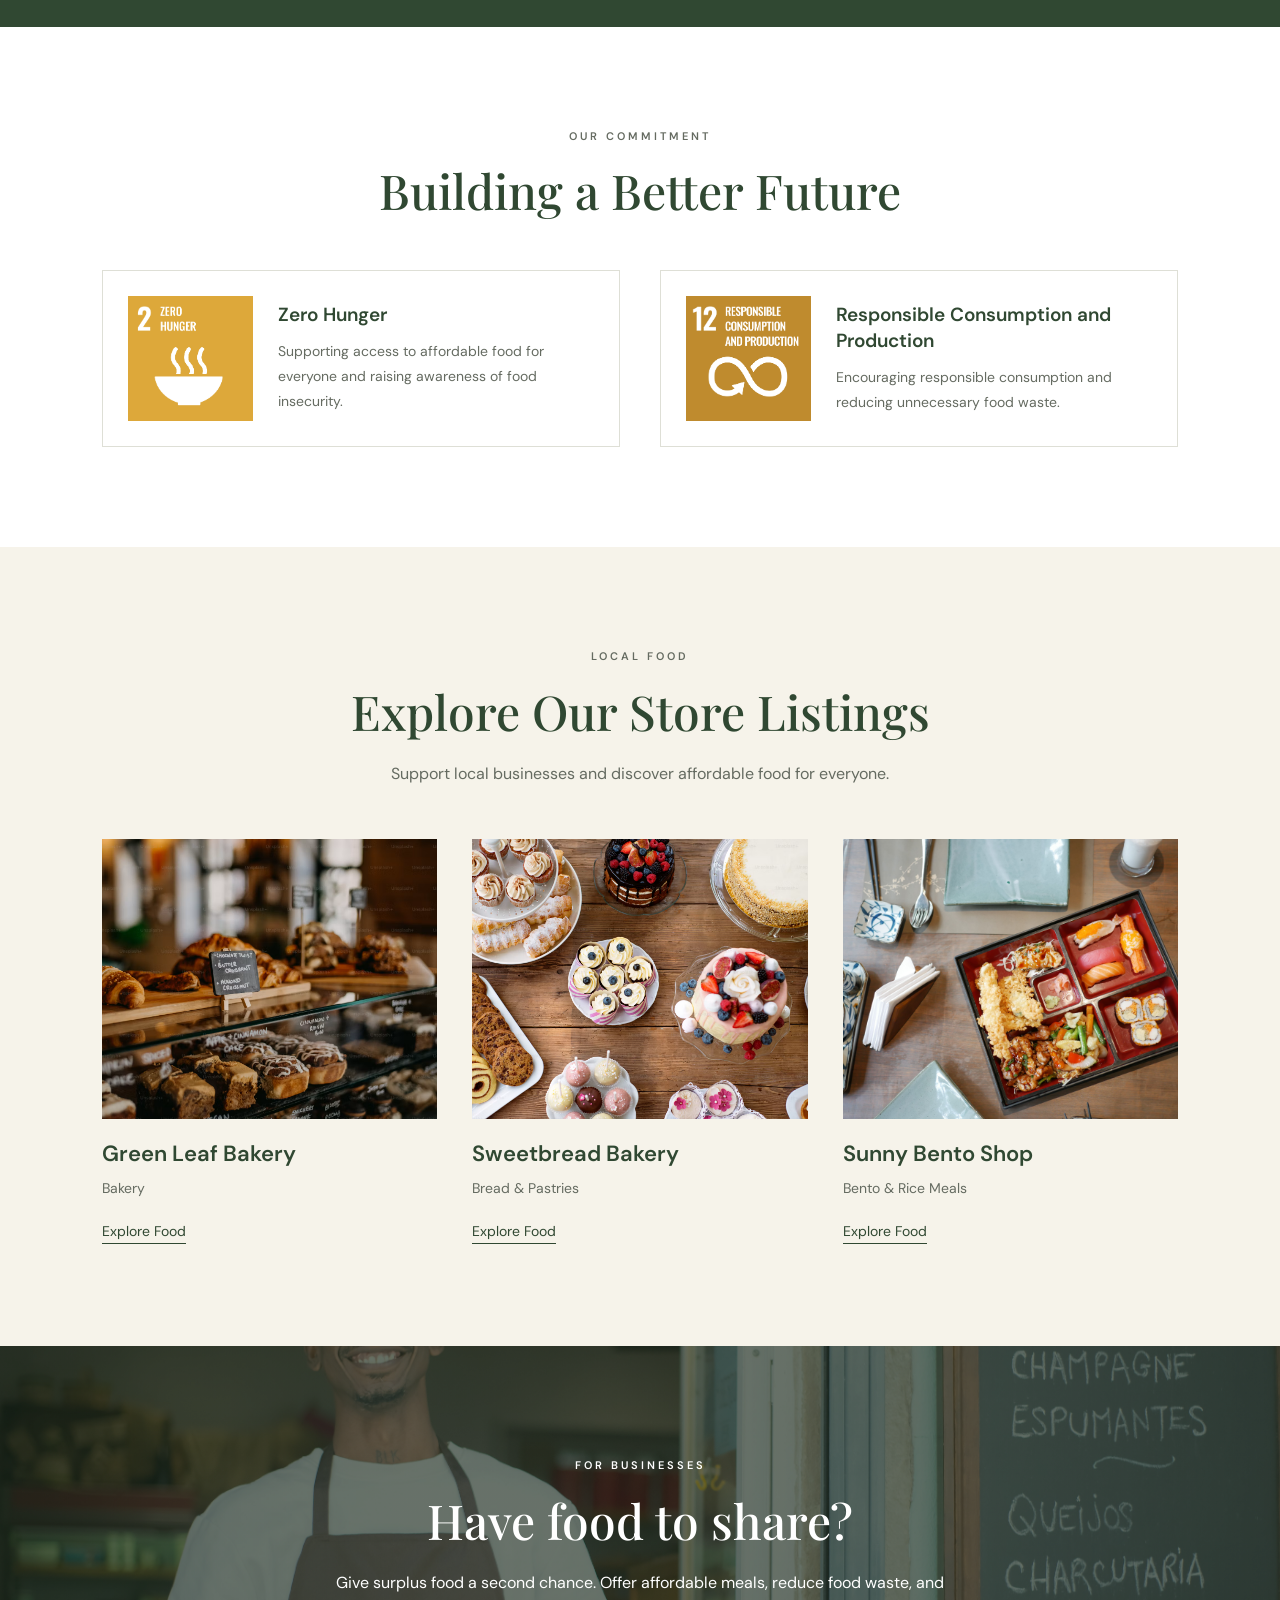
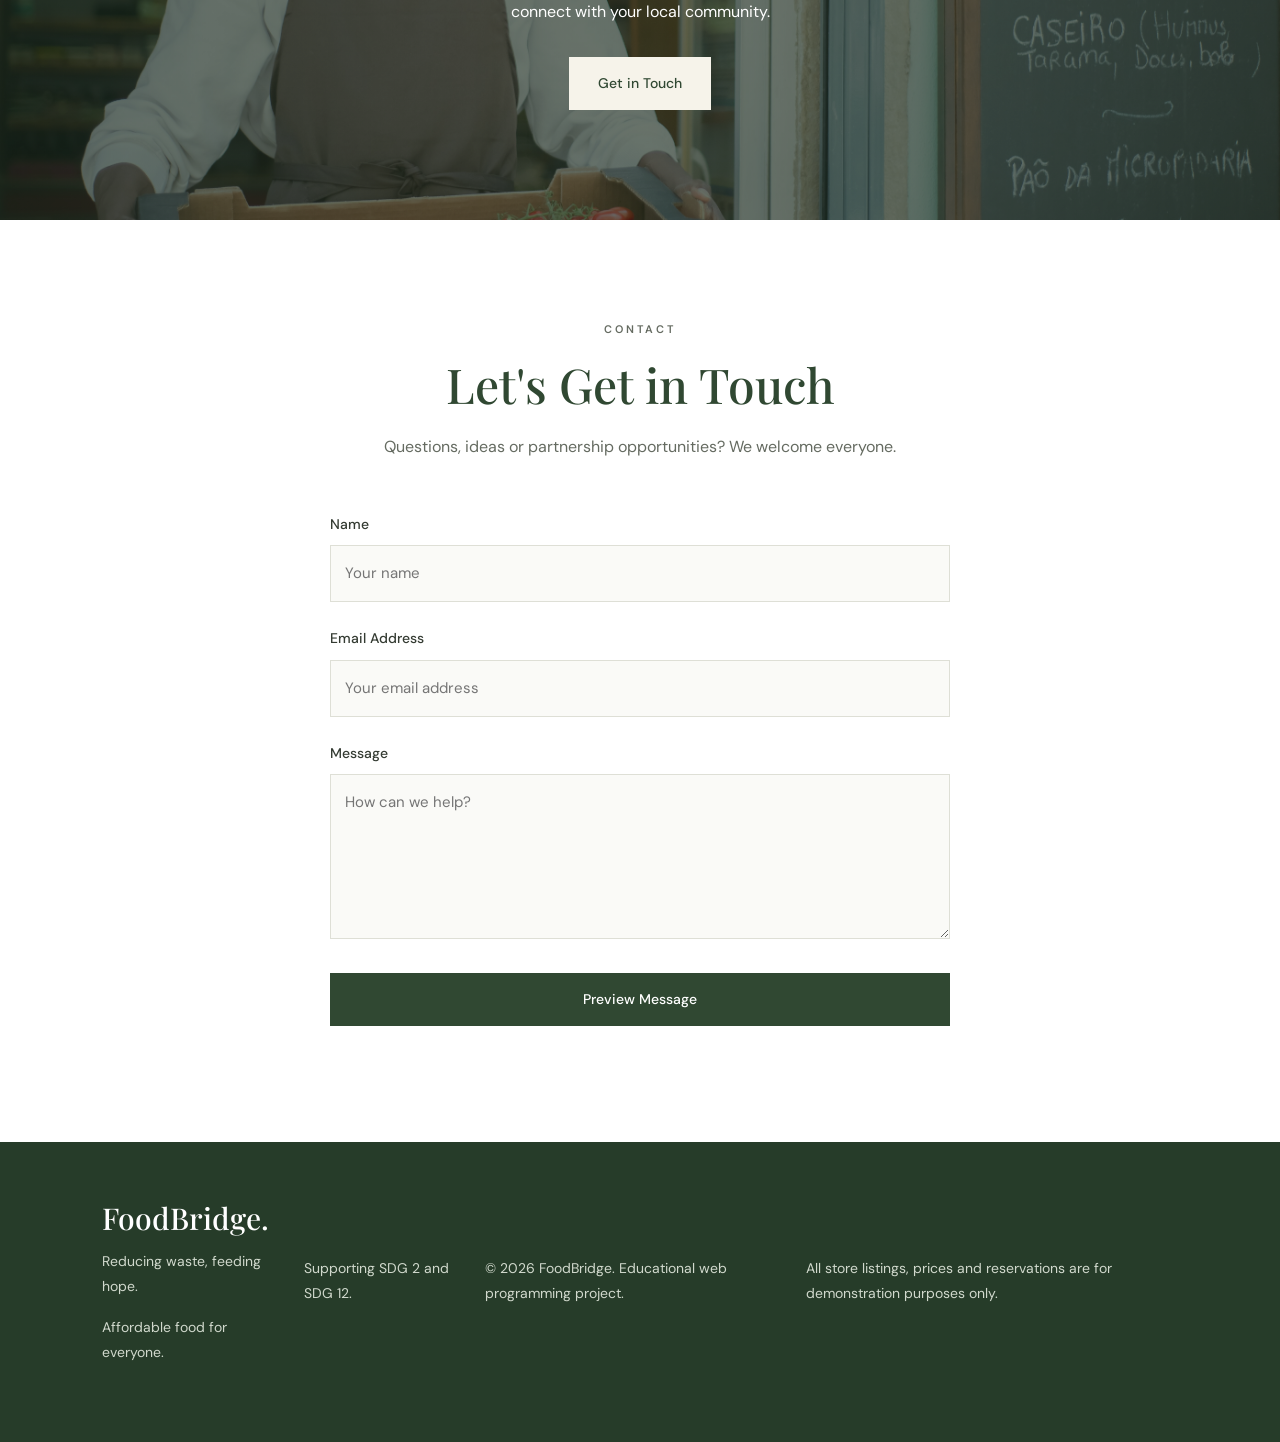
==== commit 2587e93b: "Update index.html" ====
--- a/index.html
+++ b/index.html
@@ -590,7 +590,7 @@
 
     </footer>
 
-    <script src="script.js"></script>
+    <script src="script.js?v=5"></script>
 
 </body>
 </html>
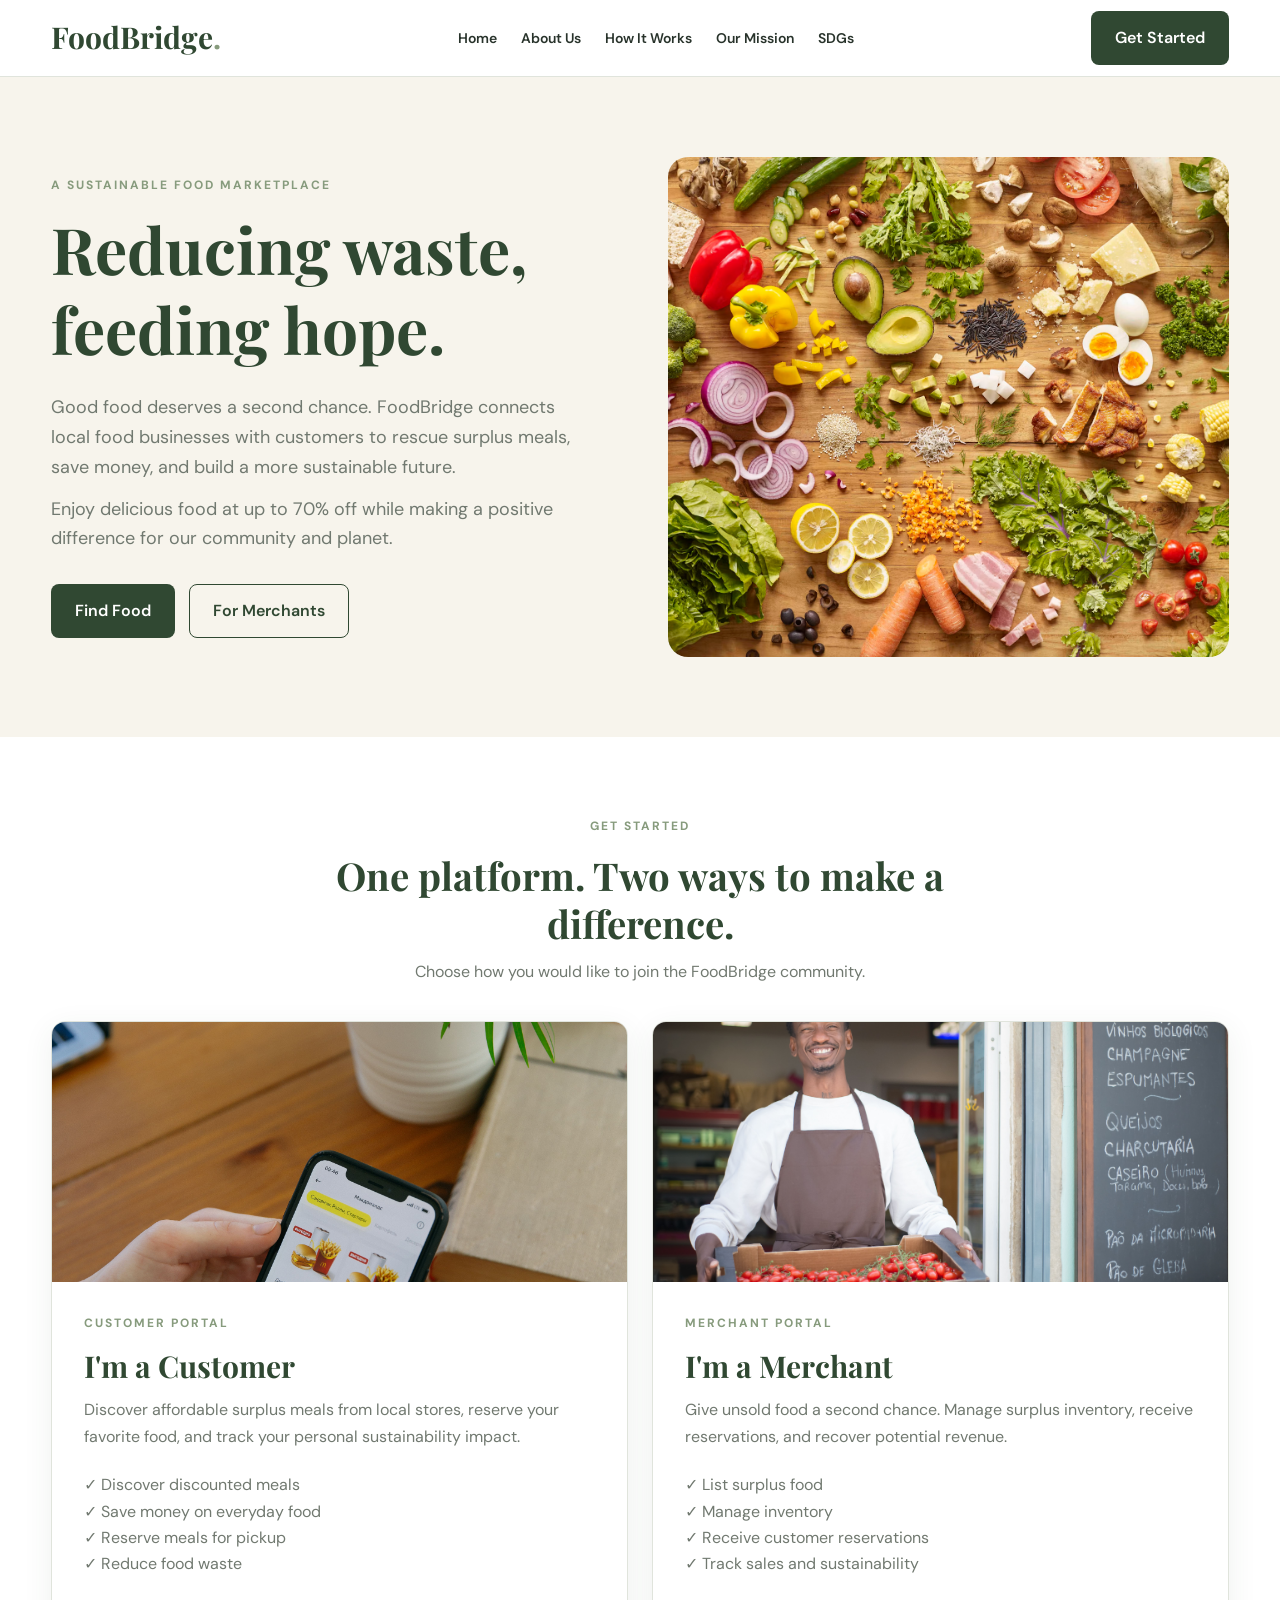
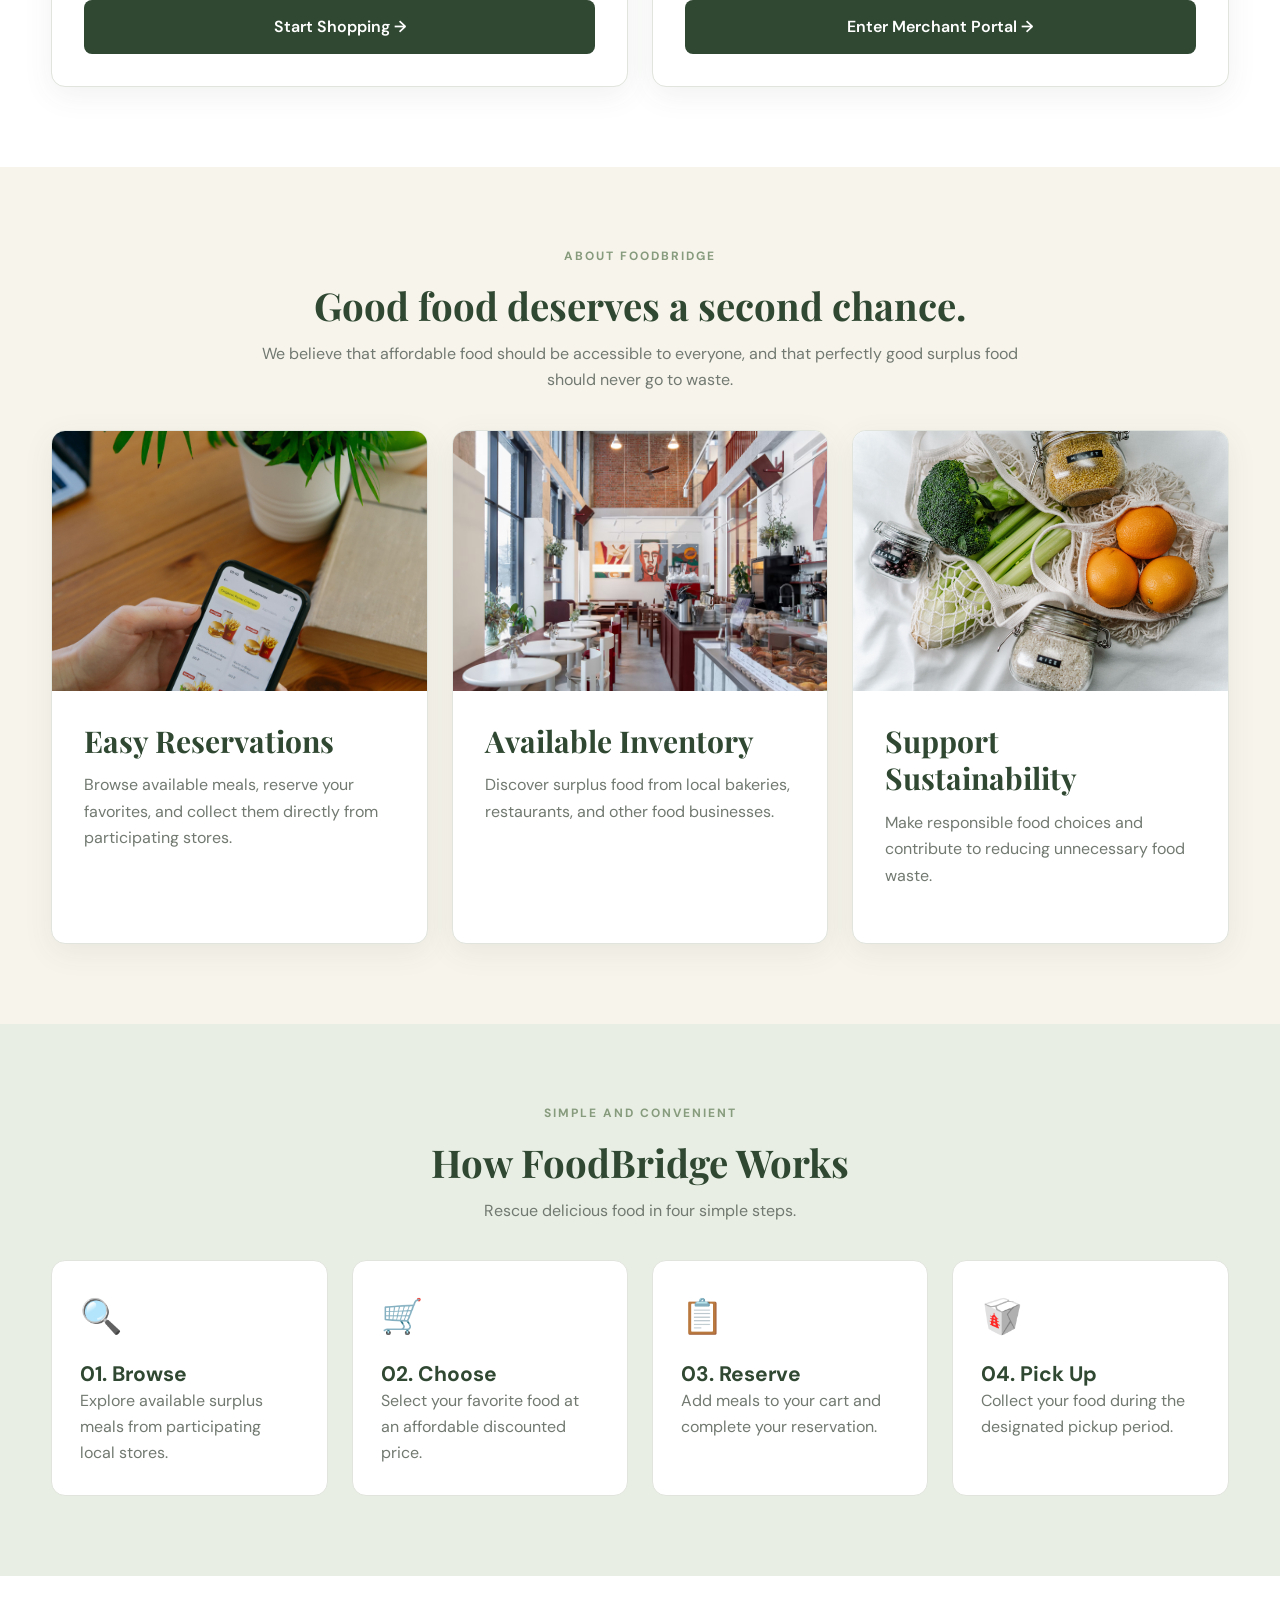
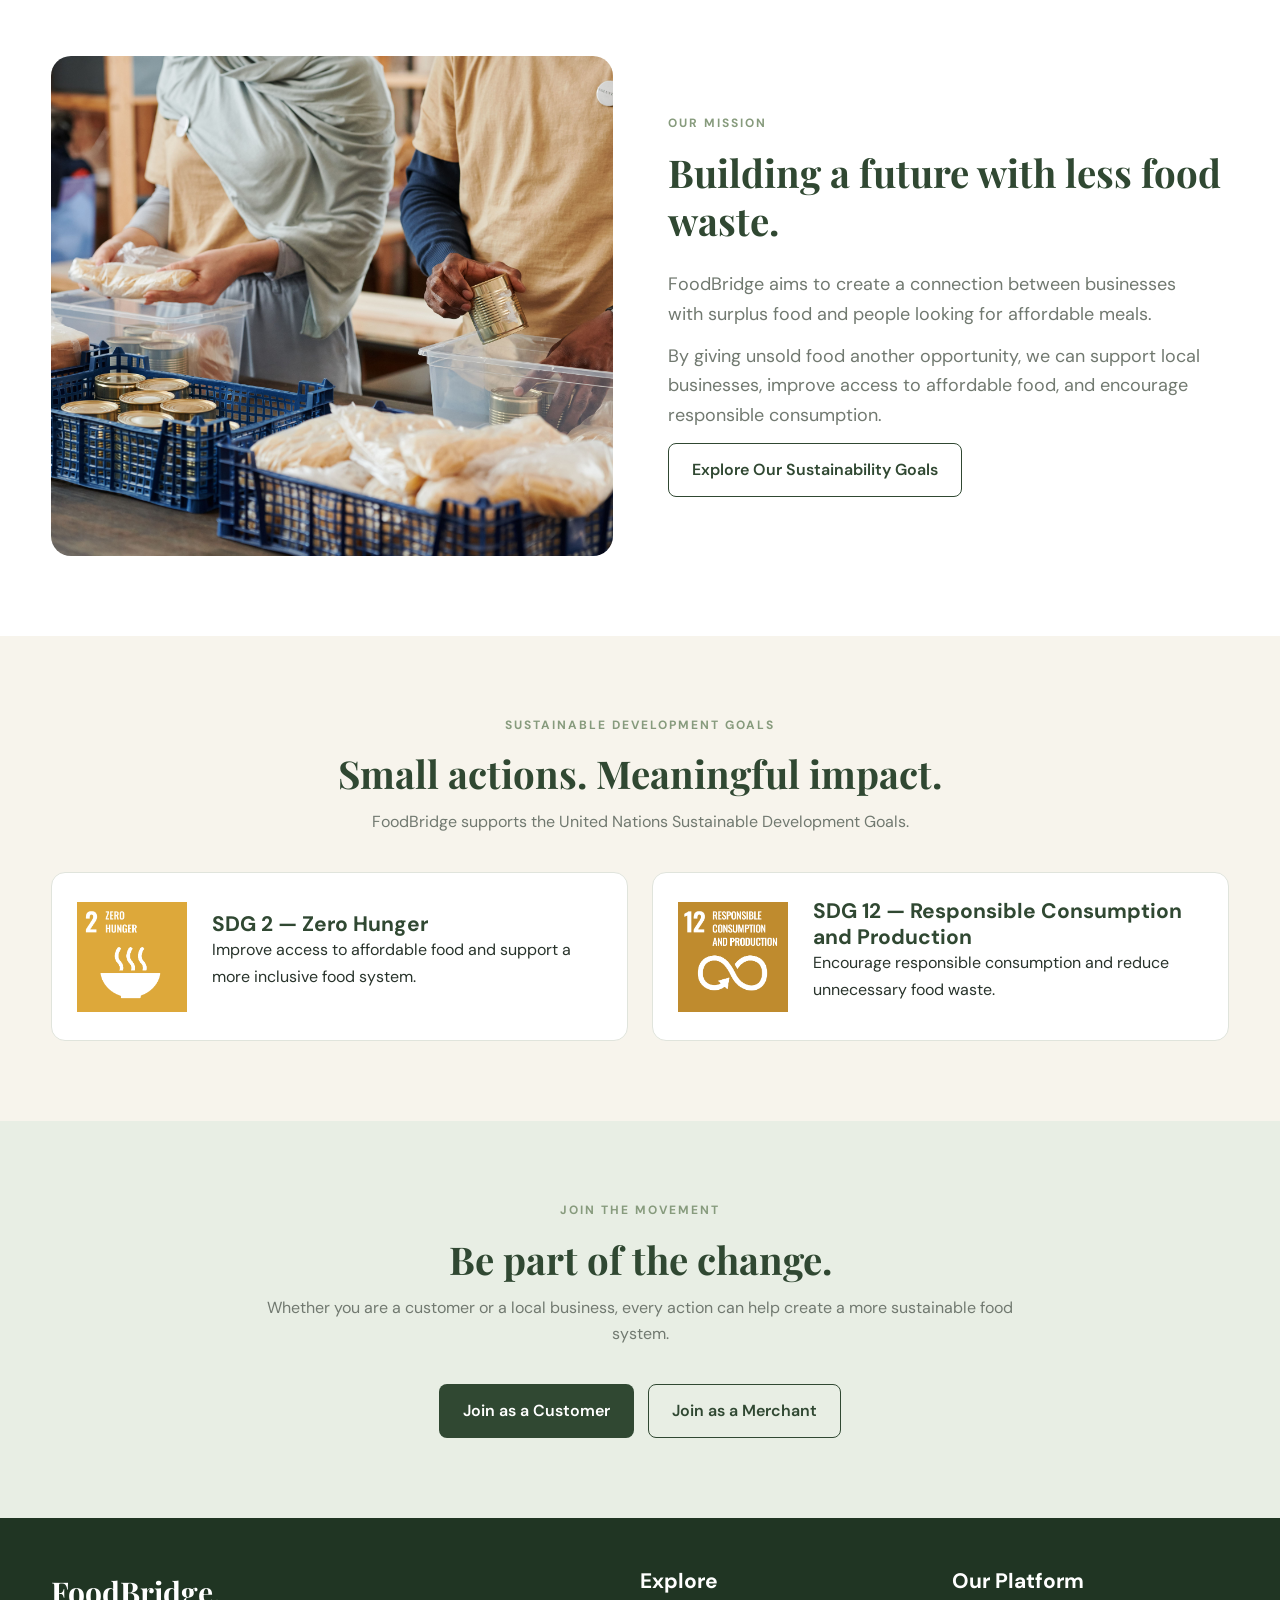
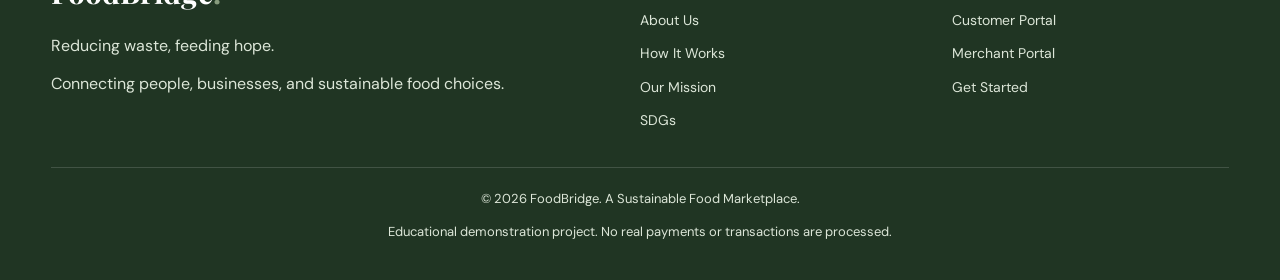
==== commit 6c20acde: "Refactor index.html for better navigation and styling Updated the HTML structure and content for imp" ====
--- a/index.html
+++ b/index.html
@@ -4,593 +4,644 @@
 <head>
     <meta charset="UTF-8">
     <meta name="viewport" content="width=device-width, initial-scale=1.0">
+
+    <meta name="description"
+          content="FoodBridge connects customers and local businesses to rescue surplus food, save money, and reduce food waste.">
+
     <title>FoodBridge | Reducing Waste, Feeding Hope</title>
 
-    <link rel="preconnect" href="https://fonts.googleapis.com">
-    <link rel="preconnect" href="https://fonts.gstatic.com" crossorigin>
-    <link href="https://fonts.googleapis.com/css2?family=DM+Sans:wght@400;500;600;700&family=Playfair+Display:wght@400;500;600&display=swap" rel="stylesheet">
-    <link rel="stylesheet" href="style.css">
+    <link rel="stylesheet" href="style-v2.css">
 </head>
 
 <body>
 
-    <header>
-        <nav class="navbar">
-            <a href="#home" class="logo">FoodBridge.</a>
-
-            <ul class="nav-links">
-                <li><a href="#home">Home</a></li>
-                <li><a href="#about">About Us</a></li>
-                <li><a href="#food">Find Food</a></li>
-                <li><a href="#stores">For Stores</a></li>
-                <li><a href="#contact">Contact</a></li>
-            </ul>
-
-            <a href="#food" class="nav-button">Find a Meal</a>
-        </nav>
+    <!-- Navigation -->
+
+    <header class="site-header">
+        <div class="container navbar">
+
+            <a href="index.html" class="logo">
+                FoodBridge<span>.</span>
+            </a>
+
+            <nav aria-label="Main navigation">
+                <ul class="nav-links">
+                    <li><a href="#home">Home</a></li>
+                    <li><a href="#about">About Us</a></li>
+                    <li><a href="#how-it-works">How It Works</a></li>
+                    <li><a href="#mission">Our Mission</a></li>
+                    <li><a href="#sdgs">SDGs</a></li>
+                </ul>
+            </nav>
+
+            <a href="#get-started" class="btn btn-primary">
+                Get Started
+            </a>
+
+        </div>
     </header>
 
+
+    <!-- Hero Section -->
+
     <main>
 
-        <!-- Homepage -->
-
-        <section id="home" class="hero">
-            <div class="hero-content">
-
-                <h1>Reducing waste,<br>feeding hope.</h1>
+        <section class="hero" id="home">
+            <div class="container hero-grid">
+
+                <div class="hero-content">
+
+                    <div class="eyebrow">
+                        A Sustainable Food Marketplace
+                    </div>
+
+                    <h1>
+                        Reducing waste,<br>
+                        feeding hope.
+                    </h1>
+
+                    <p>
+                        Good food deserves a second chance.
+                        FoodBridge connects local food businesses
+                        with customers to rescue surplus meals,
+                        save money, and build a more sustainable future.
+                    </p>
+
+                    <p>
+                        Enjoy delicious food at up to 70% off
+                        while making a positive difference
+                        for our community and planet.
+                    </p>
+
+                    <div class="hero-actions">
+
+                        <a href="customer/index.html"
+                           class="btn btn-primary">
+                            Find Food
+                        </a>
+
+                        <a href="merchant/index.html"
+                           class="btn btn-outline">
+                            For Merchants
+                        </a>
+
+                    </div>
+
+                </div>
+
+                <div>
+                    <img src="hero.jpg"
+                         class="hero-image"
+                         alt="Fresh and delicious food">
+                </div>
+
+            </div>
+        </section>
+
+
+        <!-- Choose Your Role -->
+
+        <section class="section section-white" id="get-started">
+
+            <div class="container">
+
+                <div class="section-heading center">
+
+                    <div class="eyebrow">
+                        Get Started
+                    </div>
+
+                    <h2>
+                        One platform. Two ways to make a difference.
+                    </h2>
+
+                    <p>
+                        Choose how you would like to join
+                        the FoodBridge community.
+                    </p>
+
+                </div>
+
+                <div class="grid-2">
+
+                    <!-- Customer -->
+
+                    <article class="role-card">
+
+                        <img src="reservation.jpg"
+                             alt="Customers discovering affordable food">
+
+                        <div class="role-content">
+
+                            <div class="eyebrow">
+                                Customer Portal
+                            </div>
+
+                            <h3>I'm a Customer</h3>
+
+                            <p>
+                                Discover affordable surplus meals
+                                from local stores, reserve your
+                                favorite food, and track your
+                                personal sustainability impact.
+                            </p>
+
+                            <p>
+                                ✓ Discover discounted meals<br>
+                                ✓ Save money on everyday food<br>
+                                ✓ Reserve meals for pickup<br>
+                                ✓ Reduce food waste
+                            </p>
+
+                            <a href="customer/index.html"
+                               class="btn btn-primary btn-block">
+                                Start Shopping →
+                            </a>
+
+                        </div>
+
+                    </article>
+
+
+                    <!-- Merchant -->
+
+                    <article class="role-card">
+
+                        <img src="partner.jpg"
+                             alt="Local food business partner">
+
+                        <div class="role-content">
+
+                            <div class="eyebrow">
+                                Merchant Portal
+                            </div>
+
+                            <h3>I'm a Merchant</h3>
+
+                            <p>
+                                Give unsold food a second chance.
+                                Manage surplus inventory,
+                                receive reservations, and
+                                recover potential revenue.
+                            </p>
+
+                            <p>
+                                ✓ List surplus food<br>
+                                ✓ Manage inventory<br>
+                                ✓ Receive customer reservations<br>
+                                ✓ Track sales and sustainability
+                            </p>
+
+                            <a href="merchant/index.html"
+                               class="btn btn-primary btn-block">
+                                Enter Merchant Portal →
+                            </a>
+
+                        </div>
+
+                    </article>
+
+                </div>
+
+            </div>
+
+        </section>
+
+
+        <!-- About FoodBridge -->
+
+        <section class="section" id="about">
+
+            <div class="container">
+
+                <div class="section-heading center">
+
+                    <div class="eyebrow">
+                        About FoodBridge
+                    </div>
+
+                    <h2>
+                        Good food deserves a second chance.
+                    </h2>
+
+                    <p>
+                        We believe that affordable food
+                        should be accessible to everyone,
+                        and that perfectly good surplus food
+                        should never go to waste.
+                    </p>
+
+                </div>
+
+                <div class="grid-3">
+
+                    <article class="role-card">
+
+                        <img src="reservation.jpg"
+                             alt="Food reservation service"
+                             loading="lazy">
+
+                        <div class="role-content">
+
+                            <h3>Easy Reservations</h3>
+
+                            <p>
+                                Browse available meals,
+                                reserve your favorites,
+                                and collect them directly
+                                from participating stores.
+                            </p>
+
+                        </div>
+
+                    </article>
+
+                    <article class="role-card">
+
+                        <img src="bakery.jpg"
+                             alt="Available bakery products"
+                             loading="lazy">
+
+                        <div class="role-content">
+
+                            <h3>Available Inventory</h3>
+
+                            <p>
+                                Discover surplus food from
+                                local bakeries, restaurants,
+                                and other food businesses.
+                            </p>
+
+                        </div>
+
+                    </article>
+
+                    <article class="role-card">
+
+                        <img src="sustainability.jpg"
+                             alt="Sustainable food choices"
+                             loading="lazy">
+
+                        <div class="role-content">
+
+                            <h3>Support Sustainability</h3>
+
+                            <p>
+                                Make responsible food choices
+                                and contribute to reducing
+                                unnecessary food waste.
+                            </p>
+
+                        </div>
+
+                    </article>
+
+                </div>
+
+            </div>
+
+        </section>
+
+
+        <!-- How It Works -->
+
+        <section class="section section-green"
+                 id="how-it-works">
+
+            <div class="container">
+
+                <div class="section-heading center">
+
+                    <div class="eyebrow">
+                        Simple and Convenient
+                    </div>
+
+                    <h2>How FoodBridge Works</h2>
+
+                    <p>
+                        Rescue delicious food in four simple steps.
+                    </p>
+
+                </div>
+
+                <div class="grid-4">
+
+                    <article class="feature-card">
+
+                        <div class="feature-icon">🔍</div>
+
+                        <h3>01. Browse</h3>
+
+                        <p>
+                            Explore available surplus meals
+                            from participating local stores.
+                        </p>
+
+                    </article>
+
+                    <article class="feature-card">
+
+                        <div class="feature-icon">🛒</div>
+
+                        <h3>02. Choose</h3>
+
+                        <p>
+                            Select your favorite food
+                            at an affordable discounted price.
+                        </p>
+
+                    </article>
+
+                    <article class="feature-card">
+
+                        <div class="feature-icon">📋</div>
+
+                        <h3>03. Reserve</h3>
+
+                        <p>
+                            Add meals to your cart
+                            and complete your reservation.
+                        </p>
+
+                    </article>
+
+                    <article class="feature-card">
+
+                        <div class="feature-icon">🥡</div>
+
+                        <h3>04. Pick Up</h3>
+
+                        <p>
+                            Collect your food during
+                            the designated pickup period.
+                        </p>
+
+                    </article>
+
+                </div>
+
+            </div>
+
+        </section>
+
+
+        <!-- Mission -->
+
+        <section class="section section-white" id="mission">
+
+            <div class="container hero-grid">
+
+                <div>
+
+                    <img src="mission.jpg"
+                         class="hero-image"
+                         alt="Community food sustainability"
+                         loading="lazy">
+
+                </div>
+
+                <div class="hero-content">
+
+                    <div class="eyebrow">
+                        Our Mission
+                    </div>
+
+                    <h2>
+                        Building a future with less food waste.
+                    </h2>
+
+                    <br>
+
+                    <p>
+                        FoodBridge aims to create a connection
+                        between businesses with surplus food
+                        and people looking for affordable meals.
+                    </p>
+
+                    <p>
+                        By giving unsold food another opportunity,
+                        we can support local businesses,
+                        improve access to affordable food,
+                        and encourage responsible consumption.
+                    </p>
+
+                    <a href="#sdgs" class="btn btn-outline">
+                        Explore Our Sustainability Goals
+                    </a>
+
+                </div>
+
+            </div>
+
+        </section>
+
+
+        <!-- SDGs -->
+
+        <section class="section" id="sdgs">
+
+            <div class="container">
+
+                <div class="section-heading center">
+
+                    <div class="eyebrow">
+                        Sustainable Development Goals
+                    </div>
+
+                    <h2>
+                        Small actions. Meaningful impact.
+                    </h2>
+
+                    <p>
+                        FoodBridge supports the United Nations
+                        Sustainable Development Goals.
+                    </p>
+
+                </div>
+
+                <div class="grid-2">
+
+                    <article class="sdg-card">
+
+                        <img src="sdg2.png"
+                             alt="SDG 2 Zero Hunger"
+                             loading="lazy">
+
+                        <div>
+
+                            <h3>SDG 2 — Zero Hunger</h3>
+
+                            <p>
+                                Improve access to affordable food
+                                and support a more inclusive
+                                food system.
+                            </p>
+
+                        </div>
+
+                    </article>
+
+                    <article class="sdg-card">
+
+                        <img src="sdg12.png"
+                             alt="SDG 12 Responsible Consumption and Production"
+                             loading="lazy">
+
+                        <div>
+
+                            <h3>
+                                SDG 12 — Responsible Consumption
+                                and Production
+                            </h3>
+
+                            <p>
+                                Encourage responsible consumption
+                                and reduce unnecessary food waste.
+                            </p>
+
+                        </div>
+
+                    </article>
+
+                </div>
+
+            </div>
+
+        </section>
+
+
+        <!-- Call to Action -->
+
+        <section class="section section-green">
+
+            <div class="container center">
+
+                <div class="section-heading center">
+
+                    <div class="eyebrow">
+                        Join the Movement
+                    </div>
+
+                    <h2>
+                        Be part of the change.
+                    </h2>
+
+                    <p>
+                        Whether you are a customer or a local
+                        business, every action can help
+                        create a more sustainable food system.
+                    </p>
+
+                </div>
+
+                <div class="hero-actions"
+                     style="justify-content: center;">
+
+                    <a href="customer/index.html"
+                       class="btn btn-primary">
+                        Join as a Customer
+                    </a>
+
+                    <a href="merchant/index.html"
+                       class="btn btn-outline">
+                        Join as a Merchant
+                    </a>
+
+                </div>
+
+            </div>
+
+        </section>
+
+    </main>
+
+
+    <!-- Footer -->
+
+    <footer class="site-footer">
+
+        <div class="container">
+
+            <div class="footer-grid">
+
+                <div>
+
+                    <a href="index.html" class="logo">
+                        FoodBridge<span>.</span>
+                    </a>
+
+                    <p style="margin-top: 15px;">
+                        Reducing waste, feeding hope.
+                    </p>
+
+                    <p>
+                        Connecting people, businesses,
+                        and sustainable food choices.
+                    </p>
+
+                </div>
+
+                <div>
+
+                    <h3>Explore</h3>
+
+                    <div class="footer-links">
+
+                        <a href="#about">About Us</a>
+
+                        <a href="#how-it-works">
+                            How It Works
+                        </a>
+
+                        <a href="#mission">Our Mission</a>
+
+                        <a href="#sdgs">SDGs</a>
+
+                    </div>
+
+                </div>
+
+                <div>
+
+                    <h3>Our Platform</h3>
+
+                    <div class="footer-links">
+
+                        <a href="customer/index.html">
+                            Customer Portal
+                        </a>
+
+                        <a href="merchant/index.html">
+                            Merchant Portal
+                        </a>
+
+                        <a href="#get-started">
+                            Get Started
+                        </a>
+
+                    </div>
+
+                </div>
+
+            </div>
+
+            <div class="footer-bottom">
 
                 <p>
-                    Good food shouldn't go to waste.
-                    Discover delicious surplus meals at around 70% off.
-                    Affordable food for everyone, a better future for all.
+                    © 2026 FoodBridge.
+                    A Sustainable Food Marketplace.
                 </p>
 
-                <a href="#food" class="btn">Find Food</a>
-                <a href="#about" class="btn-outline">Learn More</a>
-
-            </div>
-        </section>
-
-
-        <!-- About Us -->
-
-        <section id="about" class="section">
-
-            <div class="section-heading">
-
-                <span class="eyebrow">ABOUT US</span>
-
-                <h2>Good food deserves a second chance.</h2>
-
                 <p>
-                    FoodBridge connects local food businesses with
-                    everyone looking for affordable meals.
-                    We believe good food should be accessible to all,
-                    regardless of age, occupation, or background.
+                    Educational demonstration project.
+                    No real payments or transactions are processed.
                 </p>
 
             </div>
 
-            <div class="feature-grid">
-
-                <article class="feature-card">
-
-                    <img src="reservation.jpg"
-                         alt="Online food reservations"
-                         loading="lazy">
-
-                    <h3>Easy Reservations</h3>
-
-                    <p>
-                        Find your favorite meals and explore
-                        our simple reservation process.
-                    </p>
-
-                </article>
-
-                <article class="feature-card">
-
-                    <img src="bakery.jpg"
-                         alt="Local food business"
-                         loading="lazy">
-
-                    <h3>Affordable Food for All</h3>
-
-                    <p>
-                        Enjoy surplus food at approximately
-                        70% off the original price.
-                        Everyone is welcome.
-                    </p>
-
-                </article>
-
-                <article class="feature-card">
-
-                    <img src="sustainability.jpg"
-                         alt="Sustainable food choices"
-                         loading="lazy">
-
-                    <h3>Support Sustainability</h3>
-
-                    <p>
-                        Make responsible food choices,
-                        support local businesses,
-                        and reduce unnecessary food waste.
-                    </p>
-
-                </article>
-
-            </div>
-
-        </section>
-
-
-        <!-- Our Mission -->
-
-        <section class="mission-section">
-
-            <div class="mission-image">
-
-                <img src="mission.jpg"
-                     alt="Community food sharing"
-                     loading="lazy">
-
-            </div>
-
-            <div class="mission-content">
-
-                <span class="eyebrow">OUR MISSION</span>
-
-                <h2>Making Good Food Accessible to Everyone</h2>
-
-                <p>
-                    Food should bring people together,
-                    not go to waste.
-                </p>
-
-                <p>
-                    Our mission is to make affordable food accessible
-                    to everyone while helping local businesses
-                    reduce unnecessary food waste.
-                </p>
-
-                <p>
-                    Together, we can build a more inclusive
-                    and sustainable food community.
-                </p>
-
-                <a href="#food" class="btn">Explore Food</a>
-
-            </div>
-
-        </section>
-
-
-        <!-- Find Food -->
-
-        <section id="food" class="section food-section">
-
-            <div class="section-heading">
-
-                <span class="eyebrow">FIND FOOD</span>
-
-                <h2>Save More. Waste Less.</h2>
-
-                <p>
-                    Discover delicious surplus food at around
-                    70% off the original price.
-                    Great food, better prices, and less waste.
-                </p>
-
-            </div>
-
-            <div class="filter-bar">
-
-                <input type="search"
-                       id="searchInput"
-                       placeholder="Search meals or stores"
-                       aria-label="Search meals or stores">
-
-                <select id="regionFilter" aria-label="Location">
-
-                    <option value="all">All Locations</option>
-                    <option value="Taipei">Taipei</option>
-                    <option value="New Taipei">New Taipei</option>
-                    <option value="Tainan">Tainan</option>
-
-                </select>
-
-                <select id="categoryFilter" aria-label="Food category">
-
-                    <option value="all">All Categories</option>
-                    <option value="Meals">Meals</option>
-                    <option value="Bakery">Bakery</option>
-
-                </select>
-
-            </div>
-
-            <p class="availability-note">
-                Everyone is welcome. Explore our sample menu
-                and reservation preview.
-                No actual orders or payments are processed.
-            </p>
-
-            <div id="foodList" class="food-grid"></div>
-
-            <p id="message"
-               role="status"
-               aria-live="polite"></p>
-
-        </section>
-
-
-        <!-- How It Works -->
-
-        <section id="how-it-works" class="section">
-
-            <div class="section-heading">
-
-                <span class="eyebrow">GET STARTED</span>
-
-                <h2>How It Works</h2>
-
-            </div>
-
-            <div class="steps-grid">
-
-                <article class="step">
-
-                    <span class="step-number">01</span>
-
-                    <h3>Browse</h3>
-
-                    <p>
-                        Discover surplus food from
-                        local bakeries and eateries.
-                    </p>
-
-                </article>
-
-                <article class="step">
-
-                    <span class="step-number">02</span>
-
-                    <h3>Choose</h3>
-
-                    <p>
-                        Select your favorite meal
-                        and enjoy approximately 70% off.
-                    </p>
-
-                </article>
-
-                <article class="step">
-
-                    <span class="step-number">03</span>
-
-                    <h3>Reserve</h3>
-
-                    <p>
-                        Preview the simple online
-                        reservation process.
-                    </p>
-
-                </article>
-
-                <article class="step">
-
-                    <span class="step-number">04</span>
-
-                    <h3>Pick Up</h3>
-
-                    <p>
-                        Once ordering launches,
-                        collect your meal during
-                        the scheduled pickup period.
-                    </p>
-
-                </article>
-
-            </div>
-
-        </section>
-
-
-        <!-- Environmental Impact -->
-
-        <section id="impact" class="section impact-section">
-
-            <div class="section-heading">
-
-                <span class="eyebrow">SUSTAINABILITY</span>
-
-                <h2>Every Meal Makes a Difference</h2>
-
-                <p>
-                    Explore the potential environmental
-                    and financial benefits of saving surplus food.
-                </p>
-
-            </div>
-
-            <div class="impact-grid">
-
-                <div>
-
-                    <h3 id="savedMeals">0</h3>
-
-                    <p>Meals Selected</p>
-
-                </div>
-
-                <div>
-
-                    <h3><span id="savedWaste">0.00</span> kg</h3>
-
-                    <p>Potential Food Waste Avoided</p>
-
-                </div>
-
-                <div>
-
-                    <h3>NT$<span id="savedMoney">0</span></h3>
-
-                    <p>Estimated Savings</p>
-
-                </div>
-
-            </div>
-
-        </section>
-
-
-        <!-- SDGs -->
-
-        <section id="sdgs" class="section">
-
-            <div class="section-heading">
-
-                <span class="eyebrow">OUR COMMITMENT</span>
-
-                <h2>Building a Better Future</h2>
-
-            </div>
-
-            <div class="sdg-grid">
-
-                <article class="sdg-card">
-
-                    <img src="sdg2.png"
-                         alt="SDG 2 Zero Hunger"
-                         loading="lazy">
-
-                    <div>
-
-                        <h3>Zero Hunger</h3>
-
-                        <p>
-                            Supporting access to affordable food
-                            for everyone and raising awareness
-                            of food insecurity.
-                        </p>
-
-                    </div>
-
-                </article>
-
-                <article class="sdg-card">
-
-                    <img src="sdg12.png"
-                         alt="SDG 12 Responsible Consumption and Production"
-                         loading="lazy">
-
-                    <div>
-
-                        <h3>Responsible Consumption and Production</h3>
-
-                        <p>
-                            Encouraging responsible consumption
-                            and reducing unnecessary food waste.
-                        </p>
-
-                    </div>
-
-                </article>
-
-            </div>
-
-        </section>
-
-
-        <!-- Stores -->
-
-        <section id="stores" class="section stores-section">
-
-            <div class="section-heading">
-
-                <span class="eyebrow">LOCAL FOOD</span>
-
-                <h2>Explore Our Store Listings</h2>
-
-                <p>
-                    Support local businesses and discover
-                    affordable food for everyone.
-                </p>
-
-            </div>
-
-            <div class="store-grid">
-
-                <article class="store-card">
-
-                    <img src="green-leaf.jpg"
-                         alt="Freshly baked bread"
-                         loading="lazy">
-
-                    <h3>Green Leaf Bakery</h3>
-
-                    <p>Bakery</p>
-
-                    <a href="#food"
-                       data-store="Green Leaf Bakery">
-                        Explore Food
-                    </a>
-
-                </article>
-
-                <article class="store-card">
-
-                    <img src="sweetbread.jpg"
-                         alt="Assorted pastries"
-                         loading="lazy">
-
-                    <h3>Sweetbread Bakery</h3>
-
-                    <p>Bread &amp; Pastries</p>
-
-                    <a href="#food"
-                       data-store="Sweetbread Bakery">
-                        Explore Food
-                    </a>
-
-                </article>
-
-                <article class="store-card">
-
-                    <img src="sunny-bento.jpg"
-                         alt="Traditional bento meals"
-                         loading="lazy">
-
-                    <h3>Sunny Bento Shop</h3>
-
-                    <p>Bento &amp; Rice Meals</p>
-
-                    <a href="#food"
-                       data-store="Sunny Bento Shop">
-                        Explore Food
-                    </a>
-
-                </article>
-
-            </div>
-
-        </section>
-
-
-        <!-- Store Partnership -->
-
-        <section class="partner-section">
-
-            <div class="partner-content">
-
-                <span class="eyebrow">FOR BUSINESSES</span>
-
-                <h2>Have food to share?</h2>
-
-                <p>
-                    Give surplus food a second chance.
-                    Offer affordable meals, reduce food waste,
-                    and connect with your local community.
-                </p>
-
-                <a href="#contact" class="btn">Get in Touch</a>
-
-            </div>
-
-        </section>
-
-
-        <!-- Contact -->
-
-        <section id="contact" class="section contact-section">
-
-            <div class="section-heading">
-
-                <span class="eyebrow">CONTACT</span>
-
-                <h2>Let's Get in Touch</h2>
-
-                <p>
-                    Questions, ideas or partnership opportunities?
-                    We welcome everyone.
-                </p>
-
-            </div>
-
-            <form id="contactForm">
-
-                <label for="name">Name</label>
-
-                <input type="text"
-                       id="name"
-                       placeholder="Your name"
-                       required>
-
-                <label for="email">Email Address</label>
-
-                <input type="email"
-                       id="email"
-                       placeholder="Your email address"
-                       required>
-
-                <label for="feedback">Message</label>
-
-                <textarea id="feedback"
-                          rows="5"
-                          placeholder="How can we help?"
-                          required></textarea>
-
-                <button type="submit" class="btn">
-                    Preview Message
-                </button>
-
-                <p id="contactStatus"
-                   role="status"
-                   aria-live="polite"></p>
-
-            </form>
-
-        </section>
-
-    </main>
-
-
-    <!-- Footer -->
-
-    <footer>
-
-        <div class="footer-content">
-
-            <div>
-
-                <h3>FoodBridge.</h3>
-
-                <p>Reducing waste, feeding hope.</p>
-
-                <p>Affordable food for everyone.</p>
-
-            </div>
-
-            <p>
-                Supporting SDG 2 and SDG 12.
-            </p>
-
-            <p>
-                &copy; 2026 FoodBridge.
-                Educational web programming project.
-            </p>
-
-            <p>
-                All store listings, prices and reservations
-                are for demonstration purposes only.
-            </p>
-
         </div>
 
     </footer>
-
-    <script src="script.js?v=5"></script>
 
 </body>
 </html>
--- a/style-v2.css
+++ b/style-v2.css
@@ -0,0 +1,1215 @@
+
+/* ========================================
+   FoodBridge 2.0
+   Global Design System
+======================================== */
+
+@import url('https://fonts.googleapis.com/css2?family=DM+Sans:wght@400;500;600;700&family=Playfair+Display:wght@400;500;600;700&display=swap');
+
+:root {
+    --green: #304832;
+    --green-dark: #203523;
+    --green-light: #e8eee4;
+    --sage: #879b7d;
+    --cream: #f7f4ec;
+    --white: #ffffff;
+    --text: #28332b;
+    --muted: #717970;
+    --border: #e0e4dc;
+    --orange: #b66a39;
+    --red: #b74b45;
+    --shadow: 0 8px 30px rgba(48, 72, 50, 0.08);
+    --radius: 14px;
+}
+
+/* Reset */
+
+* {
+    box-sizing: border-box;
+    margin: 0;
+    padding: 0;
+}
+
+html {
+    scroll-behavior: smooth;
+}
+
+body {
+    font-family: 'DM Sans', Arial, sans-serif;
+    background: var(--cream);
+    color: var(--text);
+    line-height: 1.65;
+    font-size: 16px;
+}
+
+h1, h2, h3, h4 {
+    line-height: 1.25;
+    color: var(--green);
+}
+
+h1, h2 {
+    font-family: 'Playfair Display', Georgia, serif;
+}
+
+h1 {
+    font-size: clamp(38px, 5vw, 68px);
+}
+
+h2 {
+    font-size: clamp(28px, 3vw, 42px);
+}
+
+h3 {
+    font-size: 21px;
+}
+
+p {
+    margin-bottom: 12px;
+}
+
+a {
+    color: inherit;
+    text-decoration: none;
+}
+
+img {
+    display: block;
+    width: 100%;
+    max-width: 100%;
+}
+
+button, input, select, textarea {
+    font: inherit;
+}
+
+button {
+    cursor: pointer;
+}
+
+button:disabled {
+    cursor: not-allowed;
+    opacity: 0.5;
+}
+
+:focus-visible {
+    outline: 3px solid var(--sage);
+    outline-offset: 4px;
+}
+
+[hidden] {
+    display: none !important;
+}
+
+/* Layout */
+
+.container {
+    width: min(1200px, 92%);
+    margin: 0 auto;
+}
+
+.section {
+    padding: 80px 0;
+}
+
+.section-white {
+    background: var(--white);
+}
+
+.section-green {
+    background: var(--green-light);
+}
+
+.section-heading {
+    max-width: 760px;
+    margin-bottom: 36px;
+}
+
+.section-heading p {
+    color: var(--muted);
+    margin-top: 12px;
+}
+
+.center {
+    text-align: center;
+}
+
+.center .section-heading,
+.section-heading.center {
+    margin-left: auto;
+    margin-right: auto;
+}
+
+.eyebrow {
+    color: var(--sage);
+    font-size: 12px;
+    font-weight: 700;
+    text-transform: uppercase;
+    letter-spacing: 2px;
+    margin-bottom: 14px;
+}
+
+.muted {
+    color: var(--muted);
+}
+
+.grid-2,
+.grid-3,
+.grid-4 {
+    display: grid;
+    gap: 24px;
+}
+
+.grid-2 {
+    grid-template-columns: repeat(2, minmax(0, 1fr));
+}
+
+.grid-3 {
+    grid-template-columns: repeat(3, minmax(0, 1fr));
+}
+
+.grid-4 {
+    grid-template-columns: repeat(4, minmax(0, 1fr));
+}
+
+/* Navigation */
+
+.site-header {
+    background: var(--white);
+    border-bottom: 1px solid var(--border);
+    position: sticky;
+    top: 0;
+    z-index: 100;
+}
+
+.navbar {
+    min-height: 76px;
+    display: flex;
+    align-items: center;
+    justify-content: space-between;
+    gap: 24px;
+}
+
+.logo {
+    font-family: 'Playfair Display', Georgia, serif;
+    font-size: 30px;
+    font-weight: 700;
+    color: var(--green);
+    white-space: nowrap;
+}
+
+.logo span {
+    color: var(--sage);
+}
+
+.nav-links {
+    display: flex;
+    align-items: center;
+    gap: 24px;
+    list-style: none;
+}
+
+.nav-links a {
+    font-size: 14px;
+    font-weight: 600;
+    transition: color 0.2s;
+}
+
+.nav-links a:hover,
+.nav-links a.active {
+    color: var(--sage);
+}
+
+.nav-actions {
+    display: flex;
+    align-items: center;
+    gap: 12px;
+}
+
+.cart-count {
+    background: var(--green);
+    color: white;
+    padding: 2px 7px;
+    border-radius: 20px;
+    font-size: 12px;
+}
+
+/* Buttons */
+
+.btn {
+    display: inline-flex;
+    align-items: center;
+    justify-content: center;
+    gap: 8px;
+    padding: 13px 23px;
+    border: 1px solid transparent;
+    border-radius: 8px;
+    font-weight: 600;
+    transition: 0.2s ease;
+}
+
+.btn-primary {
+    background: var(--green);
+    color: var(--white);
+}
+
+.btn-primary:hover {
+    background: var(--green-dark);
+}
+
+.btn-outline {
+    border-color: var(--green);
+    background: transparent;
+    color: var(--green);
+}
+
+.btn-outline:hover {
+    background: var(--green-light);
+}
+
+.btn-light {
+    background: var(--green-light);
+    color: var(--green);
+}
+
+.btn-danger {
+    background: #fae9e7;
+    color: var(--red);
+}
+
+.btn-small {
+    padding: 8px 14px;
+    font-size: 13px;
+}
+
+.btn-block {
+    width: 100%;
+}
+
+/* Landing Page */
+
+.hero {
+    padding: 80px 0;
+}
+
+.hero-grid {
+    display: grid;
+    grid-template-columns: 1fr 1fr;
+    align-items: center;
+    gap: 55px;
+}
+
+.hero-content h1 {
+    margin-bottom: 24px;
+}
+
+.hero-content p {
+    color: var(--muted);
+    font-size: 18px;
+    max-width: 540px;
+}
+
+.hero-actions {
+    display: flex;
+    flex-wrap: wrap;
+    gap: 14px;
+    margin-top: 30px;
+}
+
+.hero-image {
+    height: 500px;
+    border-radius: 20px;
+    object-fit: cover;
+}
+
+.role-card {
+    background: var(--white);
+    border: 1px solid var(--border);
+    border-radius: var(--radius);
+    overflow: hidden;
+    box-shadow: var(--shadow);
+    transition: transform 0.25s;
+}
+
+.role-card:hover {
+    transform: translateY(-5px);
+}
+
+.role-card img {
+    height: 260px;
+    object-fit: cover;
+}
+
+.role-content {
+    padding: 32px;
+}
+
+.role-content h3 {
+    font-family: 'Playfair Display', Georgia, serif;
+    font-size: 30px;
+    margin-bottom: 12px;
+}
+
+.role-content p {
+    color: var(--muted);
+    margin-bottom: 22px;
+}
+
+/* General Cards */
+
+.card {
+    background: var(--white);
+    border: 1px solid var(--border);
+    border-radius: var(--radius);
+    padding: 28px;
+    box-shadow: var(--shadow);
+}
+
+.card h3 {
+    margin-bottom: 12px;
+}
+
+.feature-card {
+    background: var(--white);
+    border-radius: var(--radius);
+    padding: 28px;
+    border: 1px solid var(--border);
+}
+
+.feature-icon {
+    font-size: 34px;
+    margin-bottom: 16px;
+}
+
+.feature-card p {
+    color: var(--muted);
+    margin-bottom: 0;
+}
+
+/* Page Heading */
+
+.page-header {
+    padding: 55px 0 35px;
+}
+
+.page-header h1 {
+    font-size: clamp(34px, 4vw, 50px);
+    margin-bottom: 12px;
+}
+
+.page-header p {
+    color: var(--muted);
+}
+
+/* Search and Filters */
+
+.filter-bar {
+    display: grid;
+    grid-template-columns: 2fr 1fr 1fr 1fr;
+    gap: 14px;
+    background: var(--white);
+    padding: 20px;
+    border: 1px solid var(--border);
+    border-radius: var(--radius);
+    margin-bottom: 30px;
+}
+
+/* Forms */
+
+.form-group {
+    margin-bottom: 20px;
+}
+
+.form-group label {
+    display: block;
+    font-size: 14px;
+    font-weight: 600;
+    color: var(--green);
+    margin-bottom: 8px;
+}
+
+input,
+select,
+textarea {
+    width: 100%;
+    background: var(--white);
+    color: var(--text);
+    border: 1px solid var(--border);
+    border-radius: 8px;
+    padding: 12px 14px;
+    min-height: 46px;
+}
+
+input:focus,
+select:focus,
+textarea:focus {
+    border-color: var(--sage);
+    outline: 2px solid var(--green-light);
+}
+
+textarea {
+    min-height: 120px;
+    resize: vertical;
+}
+
+.form-row {
+    display: grid;
+    grid-template-columns: 1fr 1fr;
+    gap: 20px;
+}
+
+.form-note {
+    font-size: 13px;
+    color: var(--muted);
+    margin-top: 6px;
+}
+
+/* Food Cards */
+
+.food-grid {
+    display: grid;
+    grid-template-columns: repeat(3, minmax(0, 1fr));
+    gap: 24px;
+}
+
+.food-card {
+    background: var(--white);
+    border: 1px solid var(--border);
+    border-radius: var(--radius);
+    overflow: hidden;
+    box-shadow: var(--shadow);
+    transition: transform 0.25s;
+}
+
+.food-card:hover {
+    transform: translateY(-4px);
+}
+
+.food-image {
+    position: relative;
+    overflow: hidden;
+}
+
+.food-image img {
+    width: 100%;
+    height: 230px;
+    object-fit: cover;
+}
+
+.food-content {
+    padding: 24px;
+}
+
+.food-content h3 {
+    font-size: 23px;
+    margin: 10px 0 12px;
+}
+
+.food-content p {
+    color: var(--muted);
+    font-size: 14px;
+    margin-bottom: 7px;
+}
+
+.stock {
+    display: inline-block;
+    background: var(--green-light);
+    color: var(--green);
+    padding: 5px 10px;
+    border-radius: 6px;
+    font-size: 12px;
+    font-weight: 600;
+}
+
+.price-row {
+    display: flex;
+    align-items: center;
+    flex-wrap: wrap;
+    gap: 10px;
+    margin: 20px 0;
+}
+
+.price {
+    color: var(--green);
+    font-size: 29px;
+    font-weight: 700;
+}
+
+.original-price {
+    color: #92978f;
+    font-size: 15px;
+    text-decoration: line-through;
+}
+
+.discount-badge {
+    display: inline-flex;
+    align-items: center;
+    justify-content: center;
+    width: auto;
+    background: var(--green-light);
+    color: var(--green);
+    padding: 5px 9px;
+    border-radius: 6px;
+    font-size: 14px;
+    font-weight: 700;
+    white-space: nowrap;
+}
+
+.favorite-btn {
+    position: absolute;
+    top: 14px;
+    right: 14px;
+    width: 42px;
+    height: 42px;
+    border: 0;
+    border-radius: 50%;
+    background: var(--white);
+    color: var(--green);
+    font-size: 23px;
+    box-shadow: var(--shadow);
+}
+
+.favorite-btn.active {
+    color: var(--red);
+}
+
+.photo-note {
+    color: var(--muted);
+    font-size: 11px !important;
+}
+
+.food-actions {
+    display: flex;
+    gap: 10px;
+}
+
+.food-actions .btn {
+    flex: 1;
+}
+
+/* Shopping Cart */
+
+.cart-layout {
+    display: grid;
+    grid-template-columns: 2fr 1fr;
+    gap: 28px;
+    align-items: start;
+}
+
+.cart-item {
+    display: flex;
+    align-items: center;
+    gap: 20px;
+    background: var(--white);
+    padding: 22px;
+    border: 1px solid var(--border);
+    border-radius: var(--radius);
+    margin-bottom: 16px;
+}
+
+.cart-item img {
+    width: 110px;
+    height: 110px;
+    border-radius: 10px;
+    object-fit: cover;
+}
+
+.cart-item-info {
+    flex: 1;
+}
+
+.quantity-control {
+    display: flex;
+    align-items: center;
+    gap: 12px;
+    margin-top: 12px;
+}
+
+.quantity-control button {
+    width: 34px;
+    height: 34px;
+    border: 1px solid var(--border);
+    border-radius: 6px;
+    background: var(--white);
+    color: var(--green);
+    font-weight: 700;
+}
+
+.order-summary {
+    background: var(--white);
+    padding: 28px;
+    border-radius: var(--radius);
+    border: 1px solid var(--border);
+    box-shadow: var(--shadow);
+}
+
+.summary-row {
+    display: flex;
+    justify-content: space-between;
+    gap: 16px;
+    padding: 12px 0;
+    border-bottom: 1px solid var(--border);
+}
+
+.summary-total {
+    font-size: 23px;
+    font-weight: 700;
+    color: var(--green);
+}
+
+.savings-text {
+    color: var(--green);
+    font-weight: 600;
+}
+
+/* Orders */
+
+.order-card {
+    background: var(--white);
+    border: 1px solid var(--border);
+    border-radius: var(--radius);
+    padding: 25px;
+    margin-bottom: 20px;
+}
+
+.order-header {
+    display: flex;
+    justify-content: space-between;
+    align-items: center;
+    flex-wrap: wrap;
+    gap: 12px;
+    padding-bottom: 16px;
+    border-bottom: 1px solid var(--border);
+}
+
+.order-item {
+    display: flex;
+    align-items: center;
+    justify-content: space-between;
+    gap: 20px;
+    padding: 16px 0;
+    border-bottom: 1px solid var(--border);
+}
+
+.status {
+    display: inline-block;
+    padding: 6px 12px;
+    border-radius: 20px;
+    font-size: 12px;
+    font-weight: 600;
+}
+
+.status-pending {
+    background: #fff0d5;
+    color: #95651e;
+}
+
+.status-confirmed {
+    background: #e4edf7;
+    color: #42678f;
+}
+
+.status-ready,
+.status-completed {
+    background: var(--green-light);
+    color: var(--green);
+}
+
+.status-cancelled {
+    background: #fae9e7;
+    color: var(--red);
+}
+
+/* Calculator */
+
+.calculator-layout {
+    display: grid;
+    grid-template-columns: 1fr 1fr;
+    gap: 28px;
+    align-items: start;
+}
+
+.calculator-panel {
+    background: var(--white);
+    padding: 32px;
+    border-radius: var(--radius);
+    border: 1px solid var(--border);
+}
+
+.calculator-panel h3 {
+    margin-bottom: 25px;
+}
+
+.calculator-results {
+    background: var(--green);
+    color: var(--white);
+    border-radius: var(--radius);
+    padding: 32px;
+}
+
+.calculator-results h2,
+.calculator-results h3 {
+    color: var(--white);
+}
+
+.result-item {
+    padding: 18px 0;
+    border-bottom: 1px solid rgba(255,255,255,0.18);
+}
+
+.result-item:last-child {
+    border-bottom: 0;
+}
+
+.result-label {
+    font-size: 14px;
+    color: #d6e2d1;
+}
+
+.result-value {
+    font-size: 36px;
+    font-weight: 700;
+    margin-top: 4px;
+}
+
+input[type="range"] {
+    padding: 0;
+    accent-color: var(--green);
+}
+
+/* Merchant Dashboard */
+
+.merchant-layout {
+    display: grid;
+    grid-template-columns: 250px minmax(0, 1fr);
+    min-height: 100vh;
+}
+
+.sidebar {
+    background: var(--green-dark);
+    color: var(--white);
+    padding: 30px 20px;
+}
+
+.sidebar .logo {
+    color: var(--white);
+    font-size: 27px;
+}
+
+.sidebar-subtitle {
+    color: #bdcdb7;
+    font-size: 12px;
+    margin-top: 6px;
+    margin-bottom: 35px;
+}
+
+.sidebar-nav {
+    display: flex;
+    flex-direction: column;
+    gap: 7px;
+}
+
+.sidebar-nav a {
+    display: flex;
+    align-items: center;
+    gap: 12px;
+    color: #e0e8dd;
+    font-size: 14px;
+    padding: 13px 15px;
+    border-radius: 8px;
+}
+
+.sidebar-nav a:hover,
+.sidebar-nav a.active {
+    background: rgba(255,255,255,0.13);
+    color: var(--white);
+}
+
+.sidebar-divider {
+    height: 1px;
+    background: rgba(255,255,255,0.15);
+    margin: 20px 0;
+}
+
+.merchant-main {
+    padding: 35px;
+    min-width: 0;
+}
+
+.merchant-topbar {
+    display: flex;
+    justify-content: space-between;
+    align-items: center;
+    gap: 20px;
+    margin-bottom: 35px;
+}
+
+.merchant-topbar select {
+    max-width: 240px;
+}
+
+.dashboard-heading {
+    margin-bottom: 28px;
+}
+
+.dashboard-heading h1 {
+    font-size: 38px;
+    margin-bottom: 10px;
+}
+
+.dashboard-heading p {
+    color: var(--muted);
+}
+
+/* Statistics */
+
+.stats-grid {
+    display: grid;
+    grid-template-columns: repeat(4, minmax(0, 1fr));
+    gap: 20px;
+    margin-bottom: 28px;
+}
+
+.stat-card {
+    background: var(--white);
+    border: 1px solid var(--border);
+    border-radius: var(--radius);
+    padding: 24px;
+}
+
+.stat-label {
+    font-size: 13px;
+    color: var(--muted);
+    margin-bottom: 12px;
+}
+
+.stat-value {
+    font-size: 30px;
+    color: var(--green);
+    font-weight: 700;
+    overflow-wrap: anywhere;
+}
+
+.stat-note {
+    font-size: 12px;
+    color: var(--muted);
+    margin-top: 8px;
+}
+
+/* Data Tables */
+
+.table-container {
+    overflow-x: auto;
+    background: var(--white);
+    border: 1px solid var(--border);
+    border-radius: var(--radius);
+}
+
+.data-table {
+    width: 100%;
+    border-collapse: collapse;
+    min-width: 650px;
+}
+
+.data-table th {
+    background: var(--green-light);
+    color: var(--green);
+    text-align: left;
+    font-size: 13px;
+    font-weight: 700;
+    padding: 16px;
+}
+
+.data-table td {
+    padding: 16px;
+    border-bottom: 1px solid var(--border);
+    font-size: 14px;
+}
+
+.data-table tr:last-child td {
+    border-bottom: 0;
+}
+
+.table-image {
+    width: 65px;
+    height: 55px;
+    border-radius: 7px;
+    object-fit: cover;
+}
+
+.table-actions {
+    display: flex;
+    flex-wrap: wrap;
+    gap: 8px;
+}
+
+/* Empty States */
+
+.empty-state {
+    background: var(--white);
+    padding: 60px 25px;
+    border: 1px solid var(--border);
+    border-radius: var(--radius);
+    text-align: center;
+    grid-column: 1 / -1;
+}
+
+.empty-icon {
+    font-size: 48px;
+    margin-bottom: 20px;
+}
+
+.empty-state h3 {
+    font-size: 24px;
+    margin-bottom: 12px;
+}
+
+.empty-state p {
+    color: var(--muted);
+    margin-bottom: 22px;
+}
+
+/* Notifications */
+
+.message {
+    padding: 14px 18px;
+    border-radius: 8px;
+    margin-bottom: 20px;
+    background: var(--green-light);
+    color: var(--green);
+}
+
+.message.error {
+    background: #fae9e7;
+    color: var(--red);
+}
+
+.toast {
+    position: fixed;
+    bottom: 25px;
+    right: 25px;
+    z-index: 1000;
+    max-width: calc(100vw - 50px);
+    background: var(--green-dark);
+    color: var(--white);
+    padding: 16px 24px;
+    border-radius: 10px;
+    box-shadow: var(--shadow);
+}
+
+/* SDG Section */
+
+.sdg-card {
+    display: flex;
+    align-items: center;
+    gap: 25px;
+    background: var(--white);
+    border: 1px solid var(--border);
+    border-radius: var(--radius);
+    padding: 25px;
+}
+
+.sdg-card img {
+    width: 110px;
+    height: 110px;
+    object-fit: contain;
+}
+
+/* Footer */
+
+.site-footer {
+    background: var(--green-dark);
+    color: #dce6d8;
+    padding: 50px 0 25px;
+}
+
+.site-footer .logo,
+.site-footer h3 {
+    color: var(--white);
+}
+
+.footer-grid {
+    display: grid;
+    grid-template-columns: 2fr 1fr 1fr;
+    gap: 35px;
+    margin-bottom: 35px;
+}
+
+.footer-links {
+    display: flex;
+    flex-direction: column;
+    gap: 10px;
+    margin-top: 15px;
+    font-size: 14px;
+}
+
+.footer-bottom {
+    border-top: 1px solid rgba(255,255,255,0.15);
+    padding-top: 20px;
+    font-size: 13px;
+    text-align: center;
+}
+
+/* Tablet */
+
+@media (max-width: 1050px) {
+
+    .nav-links {
+        gap: 14px;
+    }
+
+    .grid-4,
+    .stats-grid {
+        grid-template-columns: repeat(2, minmax(0, 1fr));
+    }
+
+    .food-grid {
+        grid-template-columns: repeat(2, minmax(0, 1fr));
+    }
+
+    .filter-bar {
+        grid-template-columns: 1fr 1fr;
+    }
+
+    .merchant-layout {
+        grid-template-columns: 210px minmax(0, 1fr);
+    }
+
+    .merchant-main {
+        padding: 25px;
+    }
+}
+
+/* Mobile */
+
+@media (max-width: 760px) {
+
+    .section {
+        padding: 45px 0;
+    }
+
+    .navbar {
+        flex-wrap: wrap;
+        gap: 12px;
+        padding: 15px 0;
+    }
+
+    .nav-links {
+        width: 100%;
+        overflow-x: auto;
+        padding-bottom: 8px;
+        white-space: nowrap;
+    }
+
+    .nav-actions {
+        flex-wrap: wrap;
+    }
+
+    .hero {
+        padding: 40px 0;
+    }
+
+    .hero-grid,
+    .grid-2,
+    .grid-3,
+    .cart-layout,
+    .calculator-layout,
+    .form-row,
+    .footer-grid {
+        grid-template-columns: 1fr;
+    }
+
+    .hero-grid {
+        gap: 30px;
+    }
+
+    .hero-image {
+        height: 320px;
+    }
+
+    .role-card img {
+        height: 220px;
+    }
+
+    .food-grid {
+        grid-template-columns: 1fr;
+    }
+
+    .filter-bar {
+        grid-template-columns: 1fr;
+    }
+
+    .merchant-layout {
+        display: block;
+    }
+
+    .sidebar {
+        padding: 20px;
+    }
+
+    .sidebar-subtitle {
+        margin-bottom: 15px;
+    }
+
+    .sidebar-nav {
+        flex-direction: row;
+        overflow-x: auto;
+    }
+
+    .sidebar-nav a {
+        white-space: nowrap;
+    }
+
+    .merchant-main {
+        padding: 20px;
+    }
+
+    .merchant-topbar {
+        flex-wrap: wrap;
+    }
+
+    .dashboard-heading h1 {
+        font-size: 30px;
+    }
+
+    .stat-card {
+        padding: 18px;
+    }
+
+    .stat-value {
+        font-size: 25px;
+    }
+
+    .cart-item {
+        flex-wrap: wrap;
+    }
+
+    .cart-item img {
+        width: 85px;
+        height: 85px;
+    }
+
+    .cart-item-info {
+        min-width: 130px;
+    }
+
+    .sdg-card {
+        align-items: flex-start;
+        gap: 15px;
+    }
+
+    .sdg-card img {
+        width: 75px;
+        height: 75px;
+    }
+}
+
+/* Reduced Motion */
+
+@media (prefers-reduced-motion: reduce) {
+    *,
+    *::before,
+    *::after {
+        scroll-behavior: auto !important;
+        transition: none !important;
+    }
+}
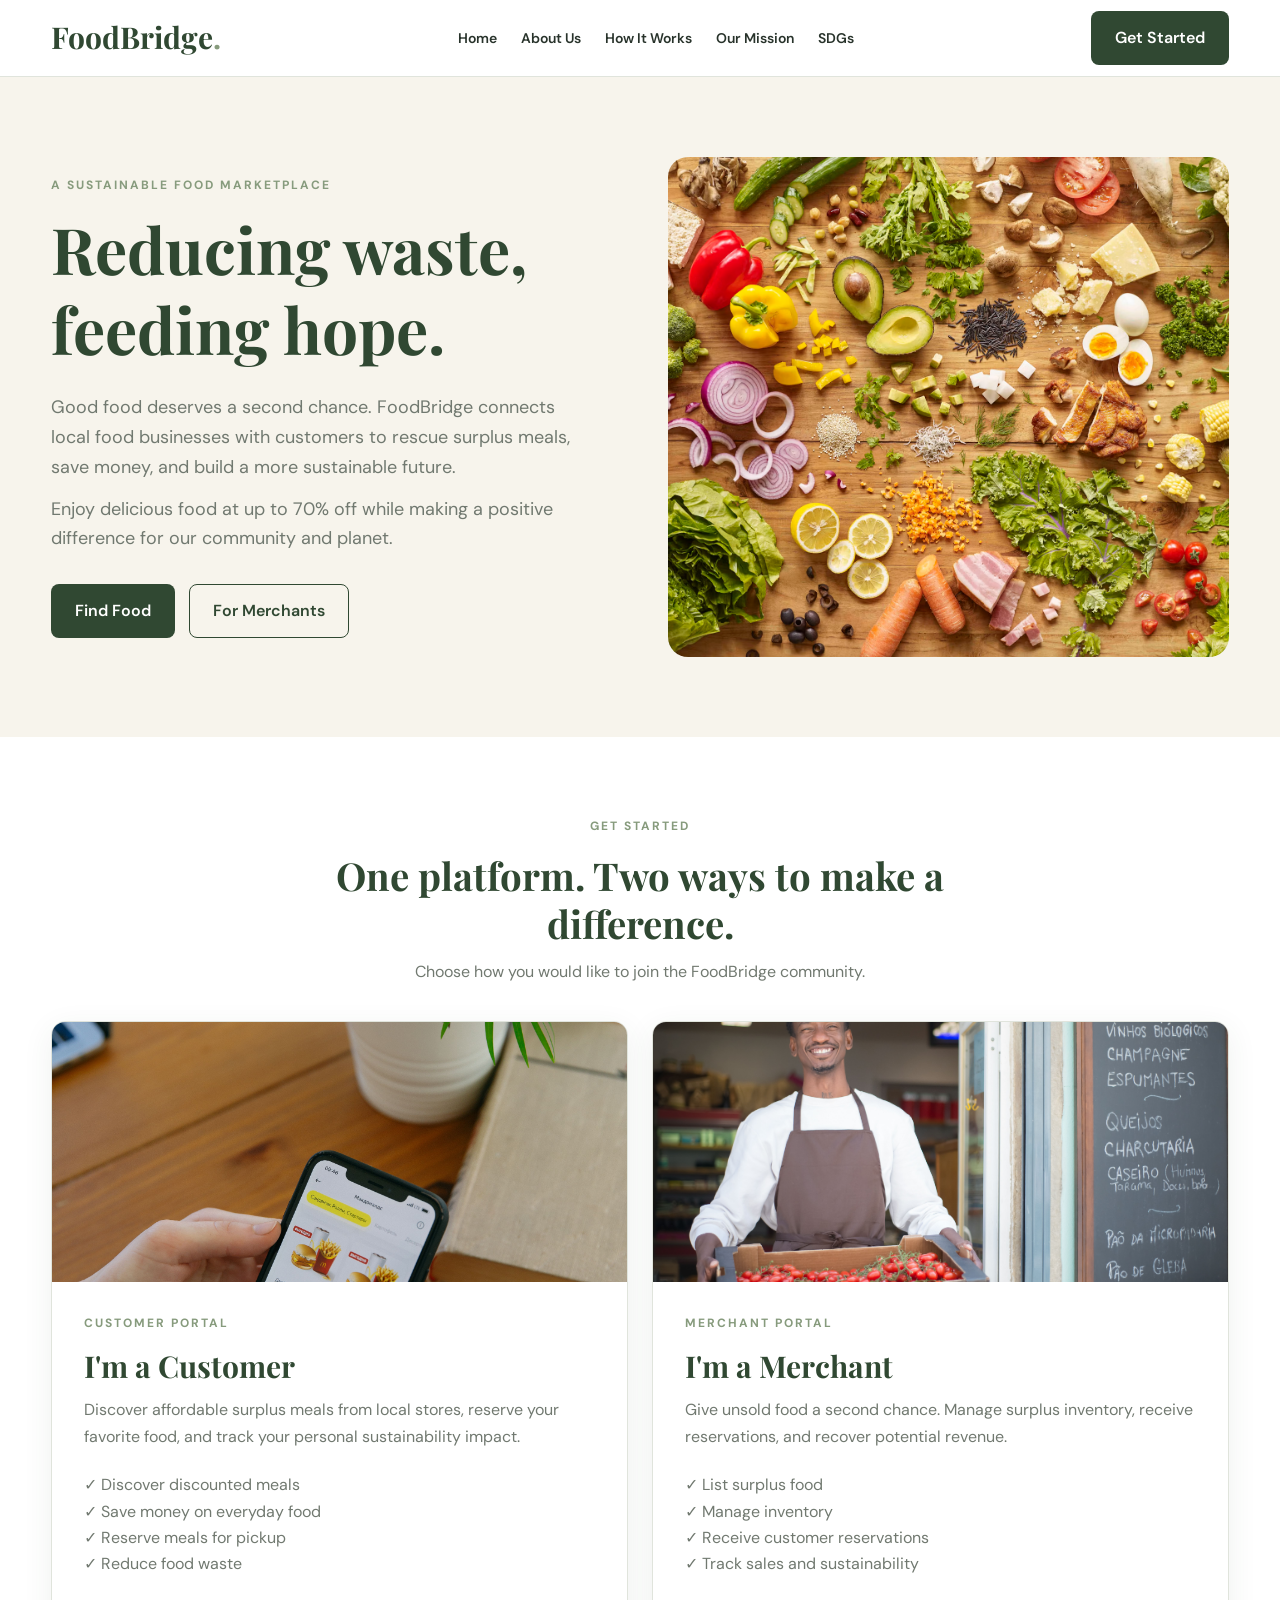
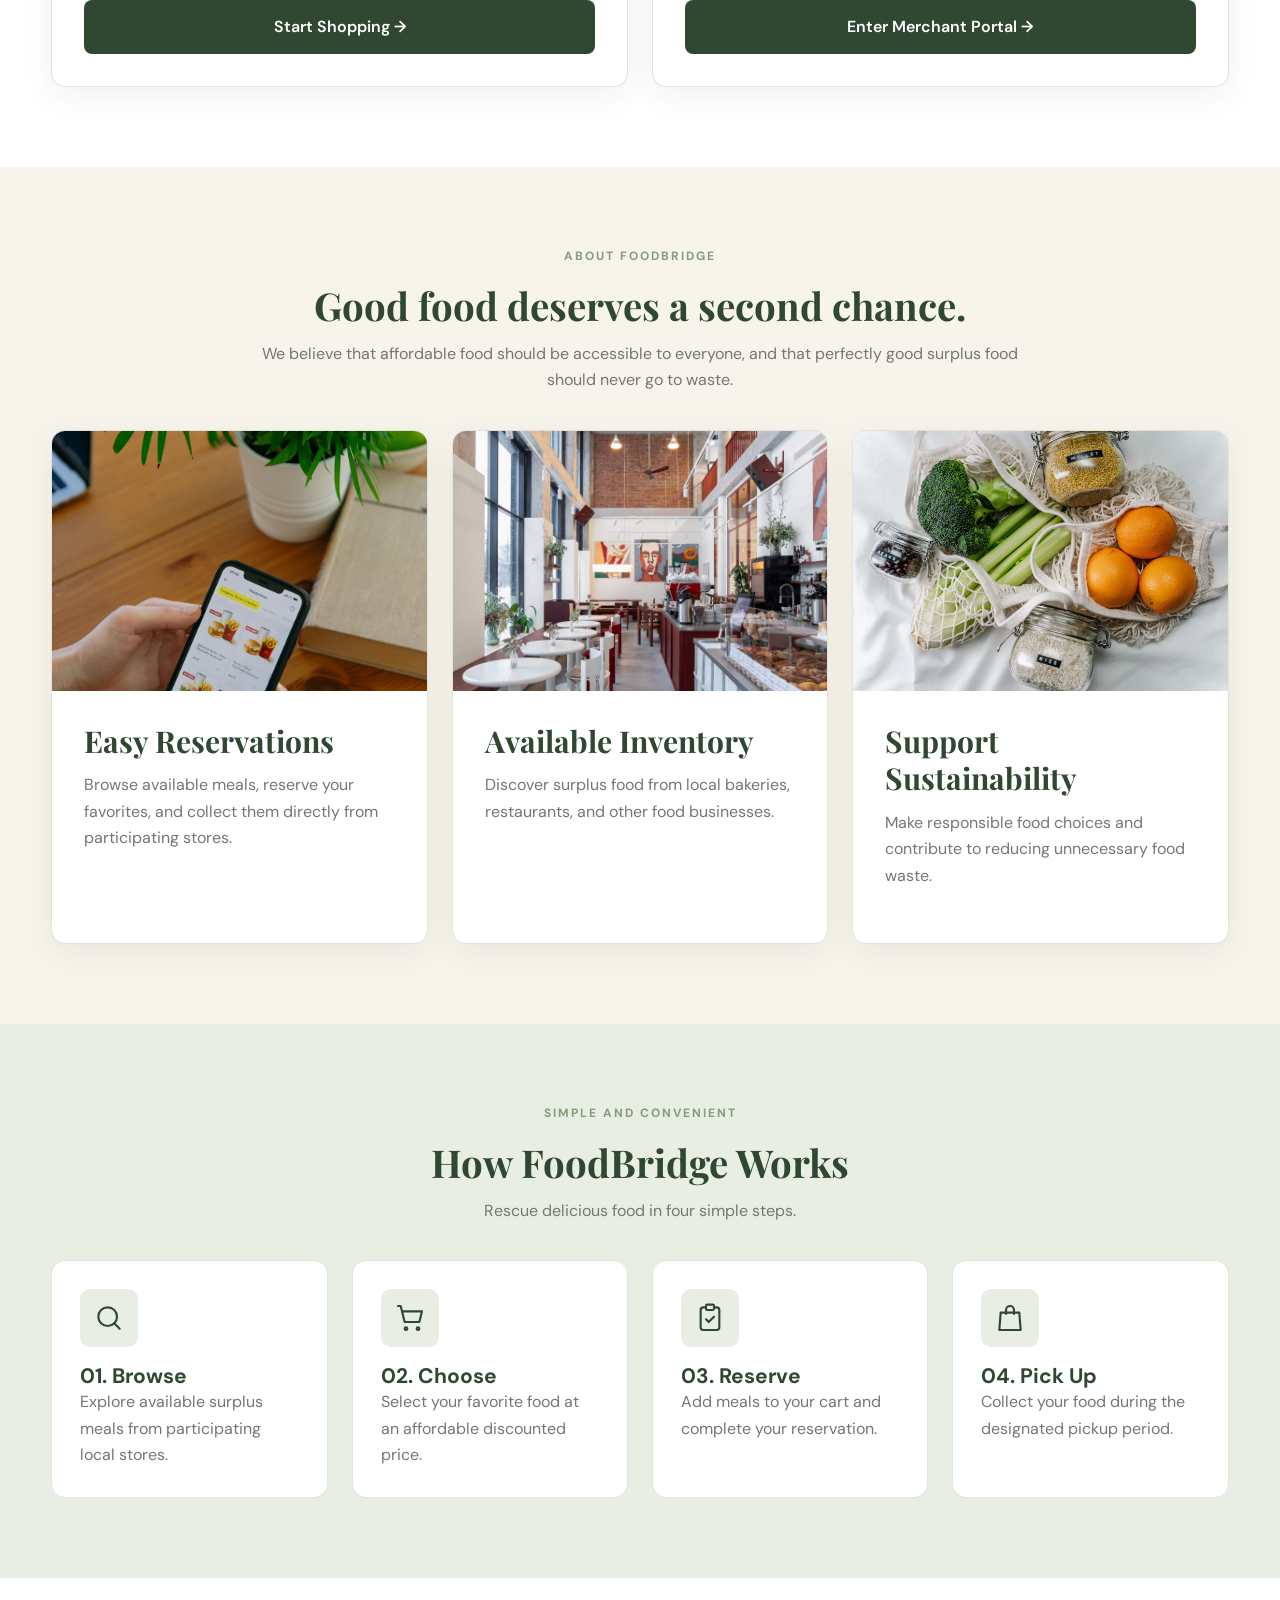
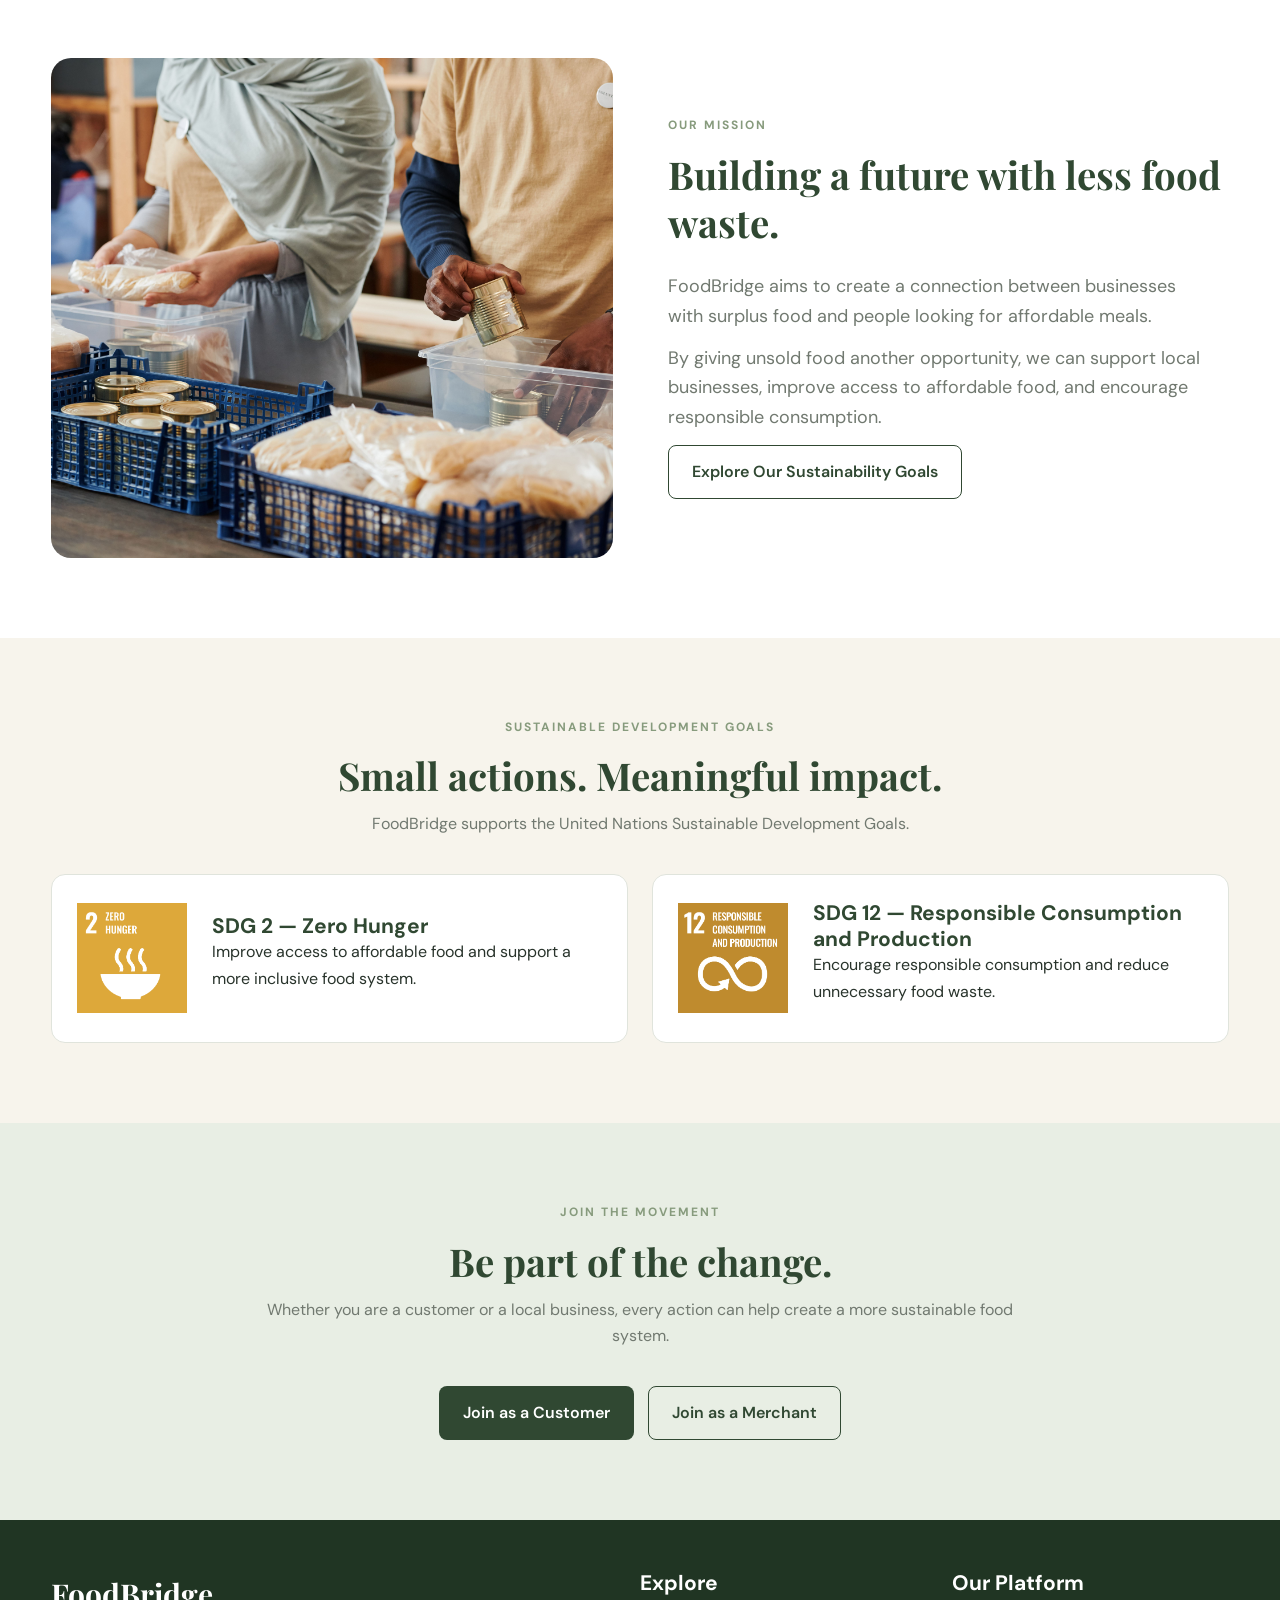
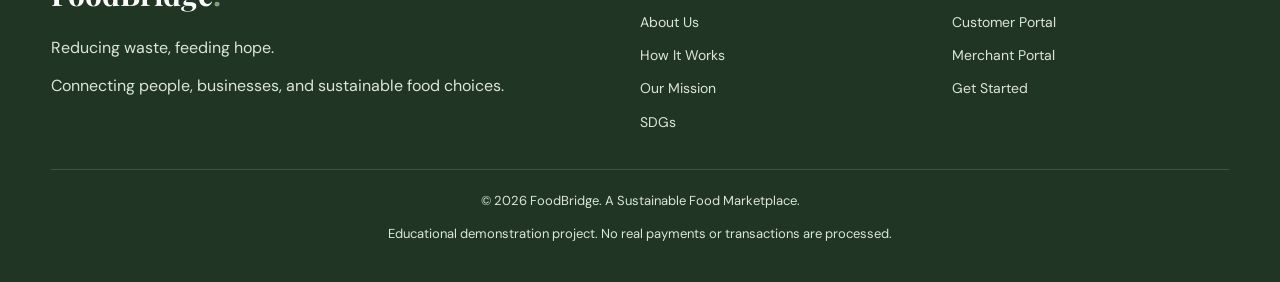
==== commit 7a8eb086: "Update index.html" ====
--- a/index.html
+++ b/index.html
@@ -328,7 +328,7 @@
 
                     <article class="feature-card">
 
-                        <div class="feature-icon">🔍</div>
+                        <div class="feature-icon" aria-hidden="true"><svg viewBox="0 0 24 24" width="32" height="32" fill="none" stroke="#304832" stroke-width="1.6" stroke-linecap="round" stroke-linejoin="round"><circle cx="11" cy="11" r="7"/><path d="m20 20-4-4"/></svg></div>
 
                         <h3>01. Browse</h3>
 
@@ -341,7 +341,7 @@
 
                     <article class="feature-card">
 
-                        <div class="feature-icon">🛒</div>
+                        <div class="feature-icon" aria-hidden="true"><svg viewBox="0 0 24 24" width="32" height="32" fill="none" stroke="#304832" stroke-width="1.6" stroke-linecap="round" stroke-linejoin="round"><path d="M3 3h2l3 12h11l2-8H6"/><circle cx="9" cy="20" r="1"/><circle cx="18" cy="20" r="1"/></svg></div>
 
                         <h3>02. Choose</h3>
 
@@ -354,7 +354,7 @@
 
                     <article class="feature-card">
 
-                        <div class="feature-icon">📋</div>
+                        <div class="feature-icon" aria-hidden="true"><svg viewBox="0 0 24 24" width="32" height="32" fill="none" stroke="#304832" stroke-width="1.6" stroke-linecap="round" stroke-linejoin="round"><rect x="5" y="4" width="14" height="17" rx="2"/><rect x="9" y="2" width="6" height="4" rx="1" fill="#e8eee4"/><path d="m9 13 2 2 4-4"/></svg></div>
 
                         <h3>03. Reserve</h3>
 
@@ -367,7 +367,7 @@
 
                     <article class="feature-card">
 
-                        <div class="feature-icon">🥡</div>
+                        <div class="feature-icon" aria-hidden="true"><svg viewBox="0 0 24 24" width="32" height="32" fill="none" stroke="#304832" stroke-width="1.6" stroke-linecap="round" stroke-linejoin="round"><path d="M5 8h14l1 13H4L5 8Z"/><path d="M9 9V6a3 3 0 0 1 6 0v3"/></svg></div>
 
                         <h3>04. Pick Up</h3>
 
--- a/style-v2.css
+++ b/style-v2.css
@@ -1213,3 +1213,23 @@
         transition: none !important;
     }
 }
+/* Minimal line icons */
+.feature-icon svg,
+.step-icon svg {
+    width: 32px;
+    height: 32px;
+    stroke: #304832;
+    stroke-width: 1.6;
+    fill: none;
+}
+
+.feature-icon,
+.step-icon {
+    background: #e8eee4;
+    border-radius: 10px;
+    width: 58px;
+    height: 58px;
+    display: flex;
+    align-items: center;
+    justify-content: center;
+}
